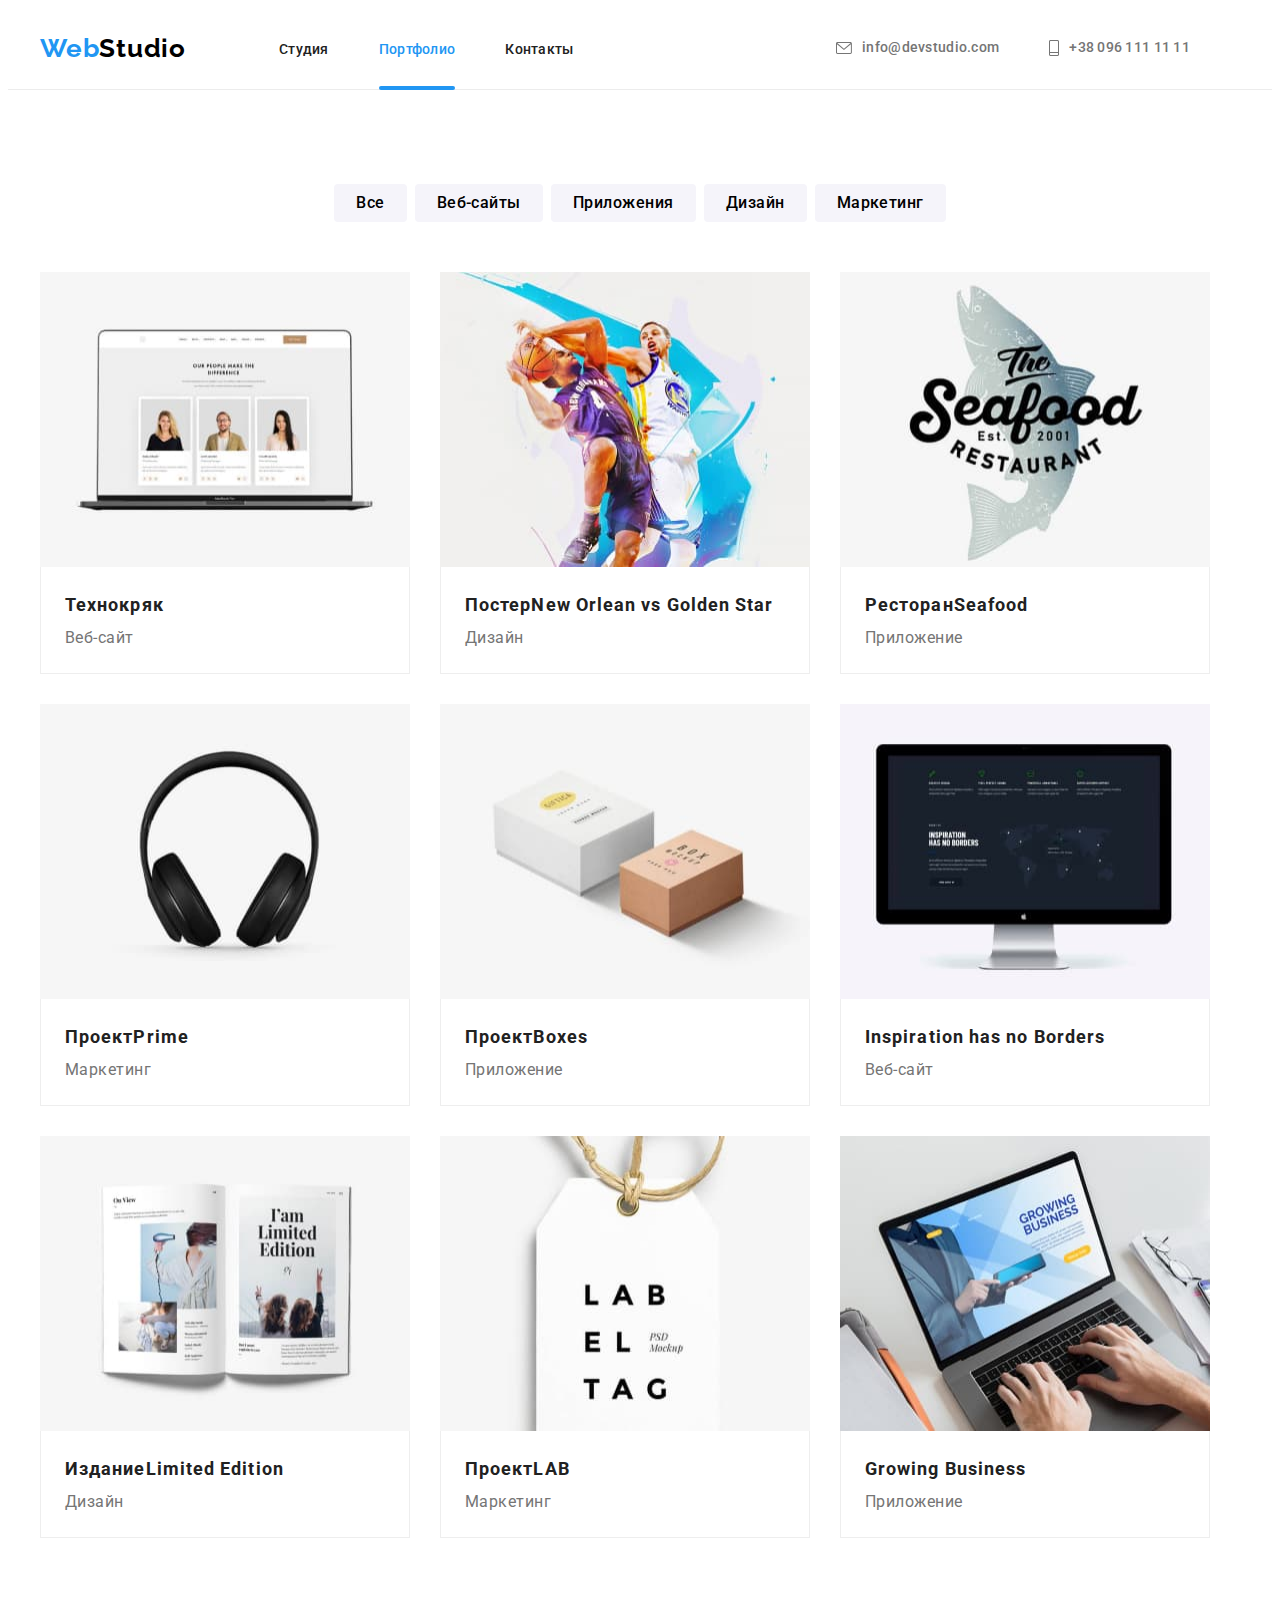
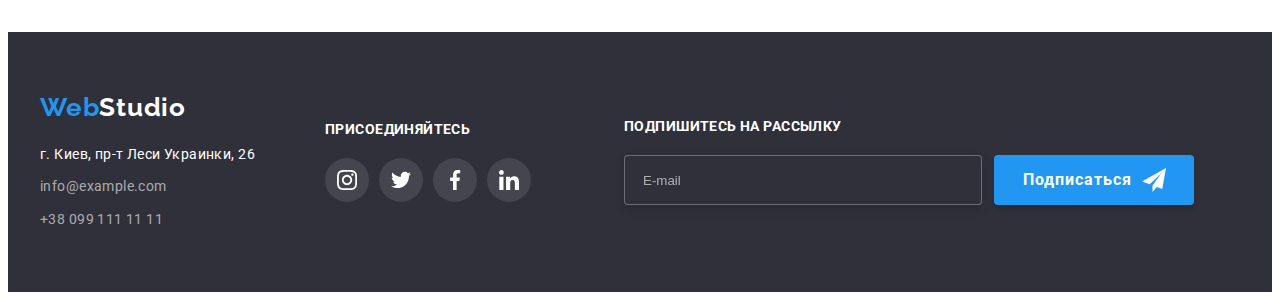
==== portfolio.html @ b95617d8 "Start" ====
<!DOCTYPE html>
<html lang="en">
  <head>
    <meta charset="UTF-8" />
    <meta http-equiv="X-UA-Compatible" content="IE=edge" />
    <meta name="viewport" content="width=device-width, initial-scale=1.0" />
    <title>Document</title>
    <link rel="preconnect" href="https://fonts.gstatic.com" />
    <link
      href="https://fonts.googleapis.com/css2?family=Raleway:wght@700&family=Roboto:wght@400;500;700;900&display=swap"
      rel="stylesheet"
    />
    <link
      rel="stylesheet"
      href="https://cdnjs.cloudflare.com/ajax/libs/modern-normalize/1.1.0/modern-normalize.min.css"
      integrity="sha512-wpPYUAdjBVSE4KJnH1VR1HeZfpl1ub8YT/NKx4PuQ5NmX2tKuGu6U/JRp5y+Y8XG2tV+wKQpNHVUX03MfMFn9Q=="
      crossorigin="anonymous"
      referrerpolicy="no-referrer"
    />
    <link rel="stylesheet" href="./css/main.min.css" />
  </head>
  <body>
    <!--Верхняя линия-->
    <header class="header">
      <div class="container header-container">
        <a class="header__logo logo link" href="/"
          ><span class="logo__web">Web</span>Studio</a
        >
        <!--Навигация на другие страницы-->
        <nav class="navigation">
          <ul class="menu__list list">
            <li class="menu__item">
              <a class="menu__link link" href="./index.html">Студия</a>
            </li>
            <li class="menu__item">
              <a class="menu__link link current" href="/Портфолио">Портфолио</a>
            </li>
            <li class="menu__item">
              <a class="menu__link link" href="/Контакты">Контакты</a>
            </li>
          </ul>
        </nav>
        <ul class="header__contacts list">
          <li class="header__contacts-item">
            <a class="contacts__link link" href="/info@devstudio.com">
              <svg class="contacts__icon" width="16px" height="12px">
                <use href="./images/symbol-defs.svg#icon-mail"></use>
              </svg>
              info@devstudio.com</a
            >
          </li>
          <li class="header__contacts-item">
            <a class="contacts__link link" href="/+380961111111">
              <svg class="contacts__icon" width="10px" height="16px">
                <use href="./images/symbol-defs.svg#icon-mobile"></use>
              </svg>
              +38 096 111 11 11</a
            >
          </li>
        </ul>
      </div>
    </header>
    <main>
      <!--Портфолио-->
      <section class="section">
        <div class="container portfolio-container">
          <h1 hidden>Фильтры</h1>
          <ul class="filter__list list">
            <li class="filter__item">
              <button class="filter-button" type="button">Все</button>
            </li>
            <li class="filter__item">
              <button class="filter-button" type="button">Веб-сайты</button>
            </li>
            <li class="filter__item">
              <button class="filter-button" type="button">Приложения</button>
            </li>
            <li class="filter__item">
              <button class="filter-button" type="button">Дизайн</button>
            </li>
            <li class="filter__item">
              <button class="filter-button" type="button">Маркетинг</button>
            </li>
          </ul>
          <h2 hidden>Портфолио</h2>
          <ul class="portfolio__list list">
            <li class="portfolio__card">
              <a class="portfolio__link link" href="">
                <div class="portfolio__overlay">
                  <img
                    src="./images/technokryak.jpg"
                    alt="Технокряк"
                    width="370"
                    height="295"
                  />
                  <p class="overlay">
                    Технокряк это современная площадка распространения
                    коронавируса. Компании используют эту платформу для
                    цифрового шпионажа и атак на защищённые сервера конкурентов.
                  </p>
                </div>
                <div class="portfolio__text">
                  <h3 class="portfolio__title">Технокряк</h3>
                  <p class="portfolio__txt">Веб-сайт</p>
                </div>
              </a>
            </li>
            <li class="portfolio__card">
              <a class="portfolio__link link" href="">
                <div class="portfolio__overlay">
                  <img
                    src="./images/poster.jpg"
                    alt="Постер New Orlean vs Golden Star"
                    width="370"
                    height="295"
                  />
                  <p class="overlay">
                    Технокряк это современная площадка распространения
                    коронавируса. Компании используют эту платформу для
                    цифрового шпионажа и атак на защищённые сервера конкурентов.
                  </p>
                </div>
                <div class="portfolio__text">
                  <h3 class="portfolio__title">
                    Постер<span lang="en">New Orlean vs Golden Star</span>
                  </h3>
                  <p class="portfolio__txt">Дизайн</p>
                </div>
              </a>
            </li>
            <li class="portfolio__card">
              <a class="portfolio__link link" href="">
                <div class="portfolio__overlay">
                  <img
                    src="./images/restoran.jpg"
                    alt="Ресторан Seafood"
                    width="370"
                    height="295"
                  />
                  <p class="overlay">
                    Технокряк это современная площадка распространения
                    коронавируса. Компании используют эту платформу для
                    цифрового шпионажа и атак на защищённые сервера конкурентов.
                  </p>
                </div>
                <div class="portfolio__text">
                  <h3 class="portfolio__title">
                    Ресторан<span lang="en">Seafood</span>
                  </h3>
                  <p class="portfolio__txt">Приложение</p>
                </div>
              </a>
            </li>
            <li class="portfolio__card">
              <a class="portfolio__link link" href="">
                <div class="portfolio__overlay">
                  <img
                    src="./images/proekt-prime.jpg"
                    alt="Проект Prime"
                    width="370"
                    height="295"
                  />
                  <p class="overlay">
                    Технокряк это современная площадка распространения
                    коронавируса. Компании используют эту платформу для
                    цифрового шпионажа и атак на защищённые сервера конкурентов.
                  </p>
                </div>
                <div class="portfolio__text">
                  <h3 class="portfolio__title">
                    Проект<span lang="en">Prime</span>
                  </h3>
                  <p class="portfolio__txt">Маркетинг</p>
                </div>
              </a>
            </li>
            <li class="portfolio__card">
              <a class="portfolio__link link" href="">
                <div class="portfolio__overlay">
                  <img
                    src="./images/proekt-boxes.jpg"
                    alt="Проект Boxes"
                    width="370"
                    height="295"
                  />
                  <p class="overlay">
                    Технокряк это современная площадка распространения
                    коронавируса. Компании используют эту платформу для
                    цифрового шпионажа и атак на защищённые сервера конкурентов.
                  </p>
                </div>
                <div class="portfolio__text">
                  <h3 class="portfolio__title">
                    Проект<span lang="en">Boxes</span>
                  </h3>
                  <p class="portfolio__txt">Приложение</p>
                </div>
              </a>
            </li>
            <li class="portfolio__card">
              <a class="portfolio__link link" href="">
                <div class="portfolio__overlay">
                  <img
                    src="./images/no-bordes.jpg"
                    alt="Inspiration has no Borders"
                    width="370"
                    height="295"
                  />
                  <p class="overlay">
                    Технокряк это современная площадка распространения
                    коронавируса. Компании используют эту платформу для
                    цифрового шпионажа и атак на защищённые сервера конкурентов.
                  </p>
                </div>
                <div class="portfolio__text">
                  <h3 class="portfolio__title" lang="en">
                    Inspiration has no Borders
                  </h3>
                  <p class="portfolio__txt">Веб-сайт</p>
                </div>
              </a>
            </li>
            <li class="portfolio__card">
              <a class="portfolio__link link" href="">
                <div class="portfolio__overlay">
                  <img
                    src="./images/limited-edition.jpg"
                    alt="Издание Limited Edition"
                    width="370"
                    height="295"
                  />
                  <p class="overlay">
                    Технокряк это современная площадка распространения
                    коронавируса. Компании используют эту платформу для
                    цифрового шпионажа и атак на защищённые сервера конкурентов.
                  </p>
                </div>
                <div class="portfolio__text">
                  <h3 class="portfolio__title">
                    Издание<span lang="en">Limited Edition</span>
                  </h3>
                  <p class="portfolio__txt">Дизайн</p>
                </div>
              </a>
            </li>
            <li class="portfolio__card">
              <a class="portfolio__link link" href="">
                <div class="portfolio__overlay">
                  <img
                    src="./images/proekt-lab.jpg"
                    alt="Проект LAB"
                    width="370"
                    height="295"
                  />
                  <p class="overlay">
                    Технокряк это современная площадка распространения
                    коронавируса. Компании используют эту платформу для
                    цифрового шпионажа и атак на защищённые сервера конкурентов.
                  </p>
                </div>
                <div class="portfolio__text">
                  <h3 class="portfolio__title">
                    Проект<span lang="en">LAB</span>
                  </h3>
                  <p class="portfolio__txt">Маркетинг</p>
                </div>
              </a>
            </li>
            <li class="portfolio__card">
              <a class="portfolio__link link" href="">
                <div class="portfolio__overlay">
                  <img
                    src="./images/growing-business.jpg"
                    alt="Growing Business"
                    width="370"
                    height="295"
                  />
                  <p class="overlay">
                    Технокряк это современная площадка распространения
                    коронавируса. Компании используют эту платформу для
                    цифрового шпионажа и атак на защищённые сервера конкурентов.
                  </p>
                </div>
                <div class="portfolio__text">
                  <h3 class="portfolio__title" lang="en">Growing Business</h3>
                  <p class="portfolio__txt">Приложение</p>
                </div>
              </a>
            </li>
          </ul>
        </div>
      </section>
    </main>
   <footer class="footer-container">
      <div class="container footer-box">
        <div class="address-container">
          <a class="footer__logo logo link" href="WebStudio"
            ><span class="logo__web">Web</span>Studio</a
          >
          <address class="address">
            <ul class="address__list list">
              <li class="address__item">
                г. Киев, пр-т Леси Украинки, 26
              </li>
              <li class="address__item">
                <a class="address__link link" href="mailto:info@example.com"
                  >info@example.com</a
                >
              </li>
              <li class="address__item">
                <a class="address__link link" href="tel:+380991111111"
                  >+38 099 111 11 11</a
                >
              </li>
            </ul>
          </address>
        </div>
        <div class="social">
          <h3 class="social__title">присоединяйтесь</h3>
          <ul class="social__list list">
            <li class="social__item">
              <a class="social__link-icon footer-icon" href="">
                <svg class="social__icon">
                  <use href="./images/symbol-defs.svg#icon-instagram"></use>
                </svg>
              </a>
            </li>
            <li class="social__item">
              <a class="social__link-icon footer-icon" href="">
                <svg class="social__icon">
                  <use href="./images/symbol-defs.svg#icon-twitter"></use>
                </svg>
              </a>
            </li>
            <li class="social__item">
              <a class="social__link-icon footer-icon" href="">
                <svg class="social__icon">
                  <use href="./images/symbol-defs.svg#icon-facebook"></use>
                </svg>
              </a>
            </li>
            <li class="social__item">
              <a class="social__link-icon footer-icon" href="">
                <svg class="social__icon">
                  <use href="./images/symbol-defs.svg#icon-linkedin"></use>
                </svg>
              </a>
            </li>
          </ul>
        </div>
        <div class="footer__form">
          <h3 class="social__title">Подпишитесь на рассылку</h3>
          <form class="footer__form-mail">
            <label class="footer__label">
              <input
                type="email"
                name="user-email"
                placeholder="E-mail"
                class="footer__input"
              />
            </label>
          <button class="footer-button" type="submit">Подписаться
            <svg class="form__icon">
              <use href="./images/icons.svg#icon-send"></use>
            </svg>
          </button>
        </div>
      </div>
    </footer>
  </body>
</html>
---- css/main.min.css ----
:root{--text-color: #757575;--link-color: #2196f3;--title-color: #212121;--main-color: #ffffff;--logo-color: #000000}.visually-hidden{position:absolute !important;clip:rect(1px 1px 1px 1px);clip:rect(1px, 1px, 1px, 1px);padding:0 !important;border:0 !important;height:1px !important;width:1px !important;overflow:hidden}h1,h2,h3,h4,h5,h6,p{margin-top:0;margin-bottom:0}ul,ol{margin-top:0;margin-bottom:0;padding-left:0}img{display:block}body{font-family:"Roboto", sans-serif;color:var(--title-color)}.list{list-style:none}.link{text-decoration:none}.section{padding-top:94px;padding-bottom:94px}.container{width:1200px;margin:0 auto;padding-left:15px;padding-right:15px}.logo{font-family:"Raleway", sans-serif;font-weight:700;font-size:26px;line-height:1.19;letter-spacing:0.03em}.logo__web{color:var(--link-color)}.header__logo{color:var(--logo-color);margin-right:93px}.footer__logo{color:#ffffff;margin-top:60px}.team__social{display:flex;justify-content:space-between;margin:16px 32px 30px 32px}.team-icon{background-color:white;fill:#afb1b8}.team-icon:hover,.team-icon:focus{background-color:var(--link-color);fill:var(--main-color)}.social__link-icon{display:flex;align-items:center;justify-content:center;width:44px;height:44px;border-radius:50%;transition:background-color 250ms linear,transform 250ms cubic-bezier(0.4, 0, 0.2, 1)}.social__link-icon:hover,.social__link-icon:focus{background-color:var(--link-color)}.social__list{display:flex}.social__item{margin-right:10px}.social__item:last-child{margin-right:0}.social__icon{width:20px;height:20px}.title{font-weight:700;font-size:36px;line-height:1.16;text-align:center;letter-spacing:0.03em;margin-bottom:50px}.backdrop{position:fixed;top:0;left:0;width:100vw;height:100vh;background-color:rgba(0,0,0,0.2);transition:opacity 250ms linear,scale 1.25}.modal{position:absolute;width:528px;height:581px;left:50%;top:50%;background:#ffffff;box-shadow:0px 1px 3px rgba(0,0,0,0.12),0px 1px 1px rgba(0,0,0,0.14),0px 2px 1px rgba(0,0,0,0.2);border-radius:4px;padding:40px;transform:translate(-50%, -50%)}.close-btn{position:absolute;top:8px;right:8px;width:30px;height:30px;background:#ffffff;border-radius:50%;border:1px solid rgba(0,0,0,0.1);cursor:pointer;padding:0}.backdrop-icon{width:11px;height:11px;fill:#000000;transition:transform 250ms cubic-bezier(0.4, 0, 0.2, 1)}.backdrop-icon:hover{fill:var(--link-color)}.is-hidden{opacity:0;visibility:hidden;pointer-events:none}.modal-form{display:flex;flex-direction:column}.modal-form-icon{position:absolute;top:50%;left:14px;width:13px;height:13px;display:block;transform:translateY(-50%)}.modal-form-input{width:100%;height:40px;border:1px solid rgba(33,33,33,0.2);border-radius:4px;padding-left:42px;transition:transform 250ms cubic-bezier(0.4, 0, 0.2, 1)}.modal-form-input:focus{outline:none;border-color:var(--link-color)}.modal-form-input:focus+.modal-form-icon{fill:var(--link-color)}.modal-form-title{font-weight:700;font-size:20px;line-height:1.15;text-align:center;letter-spacing:0.03em;color:var(--title-color);margin-bottom:12px}.modal-form-label{display:block;font-size:12px;line-height:1.16;letter-spacing:0.01em;color:var(--text-color);margin-bottom:10px}.modal-form-box{display:block;position:relative;margin-top:4px}.modal-form-btn{width:200px;height:50px;background:#188ce8;box-shadow:0px 4px 4px rgba(0,0,0,0.15);border-radius:4px;padding:10px 55px;margin-left:auto;margin-right:auto;font-weight:700;font-size:16px;line-height:1.87;display:flex;align-items:center;text-align:center;letter-spacing:0.06em;color:var(--main-color);border:none;cursor:pointer;font-family:inherit}.modal-form-link{text-decoration-skip-ink:none;color:var(--link-color)}.modal-form-checkbox-label{display:flex;align-items:center;justify-content:center;font-size:14px;line-height:1.71;letter-spacing:0.03em;color:var(--text-color);margin-top:20px;margin-bottom:30px;margin-right:9px}.modal-form-checkbox-label::before{display:block;content:"";width:16px;height:15px;border:2px solid #212121;border-radius:4px;cursor:pointer;margin-right:9px}.modal-form-checkbox:checked+.modal-form-checkbox-label::before{background:var(--link-color);border-radius:2px;border:none;background-image:url(../images/check.svg);background-repeat:no-repeat;background-position:center center}.modal-feedback{width:100%;height:120px;margin-top:4px;padding-top:12px;padding-left:16px;resize:none;border:1px solid rgba(33,33,33,0.2);border-radius:4px;font-style:inherit;transition:transform 250ms cubic-bezier(0.4, 0, 0.2, 1)}.modal-feedback:focus{outline:none;border-color:var(--link-color)}.modal-feedback::placeholder{color:rgba(117,117,117,0.5)}.header{padding:25px 0;border-bottom:1px solid #ececec}.header-container{display:flex;align-items:center}.header__contacts{margin-left:auto;display:flex;align-items:center}.contacts__icon{margin-right:10px}.menu__list{display:flex;align-items:center}.menu__item:not(:last-child){margin-right:50px}.menu__link{position:relative;font-weight:500;font-size:14px;line-height:1.14;letter-spacing:0.02em;color:var(--title-color);transition:color 250ms linear,transform 250ms cubic-bezier(0.4, 0, 0.2, 1)}.menu__link.current{color:var(--link-color)}.menu__link.current::after{content:" ";position:absolute;bottom:-33px;display:block;height:4px;width:100%;background:#2196f3;border-radius:2px}.menu__link:hover,.menu__link:focus{color:var(--link-color);fill:var(--link-color)}.contacts__link{display:flex;align-items:center;font-weight:500;font-size:14px;line-height:1.14;letter-spacing:0.02em;fill:var(--text-color);color:var(--text-color);margin-right:50px;transition:color 250ms linear,transform 250ms cubic-bezier(0.4, 0, 0.2, 1)}.contacts__link:hover,.contacts__link:focus{color:var(--link-color);fill:var(--link-color)}.hero{max-width:1600px;margin:0 auto;padding:200px 0;background-position:center;background-size:cover;background-color:#c4c4c4;background-image:linear-gradient(rgba(47,48,58,0.4), rgba(47,48,58,0.4)),url(../images/title.jpg)}.hero__title{width:696px;margin:0 auto 30px;font-weight:900;font-size:44px;line-height:1.36;text-align:center;letter-spacing:0.06em;text-transform:uppercase;color:var(--main-color)}.hero__button{padding:10px 32px;margin-left:auto;margin-right:auto;font-weight:700;font-size:16px;line-height:1.87;display:flex;align-items:center;text-align:center;letter-spacing:0.06em;color:var(--main-color);background:var(--link-color);box-shadow:0px 4px 4px rgba(0,0,0,0.15);border-radius:4px;border:none;cursor:pointer;font-family:inherit}.features__list{display:flex;flex-wrap:wrap;margin-top:-30px;margin-left:-30px}.features__box{display:flex;align-items:center;justify-content:center;height:120px;background:#f5f4fa;border-radius:4px;margin-bottom:30px}.features__icon{width:70px;height:70px}.features__item{width:270px;flex-wrap:calc((100% - 120px) / 4);margin-top:30px;margin-left:30px}.features__title{font-weight:700;font-size:14px;line-height:1.14;letter-spacing:0.03em;margin-bottom:10px;text-transform:uppercase}.features__desc{font-size:14px;line-height:1.71;letter-spacing:0.03em;color:var(--text-color)}.about{padding-top:0}.about__list{display:flex;flex-wrap:wrap;margin-top:-30px;margin-left:-30px}.about__item{width:370px;flex-wrap:calc((100% - 90px) / 3);margin-top:30px;margin-left:30px}.about__thumb{position:relative}.about__label{position:absolute;top:224px;margin:0;padding:27px 80px;width:100%;background:rgba(47,48,58,0.8);font-weight:bold;font-size:14px;line-height:1.42;text-align:center;letter-spacing:0.03em;text-transform:uppercase;color:var(--main-color)}.team{background:#f5f4fa}.team__list{display:flex;flex-wrap:wrap;margin-top:-30px;margin-left:-30px}.team__item{width:270px;flex-wrap:calc((100% - 120px) / 4);margin-top:30px;margin-left:30px;background:#ffffff;box-shadow:0px 1px 3px rgba(0,0,0,0.12),0px 1px 1px rgba(0,0,0,0.14),0px 2px 1px rgba(0,0,0,0.2);border-radius:0px 0px 4px 4px}.team__name{font-weight:500;font-size:16px;line-height:1.18;text-align:center;letter-spacing:0.03em;margin-bottom:10px}.team__position{font-size:16px;line-height:1.18;text-align:center;letter-spacing:0.03em;color:var(--text-color)}.team__text{padding-top:30px}.customer__list{display:flex;justify-content:space-between}.customer__item{margin-right:30px}.customer__item:last-child{margin-right:0}.customer__link{display:flex;align-items:center;justify-content:center;width:170px;height:92px;border:1px solid #afb1b8;box-sizing:border-box;border-radius:4px;fill:#afb1b8;transition:border-color 250ms linear,transform 250ms cubic-bezier(0.4, 0, 0.2, 1)}.customer__link:hover,.customer__link:focus{fill:var(--link-color);border-color:var(--link-color)}.footer-container{padding:60px 0;background:#2f303a}.footer-box{display:flex;align-items:center}.footer-icon{background:rgba(255,255,255,0.1);fill:var(--main-color)}.address__link{color:rgba(255,255,255,0.6);transition:color 250ms linear,transform 250ms cubic-bezier(0.4, 0, 0.2, 1)}.address__link:hover,.address__link:focus{color:var(--link-color);fill:var(--link-color)}.address{font-size:14px;font-style:normal;margin-top:20px;line-height:1.71;letter-spacing:0.03em;color:var(--main-color)}.address__item{margin-bottom:9px;color:var(--main-color)}.address__item:last-child{margin-bottom:0}.social{margin-left:70px}.social__title{font-family:Roboto;font-weight:700;font-size:14px;line-height:1.14;letter-spacing:0.03em;text-transform:uppercase;margin-bottom:20px;color:var(--main-color)}.footer__form{margin-left:93px}.footer__form-mail{display:flex;align-items:baseline}.footer-button{width:200px;height:50px;background:var(--link-color);box-shadow:0px 4px 4px rgba(0,0,0,0.15);border-radius:4px;padding-left:29px;margin-left:auto;margin-right:auto;font-weight:700;font-size:16px;line-height:1.87;display:flex;align-items:center;text-align:center;letter-spacing:0.06em;color:var(--main-color);border:none;cursor:pointer;font-family:inherit}.footer__input{width:358px;height:50px;margin-right:12px;color:var(--main-color);border:1px solid rgba(255,255,255,0.3);box-sizing:border-box;filter:drop-shadow(0px 4px 4px rgba(0,0,0,0.15));border-radius:4px;background:#2f303a}.footer__input::placeholder{padding:15px 16px;color:rgba(255,255,255,0.6)}.form__icon{width:24px;height:24px;margin-left:10px}.filter-button{font-weight:500;font-size:16px;line-height:1.62;text-align:center;letter-spacing:0.03em;cursor:pointer;font-family:inherit;text-align:center;border-radius:4px;border:none;background:#f5f4fa;padding:6px 22px;transition:background-color 250ms linear,transform 250ms cubic-bezier(0.4, 0, 0.2, 1);transition:box-shadow 250ms linear,transform 250ms cubic-bezier(0.4, 0, 0.2, 1)}.filter-button:hover,.filter-button:focus{color:var(--main-color);background:var(--link-color);box-shadow:0px 3px 1px rgba(0,0,0,0.1),0px 1px 2px rgba(0,0,0,0.08),0px 2px 2px rgba(0,0,0,0.12)}.filter__list{margin:0 auto 50px;display:flex;align-items:center;justify-content:center}.filter__item:not(:last-child){margin-right:8px}.portfolio__title{font-weight:700;font-size:18px;line-height:2;letter-spacing:0.06em;color:var(--title-color)}.portfolio__txt{font-size:16px;line-height:1.87;letter-spacing:0.03em;color:var(--text-color)}.portfolio__text{display:block;border-bottom:1px solid #eeeeee;border-left:1px solid #eeeeee;border-right:1px solid #eeeeee;padding:20px 24px}.portfolio__card{width:370px;flex-wrap:calc((100% - 90px) / 3);margin-top:30px;margin-left:30px;transition:box-shadow 250ms cubic-bezier(0.4, 0, 0.2, 1)}.portfolio__card:hover,.portfolio__card:focus{box-shadow:0px 1px 1px rgba(0,0,0,0.12),0px 4px 4px rgba(0,0,0,0.06),1px 4px 6px rgba(0,0,0,0.16)}.portfolio__list{display:flex;flex-wrap:wrap;margin-top:-30px;margin-left:-30px}.portfolio__link{display:block}.portfolio__link:hover .overlay,.portfolio__link:focus .overlay{transform:translateY(0)}.portfolio__overlay{position:relative;overflow:hidden}.overlay{position:absolute;top:0;left:0;width:100%;height:100%;overflow:auto;font-weight:400;font-size:18px;line-height:1.55;padding:63px 24px;letter-spacing:0.03em;color:var(--main-color);background:var(--link-color);transform:translateY(100%);transition:transform 250ms cubic-bezier(0.4, 0, 0.2, 1)}
/*# sourceMappingURL=main.min.css.map */
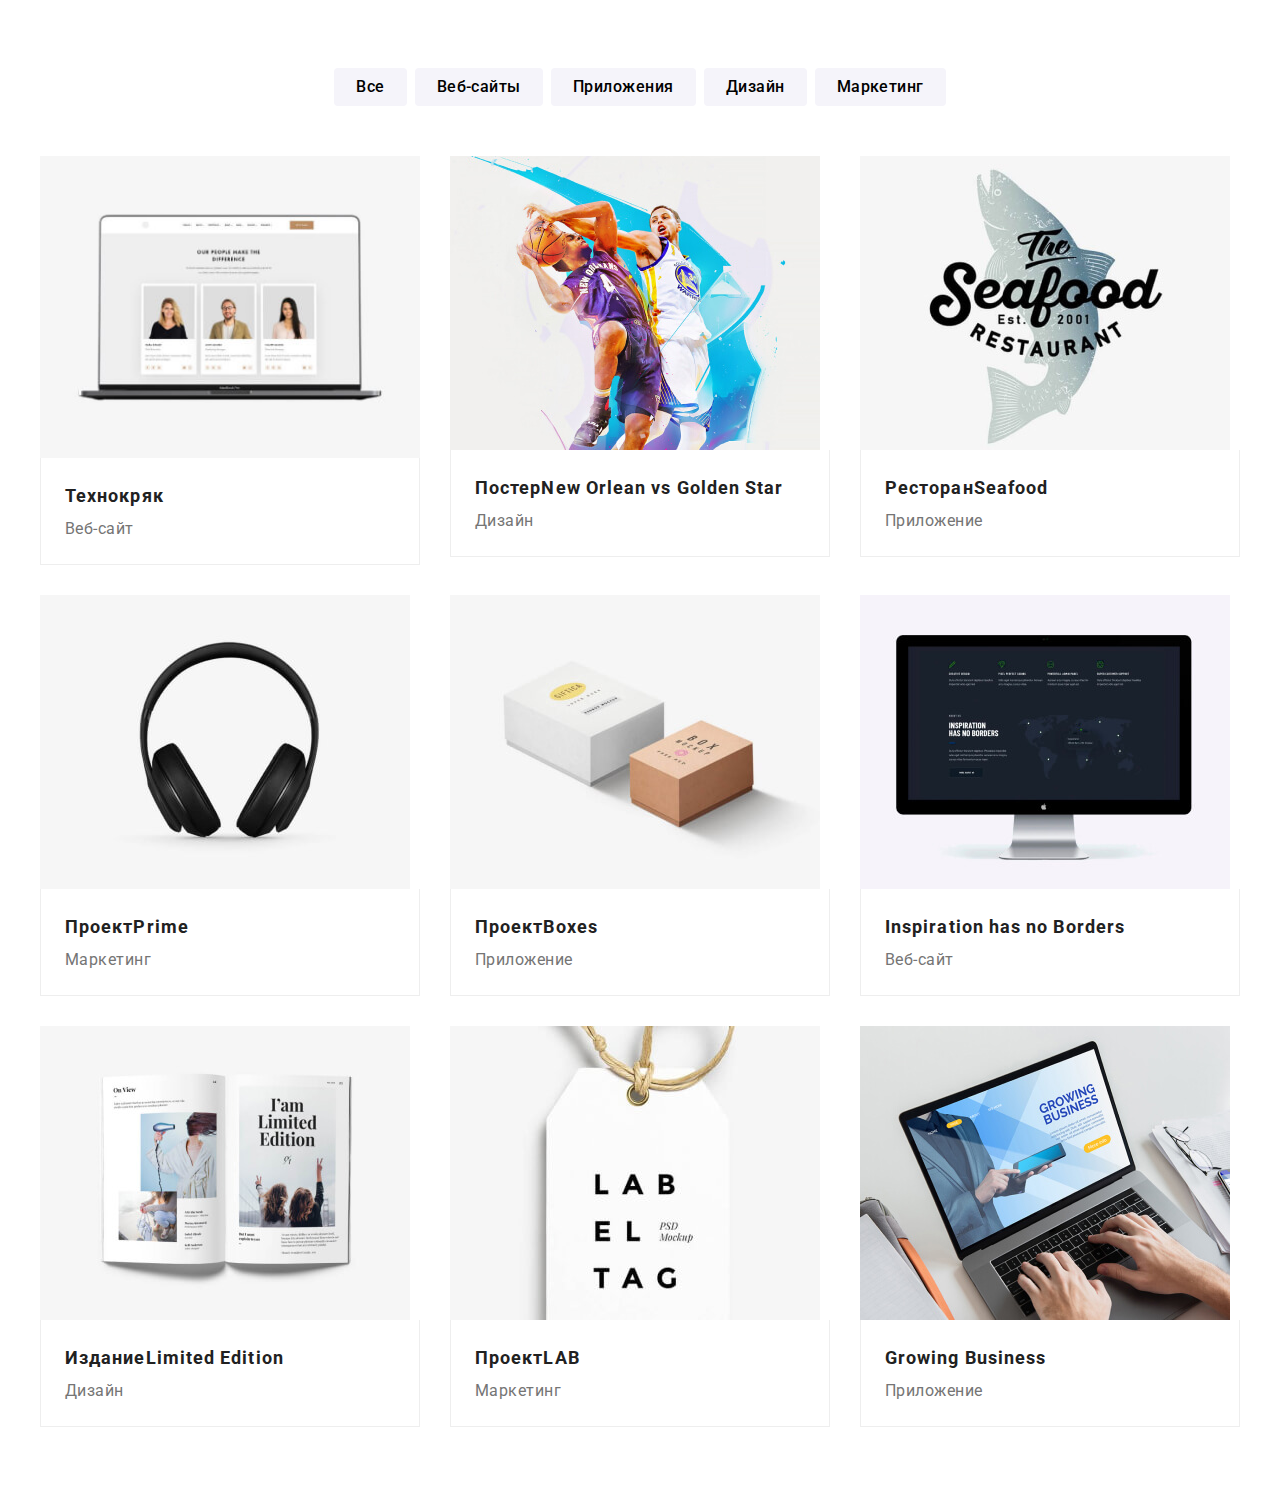
==== commit 958415d6: "portfolio" ====
--- a/portfolio.html
+++ b/portfolio.html
@@ -21,12 +21,11 @@
   </head>
   <body>
     <!--Верхняя линия-->
-    <header class="header">
+    <!-- <header class="header">
       <div class="container header-container">
         <a class="header__logo logo link" href="/"
           ><span class="logo__web">Web</span>Studio</a
         >
-        <!--Навигация на другие страницы-->
         <nav class="navigation">
           <ul class="menu__list list">
             <li class="menu__item">
@@ -59,7 +58,7 @@
           </li>
         </ul>
       </div>
-    </header>
+    </header> -->
     <main>
       <!--Портфолио-->
       <section class="section">
@@ -87,12 +86,54 @@
             <li class="portfolio__card">
               <a class="portfolio__link link" href="">
                 <div class="portfolio__overlay">
-                  <img
-                    src="./images/technokryak.jpg"
-                    alt="Технокряк"
-                    width="370"
-                    height="295"
-                  />
+                  <picture>
+                    <source
+                      media="(min-width: 1200px)"
+                      srcset="
+                        ./images/portfolio-img/portfolio1-desktop-1x.jpg 1x,
+                        ./images/portfolio-img/portfolio1-desktop-2x.jpg 2x
+                      "
+                    />
+                    <source
+                      media="(min-width: 1200px)"
+                      srcset="
+                        ./images/portfolio-img/portfolio1-desktop-1x.jpg 1x,
+                        ./images/portfolio-img/portfolio1-desktop-2x.jpg 2x
+                      "
+                      type="image/webp"
+                    />
+                    <source
+                      media="(min-width: 768px)"
+                      srcset="
+                        ./images/portfolio-img/portfolio1-desktop-1x.jpg 1x,
+                        ./images/portfolio-img/portfolio1-desktop-2x.jpg 2x
+                      "
+                    />
+                    <source
+                      media="(min-width: 768px)"
+                      srcset="
+                        ./images/portfolio-img/portfolio1-desktop-1x.jpg 1x,
+                        ./images/portfolio-img/portfolio1-desktop-2x.jpg 2x
+                      "
+                      type="image/webp"
+                    />
+                    <source
+                      media="(min-width: 480px)"
+                      srcset="
+                        ./images/portfolio-img/portfolio1-desktop-1x.jpg 1x,
+                        ./images/portfolio-img/portfolio1-desktop-2x.jpg 2x
+                      "
+                    />
+                    <source
+                      media="(min-width: 480px)"
+                      srcset="
+                        ./images/portfolio-img/portfolio1-desktop-1x.jpg 1x,
+                        ./images/portfolio-img/portfolio1-desktop-2x.jpg 2x
+                      "
+                      type="image/webp"
+                    />
+                    <img src="#" alt="Технокряк" width="450px" height="294px" />
+                  </picture>
                   <p class="overlay">
                     Технокряк это современная площадка распространения
                     коронавируса. Компании используют эту платформу для
@@ -108,12 +149,54 @@
             <li class="portfolio__card">
               <a class="portfolio__link link" href="">
                 <div class="portfolio__overlay">
-                  <img
-                    src="./images/poster.jpg"
-                    alt="Постер New Orlean vs Golden Star"
-                    width="370"
-                    height="295"
-                  />
+                  <picture>
+                    <source
+                      media="(min-width: 1200px)"
+                      srcset="
+                        ./images/portfolio-img/portfolio2-desktop-1x.jpg 1x,
+                        ./images/portfolio-img/portfolio2-desktop-2x.jpg 2x
+                      "
+                    />
+                    <source
+                      media="(min-width: 1200px)"
+                      srcset="
+                        ./images/portfolio-img/portfolio2-desktop-1x.jpg 1x,
+                        ./images/portfolio-img/portfolio2-desktop-2x.jpg 2x
+                      "
+                      type="image/webp"
+                    />
+                    <source
+                      media="(min-width: 768px)"
+                      srcset="
+                        ./images/portfolio-img/portfolio2-desktop-1x.jpg 1x,
+                        ./images/portfolio-img/portfolio2-desktop-2x.jpg 2x
+                      "
+                    />
+                    <source
+                      media="(min-width: 768px)"
+                      srcset="
+                        ./images/portfolio-img/portfolio2-desktop-1x.jpg 1x,
+                        ./images/portfolio-img/portfolio2-desktop-2x.jpg 2x
+                      "
+                      type="image/webp"
+                    />
+                    <source
+                      media="(min-width: 480px)"
+                      srcset="
+                        ./images/portfolio-img/portfolio2-desktop-1x.jpg 1x,
+                        ./images/portfolio-img/portfolio2-desktop-2x.jpg 2x
+                      "
+                    />
+                    <source
+                      media="(min-width: 480px)"
+                      srcset="
+                        ./images/portfolio-img/portfolio2-desktop-1x.jpg 1x,
+                        ./images/portfolio-img/portfolio2-desktop-2x.jpg 2x
+                      "
+                      type="image/webp"
+                    />
+                    <img src="#" alt="Постер New Orlean vs Golden Star" />
+                  </picture>
                   <p class="overlay">
                     Технокряк это современная площадка распространения
                     коронавируса. Компании используют эту платформу для
@@ -131,12 +214,54 @@
             <li class="portfolio__card">
               <a class="portfolio__link link" href="">
                 <div class="portfolio__overlay">
-                  <img
-                    src="./images/restoran.jpg"
-                    alt="Ресторан Seafood"
-                    width="370"
-                    height="295"
-                  />
+                  <picture>
+                    <source
+                      media="(min-width: 1200px)"
+                      srcset="
+                        ./images/portfolio-img/portfolio3-desktop-1x.jpg 1x,
+                        ./images/portfolio-img/portfolio3-desktop-2x.jpg 2x
+                      "
+                    />
+                    <source
+                      media="(min-width: 1200px)"
+                      srcset="
+                        ./images/portfolio-img/portfolio3-desktop-1x.jpg 1x,
+                        ./images/portfolio-img/portfolio3-desktop-2x.jpg 2x
+                      "
+                      type="image/webp"
+                    />
+                    <source
+                      media="(min-width: 768px)"
+                      srcset="
+                        ./images/portfolio-img/portfolio3-desktop-1x.jpg 1x,
+                        ./images/portfolio-img/portfolio3-desktop-2x.jpg 2x
+                      "
+                    />
+                    <source
+                      media="(min-width: 768px)"
+                      srcset="
+                        ./images/portfolio-img/portfolio3-desktop-1x.jpg 1x,
+                        ./images/portfolio-img/portfolio3-desktop-2x.jpg 2x
+                      "
+                      type="image/webp"
+                    />
+                    <source
+                      media="(min-width: 480px)"
+                      srcset="
+                        ./images/portfolio-img/portfolio3-desktop-1x.jpg 1x,
+                        ./images/portfolio-img/portfolio3-desktop-2x.jpg 2x
+                      "
+                    />
+                    <source
+                      media="(min-width: 480px)"
+                      srcset="
+                        ./images/portfolio-img/portfolio3-desktop-1x.jpg 1x,
+                        ./images/portfolio-img/portfolio3-desktop-2x.jpg 2x
+                      "
+                      type="image/webp"
+                    />
+                    <img src="#" alt="Ресторан Seafood" />
+                  </picture>
                   <p class="overlay">
                     Технокряк это современная площадка распространения
                     коронавируса. Компании используют эту платформу для
@@ -154,12 +279,54 @@
             <li class="portfolio__card">
               <a class="portfolio__link link" href="">
                 <div class="portfolio__overlay">
-                  <img
-                    src="./images/proekt-prime.jpg"
-                    alt="Проект Prime"
-                    width="370"
-                    height="295"
-                  />
+                  <picture>
+                    <source
+                      media="(min-width: 1200px)"
+                      srcset="
+                        ./images/portfolio-img/portfolio4-desktop-1x.jpg 1x,
+                        ./images/portfolio-img/portfolio4-desktop-2x.jpg 2x
+                      "
+                    />
+                    <source
+                      media="(min-width: 1200px)"
+                      srcset="
+                        ./images/portfolio-img/portfolio4-desktop-1x.jpg 1x,
+                        ./images/portfolio-img/portfolio4-desktop-2x.jpg 2x
+                      "
+                      type="image/webp"
+                    />
+                    <source
+                      media="(min-width: 768px)"
+                      srcset="
+                        ./images/portfolio-img/portfolio4-desktop-1x.jpg 1x,
+                        ./images/portfolio-img/portfolio4-desktop-2x.jpg 2x
+                      "
+                    />
+                    <source
+                      media="(min-width: 768px)"
+                      srcset="
+                        ./images/portfolio-img/portfolio4-desktop-1x.jpg 1x,
+                        ./images/portfolio-img/portfolio4-desktop-2x.jpg 2x
+                      "
+                      type="image/webp"
+                    />
+                    <source
+                      media="(min-width: 480px)"
+                      srcset="
+                        ./images/portfolio-img/portfolio4-desktop-1x.jpg 1x,
+                        ./images/portfolio-img/portfolio4-desktop-2x.jpg 2x
+                      "
+                    />
+                    <source
+                      media="(min-width: 480px)"
+                      srcset="
+                        ./images/portfolio-img/portfolio4-desktop-1x.jpg 1x,
+                        ./images/portfolio-img/portfolio4-desktop-2x.jpg 2x
+                      "
+                      type="image/webp"
+                    />
+                    <img src="#" alt="Проект Prime" />
+                  </picture>
                   <p class="overlay">
                     Технокряк это современная площадка распространения
                     коронавируса. Компании используют эту платформу для
@@ -177,12 +344,54 @@
             <li class="portfolio__card">
               <a class="portfolio__link link" href="">
                 <div class="portfolio__overlay">
-                  <img
-                    src="./images/proekt-boxes.jpg"
-                    alt="Проект Boxes"
-                    width="370"
-                    height="295"
-                  />
+                  <picture>
+                    <source
+                      media="(min-width: 1200px)"
+                      srcset="
+                        ./images/portfolio-img/portfolio5-desktop-1x.jpg 1x,
+                        ./images/portfolio-img/portfolio5-desktop-2x.jpg 2x
+                      "
+                    />
+                    <source
+                      media="(min-width: 1200px)"
+                      srcset="
+                        ./images/portfolio-img/portfolio5-desktop-1x.jpg 1x,
+                        ./images/portfolio-img/portfolio5-desktop-2x.jpg 2x
+                      "
+                      type="image/webp"
+                    />
+                    <source
+                      media="(min-width: 768px)"
+                      srcset="
+                        ./images/portfolio-img/portfolio5-desktop-1x.jpg 1x,
+                        ./images/portfolio-img/portfolio5-desktop-2x.jpg 2x
+                      "
+                    />
+                    <source
+                      media="(min-width: 768px)"
+                      srcset="
+                        ./images/portfolio-img/portfolio5-desktop-1x.jpg 1x,
+                        ./images/portfolio-img/portfolio5-desktop-2x.jpg 2x
+                      "
+                      type="image/webp"
+                    />
+                    <source
+                      media="(min-width: 480px)"
+                      srcset="
+                        ./images/portfolio-img/portfolio5-desktop-1x.jpg 1x,
+                        ./images/portfolio-img/portfolio5-desktop-2x.jpg 2x
+                      "
+                    />
+                    <source
+                      media="(min-width: 480px)"
+                      srcset="
+                        ./images/portfolio-img/portfolio5-desktop-1x.jpg 1x,
+                        ./images/portfolio-img/portfolio5-desktop-2x.jpg 2x
+                      "
+                      type="image/webp"
+                    />
+                    <img src="#" alt="Проект Boxes" />
+                  </picture>
                   <p class="overlay">
                     Технокряк это современная площадка распространения
                     коронавируса. Компании используют эту платформу для
@@ -200,12 +409,54 @@
             <li class="portfolio__card">
               <a class="portfolio__link link" href="">
                 <div class="portfolio__overlay">
-                  <img
-                    src="./images/no-bordes.jpg"
-                    alt="Inspiration has no Borders"
-                    width="370"
-                    height="295"
-                  />
+                  <picture>
+                    <source
+                      media="(min-width: 1200px)"
+                      srcset="
+                        ./images/portfolio-img/portfolio6-desktop-1x.jpg 1x,
+                        ./images/portfolio-img/portfolio6-desktop-2x.jpg 2x
+                      "
+                    />
+                    <source
+                      media="(min-width: 1200px)"
+                      srcset="
+                        ./images/portfolio-img/portfolio6-desktop-1x.jpg 1x,
+                        ./images/portfolio-img/portfolio6-desktop-2x.jpg 2x
+                      "
+                      type="image/webp"
+                    />
+                    <source
+                      media="(min-width: 768px)"
+                      srcset="
+                        ./images/portfolio-img/portfolio6-desktop-1x.jpg 1x,
+                        ./images/portfolio-img/portfolio6-desktop-2x.jpg 2x
+                      "
+                    />
+                    <source
+                      media="(min-width: 768px)"
+                      srcset="
+                        ./images/portfolio-img/portfolio6-desktop-1x.jpg 1x,
+                        ./images/portfolio-img/portfolio6-desktop-2x.jpg 2x
+                      "
+                      type="image/webp"
+                    />
+                    <source
+                      media="(min-width: 480px)"
+                      srcset="
+                        ./images/portfolio-img/portfolio6-desktop-1x.jpg 1x,
+                        ./images/portfolio-img/portfolio6-desktop-2x.jpg 2x
+                      "
+                    />
+                    <source
+                      media="(min-width: 480px)"
+                      srcset="
+                        ./images/portfolio-img/portfolio6-desktop-1x.jpg 1x,
+                        ./images/portfolio-img/portfolio6-desktop-2x.jpg 2x
+                      "
+                      type="image/webp"
+                    />
+                    <img src="#" alt="Inspiration has no Borders" />
+                  </picture>
                   <p class="overlay">
                     Технокряк это современная площадка распространения
                     коронавируса. Компании используют эту платформу для
@@ -223,12 +474,54 @@
             <li class="portfolio__card">
               <a class="portfolio__link link" href="">
                 <div class="portfolio__overlay">
-                  <img
-                    src="./images/limited-edition.jpg"
-                    alt="Издание Limited Edition"
-                    width="370"
-                    height="295"
-                  />
+                  <picture>
+                    <source
+                      media="(min-width: 1200px)"
+                      srcset="
+                        ./images/portfolio-img/portfolio7-desktop-1x.jpg 1x,
+                        ./images/portfolio-img/portfolio7-desktop-2x.jpg 2x
+                      "
+                    />
+                    <source
+                      media="(min-width: 1200px)"
+                      srcset="
+                        ./images/portfolio-img/portfolio7-desktop-1x.jpg 1x,
+                        ./images/portfolio-img/portfolio7-desktop-2x.jpg 2x
+                      "
+                      type="image/webp"
+                    />
+                    <source
+                      media="(min-width: 768px)"
+                      srcset="
+                        ./images/portfolio-img/portfolio7-desktop-1x.jpg 1x,
+                        ./images/portfolio-img/portfolio7-desktop-2x.jpg 2x
+                      "
+                    />
+                    <source
+                      media="(min-width: 768px)"
+                      srcset="
+                        ./images/portfolio-img/portfolio7-desktop-1x.jpg 1x,
+                        ./images/portfolio-img/portfolio7-desktop-2x.jpg 2x
+                      "
+                      type="image/webp"
+                    />
+                    <source
+                      media="(min-width: 480px)"
+                      srcset="
+                        ./images/portfolio-img/portfolio7-desktop-1x.jpg 1x,
+                        ./images/portfolio-img/portfolio7-desktop-2x.jpg 2x
+                      "
+                    />
+                    <source
+                      media="(min-width: 480px)"
+                      srcset="
+                        ./images/portfolio-img/portfolio7-desktop-1x.jpg 1x,
+                        ./images/portfolio-img/portfolio7-desktop-2x.jpg 2x
+                      "
+                      type="image/webp"
+                    />
+                    <img src="#" alt="Издание Limited Edition" />
+                  </picture>
                   <p class="overlay">
                     Технокряк это современная площадка распространения
                     коронавируса. Компании используют эту платформу для
@@ -246,12 +539,54 @@
             <li class="portfolio__card">
               <a class="portfolio__link link" href="">
                 <div class="portfolio__overlay">
-                  <img
-                    src="./images/proekt-lab.jpg"
-                    alt="Проект LAB"
-                    width="370"
-                    height="295"
-                  />
+                  <picture>
+                    <source
+                      media="(min-width: 1200px)"
+                      srcset="
+                        ./images/portfolio-img/portfolio8-desktop-1x.jpg 1x,
+                        ./images/portfolio-img/portfolio8-desktop-2x.jpg 2x
+                      "
+                    />
+                    <source
+                      media="(min-width: 1200px)"
+                      srcset="
+                        ./images/portfolio-img/portfolio8-desktop-1x.jpg 1x,
+                        ./images/portfolio-img/portfolio8-desktop-2x.jpg 2x
+                      "
+                      type="image/webp"
+                    />
+                    <source
+                      media="(min-width: 768px)"
+                      srcset="
+                        ./images/portfolio-img/portfolio8-desktop-1x.jpg 1x,
+                        ./images/portfolio-img/portfolio8-desktop-2x.jpg 2x
+                      "
+                    />
+                    <source
+                      media="(min-width: 768px)"
+                      srcset="
+                        ./images/portfolio-img/portfolio8-desktop-1x.jpg 1x,
+                        ./images/portfolio-img/portfolio8-desktop-2x.jpg 2x
+                      "
+                      type="image/webp"
+                    />
+                    <source
+                      media="(min-width: 480px)"
+                      srcset="
+                        ./images/portfolio-img/portfolio8-desktop-1x.jpg 1x,
+                        ./images/portfolio-img/portfolio8-desktop-2x.jpg 2x
+                      "
+                    />
+                    <source
+                      media="(min-width: 480px)"
+                      srcset="
+                        ./images/portfolio-img/portfolio8-desktop-1x.jpg 1x,
+                        ./images/portfolio-img/portfolio8-desktop-2x.jpg 2x
+                      "
+                      type="image/webp"
+                    />
+                    <img src="#" alt="Проект LAB" />
+                  </picture>
                   <p class="overlay">
                     Технокряк это современная площадка распространения
                     коронавируса. Компании используют эту платформу для
@@ -269,12 +604,54 @@
             <li class="portfolio__card">
               <a class="portfolio__link link" href="">
                 <div class="portfolio__overlay">
-                  <img
-                    src="./images/growing-business.jpg"
-                    alt="Growing Business"
-                    width="370"
-                    height="295"
-                  />
+                  <picture>
+                    <source
+                      media="(min-width: 1200px)"
+                      srcset="
+                        ./images/portfolio-img/portfolio9-desktop-1x.jpg 1x,
+                        ./images/portfolio-img/portfolio9-desktop-2x.jpg 2x
+                      "
+                    />
+                    <source
+                      media="(min-width: 1200px)"
+                      srcset="
+                        ./images/portfolio-img/portfolio9-desktop-1x.jpg 1x,
+                        ./images/portfolio-img/portfolio9-desktop-2x.jpg 2x
+                      "
+                      type="image/webp"
+                    />
+                    <source
+                      media="(min-width: 768px)"
+                      srcset="
+                        ./images/portfolio-img/portfolio9-desktop-1x.jpg 1x,
+                        ./images/portfolio-img/portfolio9-desktop-2x.jpg 2x
+                      "
+                    />
+                    <source
+                      media="(min-width: 768px)"
+                      srcset="
+                        ./images/portfolio-img/portfolio9-desktop-1x.jpg 1x,
+                        ./images/portfolio-img/portfolio9-desktop-2x.jpg 2x
+                      "
+                      type="image/webp"
+                    />
+                    <source
+                      media="(min-width: 480px)"
+                      srcset="
+                        ./images/portfolio-img/portfolio9-desktop-1x.jpg 1x,
+                        ./images/portfolio-img/portfolio9-desktop-2x.jpg 2x
+                      "
+                    />
+                    <source
+                      media="(min-width: 480px)"
+                      srcset="
+                        ./images/portfolio-img/portfolio9-desktop-1x.jpg 1x,
+                        ./images/portfolio-img/portfolio9-desktop-2x.jpg 2x
+                      "
+                      type="image/webp"
+                    />
+                    <img src="#" alt="Growing Business" />
+                  </picture>
                   <p class="overlay">
                     Технокряк это современная площадка распространения
                     коронавируса. Компании используют эту платформу для
@@ -291,7 +668,7 @@
         </div>
       </section>
     </main>
-   <footer class="footer-container">
+    <!-- <footer class="footer-container">
       <div class="container footer-box">
         <div class="address-container">
           <a class="footer__logo logo link" href="WebStudio"
@@ -368,4 +745,6 @@
       </div>
     </footer>
   </body>
+</html> -->
+  </body>
 </html>
--- a/css/main.min.css
+++ b/css/main.min.css
@@ -1,2 +1,2 @@
-:root{--text-color: #757575;--link-color: #2196f3;--title-color: #212121;--main-color: #ffffff;--logo-color: #000000}.visually-hidden{position:absolute !important;clip:rect(1px 1px 1px 1px);clip:rect(1px, 1px, 1px, 1px);padding:0 !important;border:0 !important;height:1px !important;width:1px !important;overflow:hidden}h1,h2,h3,h4,h5,h6,p{margin-top:0;margin-bottom:0}ul,ol{margin-top:0;margin-bottom:0;padding-left:0}img{display:block}body{font-family:"Roboto", sans-serif;color:var(--title-color)}.list{list-style:none}.link{text-decoration:none}.section{padding-top:94px;padding-bottom:94px}.container{width:1200px;margin:0 auto;padding-left:15px;padding-right:15px}.logo{font-family:"Raleway", sans-serif;font-weight:700;font-size:26px;line-height:1.19;letter-spacing:0.03em}.logo__web{color:var(--link-color)}.header__logo{color:var(--logo-color);margin-right:93px}.footer__logo{color:#ffffff;margin-top:60px}.team__social{display:flex;justify-content:space-between;margin:16px 32px 30px 32px}.team-icon{background-color:white;fill:#afb1b8}.team-icon:hover,.team-icon:focus{background-color:var(--link-color);fill:var(--main-color)}.social__link-icon{display:flex;align-items:center;justify-content:center;width:44px;height:44px;border-radius:50%;transition:background-color 250ms linear,transform 250ms cubic-bezier(0.4, 0, 0.2, 1)}.social__link-icon:hover,.social__link-icon:focus{background-color:var(--link-color)}.social__list{display:flex}.social__item{margin-right:10px}.social__item:last-child{margin-right:0}.social__icon{width:20px;height:20px}.title{font-weight:700;font-size:36px;line-height:1.16;text-align:center;letter-spacing:0.03em;margin-bottom:50px}.backdrop{position:fixed;top:0;left:0;width:100vw;height:100vh;background-color:rgba(0,0,0,0.2);transition:opacity 250ms linear,scale 1.25}.modal{position:absolute;width:528px;height:581px;left:50%;top:50%;background:#ffffff;box-shadow:0px 1px 3px rgba(0,0,0,0.12),0px 1px 1px rgba(0,0,0,0.14),0px 2px 1px rgba(0,0,0,0.2);border-radius:4px;padding:40px;transform:translate(-50%, -50%)}.close-btn{position:absolute;top:8px;right:8px;width:30px;height:30px;background:#ffffff;border-radius:50%;border:1px solid rgba(0,0,0,0.1);cursor:pointer;padding:0}.backdrop-icon{width:11px;height:11px;fill:#000000;transition:transform 250ms cubic-bezier(0.4, 0, 0.2, 1)}.backdrop-icon:hover{fill:var(--link-color)}.is-hidden{opacity:0;visibility:hidden;pointer-events:none}.modal-form{display:flex;flex-direction:column}.modal-form-icon{position:absolute;top:50%;left:14px;width:13px;height:13px;display:block;transform:translateY(-50%)}.modal-form-input{width:100%;height:40px;border:1px solid rgba(33,33,33,0.2);border-radius:4px;padding-left:42px;transition:transform 250ms cubic-bezier(0.4, 0, 0.2, 1)}.modal-form-input:focus{outline:none;border-color:var(--link-color)}.modal-form-input:focus+.modal-form-icon{fill:var(--link-color)}.modal-form-title{font-weight:700;font-size:20px;line-height:1.15;text-align:center;letter-spacing:0.03em;color:var(--title-color);margin-bottom:12px}.modal-form-label{display:block;font-size:12px;line-height:1.16;letter-spacing:0.01em;color:var(--text-color);margin-bottom:10px}.modal-form-box{display:block;position:relative;margin-top:4px}.modal-form-btn{width:200px;height:50px;background:#188ce8;box-shadow:0px 4px 4px rgba(0,0,0,0.15);border-radius:4px;padding:10px 55px;margin-left:auto;margin-right:auto;font-weight:700;font-size:16px;line-height:1.87;display:flex;align-items:center;text-align:center;letter-spacing:0.06em;color:var(--main-color);border:none;cursor:pointer;font-family:inherit}.modal-form-link{text-decoration-skip-ink:none;color:var(--link-color)}.modal-form-checkbox-label{display:flex;align-items:center;justify-content:center;font-size:14px;line-height:1.71;letter-spacing:0.03em;color:var(--text-color);margin-top:20px;margin-bottom:30px;margin-right:9px}.modal-form-checkbox-label::before{display:block;content:"";width:16px;height:15px;border:2px solid #212121;border-radius:4px;cursor:pointer;margin-right:9px}.modal-form-checkbox:checked+.modal-form-checkbox-label::before{background:var(--link-color);border-radius:2px;border:none;background-image:url(../images/check.svg);background-repeat:no-repeat;background-position:center center}.modal-feedback{width:100%;height:120px;margin-top:4px;padding-top:12px;padding-left:16px;resize:none;border:1px solid rgba(33,33,33,0.2);border-radius:4px;font-style:inherit;transition:transform 250ms cubic-bezier(0.4, 0, 0.2, 1)}.modal-feedback:focus{outline:none;border-color:var(--link-color)}.modal-feedback::placeholder{color:rgba(117,117,117,0.5)}.header{padding:25px 0;border-bottom:1px solid #ececec}.header-container{display:flex;align-items:center}.header__contacts{margin-left:auto;display:flex;align-items:center}.contacts__icon{margin-right:10px}.menu__list{display:flex;align-items:center}.menu__item:not(:last-child){margin-right:50px}.menu__link{position:relative;font-weight:500;font-size:14px;line-height:1.14;letter-spacing:0.02em;color:var(--title-color);transition:color 250ms linear,transform 250ms cubic-bezier(0.4, 0, 0.2, 1)}.menu__link.current{color:var(--link-color)}.menu__link.current::after{content:" ";position:absolute;bottom:-33px;display:block;height:4px;width:100%;background:#2196f3;border-radius:2px}.menu__link:hover,.menu__link:focus{color:var(--link-color);fill:var(--link-color)}.contacts__link{display:flex;align-items:center;font-weight:500;font-size:14px;line-height:1.14;letter-spacing:0.02em;fill:var(--text-color);color:var(--text-color);margin-right:50px;transition:color 250ms linear,transform 250ms cubic-bezier(0.4, 0, 0.2, 1)}.contacts__link:hover,.contacts__link:focus{color:var(--link-color);fill:var(--link-color)}.hero{max-width:1600px;margin:0 auto;padding:200px 0;background-position:center;background-size:cover;background-color:#c4c4c4;background-image:linear-gradient(rgba(47,48,58,0.4), rgba(47,48,58,0.4)),url(../images/title.jpg)}.hero__title{width:696px;margin:0 auto 30px;font-weight:900;font-size:44px;line-height:1.36;text-align:center;letter-spacing:0.06em;text-transform:uppercase;color:var(--main-color)}.hero__button{padding:10px 32px;margin-left:auto;margin-right:auto;font-weight:700;font-size:16px;line-height:1.87;display:flex;align-items:center;text-align:center;letter-spacing:0.06em;color:var(--main-color);background:var(--link-color);box-shadow:0px 4px 4px rgba(0,0,0,0.15);border-radius:4px;border:none;cursor:pointer;font-family:inherit}.features__list{display:flex;flex-wrap:wrap;margin-top:-30px;margin-left:-30px}.features__box{display:flex;align-items:center;justify-content:center;height:120px;background:#f5f4fa;border-radius:4px;margin-bottom:30px}.features__icon{width:70px;height:70px}.features__item{width:270px;flex-wrap:calc((100% - 120px) / 4);margin-top:30px;margin-left:30px}.features__title{font-weight:700;font-size:14px;line-height:1.14;letter-spacing:0.03em;margin-bottom:10px;text-transform:uppercase}.features__desc{font-size:14px;line-height:1.71;letter-spacing:0.03em;color:var(--text-color)}.about{padding-top:0}.about__list{display:flex;flex-wrap:wrap;margin-top:-30px;margin-left:-30px}.about__item{width:370px;flex-wrap:calc((100% - 90px) / 3);margin-top:30px;margin-left:30px}.about__thumb{position:relative}.about__label{position:absolute;top:224px;margin:0;padding:27px 80px;width:100%;background:rgba(47,48,58,0.8);font-weight:bold;font-size:14px;line-height:1.42;text-align:center;letter-spacing:0.03em;text-transform:uppercase;color:var(--main-color)}.team{background:#f5f4fa}.team__list{display:flex;flex-wrap:wrap;margin-top:-30px;margin-left:-30px}.team__item{width:270px;flex-wrap:calc((100% - 120px) / 4);margin-top:30px;margin-left:30px;background:#ffffff;box-shadow:0px 1px 3px rgba(0,0,0,0.12),0px 1px 1px rgba(0,0,0,0.14),0px 2px 1px rgba(0,0,0,0.2);border-radius:0px 0px 4px 4px}.team__name{font-weight:500;font-size:16px;line-height:1.18;text-align:center;letter-spacing:0.03em;margin-bottom:10px}.team__position{font-size:16px;line-height:1.18;text-align:center;letter-spacing:0.03em;color:var(--text-color)}.team__text{padding-top:30px}.customer__list{display:flex;justify-content:space-between}.customer__item{margin-right:30px}.customer__item:last-child{margin-right:0}.customer__link{display:flex;align-items:center;justify-content:center;width:170px;height:92px;border:1px solid #afb1b8;box-sizing:border-box;border-radius:4px;fill:#afb1b8;transition:border-color 250ms linear,transform 250ms cubic-bezier(0.4, 0, 0.2, 1)}.customer__link:hover,.customer__link:focus{fill:var(--link-color);border-color:var(--link-color)}.footer-container{padding:60px 0;background:#2f303a}.footer-box{display:flex;align-items:center}.footer-icon{background:rgba(255,255,255,0.1);fill:var(--main-color)}.address__link{color:rgba(255,255,255,0.6);transition:color 250ms linear,transform 250ms cubic-bezier(0.4, 0, 0.2, 1)}.address__link:hover,.address__link:focus{color:var(--link-color);fill:var(--link-color)}.address{font-size:14px;font-style:normal;margin-top:20px;line-height:1.71;letter-spacing:0.03em;color:var(--main-color)}.address__item{margin-bottom:9px;color:var(--main-color)}.address__item:last-child{margin-bottom:0}.social{margin-left:70px}.social__title{font-family:Roboto;font-weight:700;font-size:14px;line-height:1.14;letter-spacing:0.03em;text-transform:uppercase;margin-bottom:20px;color:var(--main-color)}.footer__form{margin-left:93px}.footer__form-mail{display:flex;align-items:baseline}.footer-button{width:200px;height:50px;background:var(--link-color);box-shadow:0px 4px 4px rgba(0,0,0,0.15);border-radius:4px;padding-left:29px;margin-left:auto;margin-right:auto;font-weight:700;font-size:16px;line-height:1.87;display:flex;align-items:center;text-align:center;letter-spacing:0.06em;color:var(--main-color);border:none;cursor:pointer;font-family:inherit}.footer__input{width:358px;height:50px;margin-right:12px;color:var(--main-color);border:1px solid rgba(255,255,255,0.3);box-sizing:border-box;filter:drop-shadow(0px 4px 4px rgba(0,0,0,0.15));border-radius:4px;background:#2f303a}.footer__input::placeholder{padding:15px 16px;color:rgba(255,255,255,0.6)}.form__icon{width:24px;height:24px;margin-left:10px}.filter-button{font-weight:500;font-size:16px;line-height:1.62;text-align:center;letter-spacing:0.03em;cursor:pointer;font-family:inherit;text-align:center;border-radius:4px;border:none;background:#f5f4fa;padding:6px 22px;transition:background-color 250ms linear,transform 250ms cubic-bezier(0.4, 0, 0.2, 1);transition:box-shadow 250ms linear,transform 250ms cubic-bezier(0.4, 0, 0.2, 1)}.filter-button:hover,.filter-button:focus{color:var(--main-color);background:var(--link-color);box-shadow:0px 3px 1px rgba(0,0,0,0.1),0px 1px 2px rgba(0,0,0,0.08),0px 2px 2px rgba(0,0,0,0.12)}.filter__list{margin:0 auto 50px;display:flex;align-items:center;justify-content:center}.filter__item:not(:last-child){margin-right:8px}.portfolio__title{font-weight:700;font-size:18px;line-height:2;letter-spacing:0.06em;color:var(--title-color)}.portfolio__txt{font-size:16px;line-height:1.87;letter-spacing:0.03em;color:var(--text-color)}.portfolio__text{display:block;border-bottom:1px solid #eeeeee;border-left:1px solid #eeeeee;border-right:1px solid #eeeeee;padding:20px 24px}.portfolio__card{width:370px;flex-wrap:calc((100% - 90px) / 3);margin-top:30px;margin-left:30px;transition:box-shadow 250ms cubic-bezier(0.4, 0, 0.2, 1)}.portfolio__card:hover,.portfolio__card:focus{box-shadow:0px 1px 1px rgba(0,0,0,0.12),0px 4px 4px rgba(0,0,0,0.06),1px 4px 6px rgba(0,0,0,0.16)}.portfolio__list{display:flex;flex-wrap:wrap;margin-top:-30px;margin-left:-30px}.portfolio__link{display:block}.portfolio__link:hover .overlay,.portfolio__link:focus .overlay{transform:translateY(0)}.portfolio__overlay{position:relative;overflow:hidden}.overlay{position:absolute;top:0;left:0;width:100%;height:100%;overflow:auto;font-weight:400;font-size:18px;line-height:1.55;padding:63px 24px;letter-spacing:0.03em;color:var(--main-color);background:var(--link-color);transform:translateY(100%);transition:transform 250ms cubic-bezier(0.4, 0, 0.2, 1)}
+:root{--text-color: #757575;--link-color: #2196f3;--title-color: #212121;--main-color: #ffffff;--logo-color: #000000}.visually-hidden{position:absolute !important;clip:rect(1px 1px 1px 1px);clip:rect(1px, 1px, 1px, 1px);padding:0 !important;border:0 !important;height:1px !important;width:1px !important;overflow:hidden}h1,h2,h3,h4,h5,h6,p{margin-top:0;margin-bottom:0}ul,ol{margin-top:0;margin-bottom:0;padding-left:0}img{display:block;max-width:100%;height:auto}body{font-family:"Roboto", sans-serif;color:var(--title-color)}.list{list-style:none}.link{text-decoration:none}.section{padding-top:60px;padding-bottom:60px}@media screen and (max-width: 1200px){.section{padding-top:94px;padding-bottom:94px}}.container{padding-left:15px;padding-right:15px}@media screen and (min-width: 480px){.container{width:480px;margin:0 auto}}@media screen and (min-width: 768px){.container{width:768px}}@media screen and (min-width: 1200px){.container{width:1200px}}.logo{font-family:"Raleway", sans-serif;font-weight:700;font-size:26px;line-height:1.19;letter-spacing:0.03em}.logo__web{color:var(--link-color)}.header__logo{color:var(--logo-color);margin-right:93px}.footer__logo{color:#ffffff;margin-top:60px}.team__social{display:flex;justify-content:center;margin-top:16px;margin-bottom:24px}@media screen and (min-width: 1200px){.team__social{margin:16px 32px 30px 32px}}.team__social-item{margin-right:10px}.team__social-item:last-child{margin-right:0}.team-icon{background-color:white;fill:#afb1b8}.team-icon:hover,.team-icon:focus{background-color:var(--link-color);fill:var(--main-color)}.social__link-icon{display:flex;align-items:center;justify-content:center;width:44px;height:44px;border-radius:50%;transition:background-color 250ms linear,transform 250ms cubic-bezier(0.4, 0, 0.2, 1)}.social__link-icon:hover,.social__link-icon:focus{background-color:var(--link-color)}.social__list{display:flex;justify-content:center}.social__item{margin-right:10px}.social__item:last-child{margin-right:0}.social__icon{width:20px;height:20px}.title{font-weight:700;font-size:36px;line-height:1.16;text-align:center;letter-spacing:0.03em;margin-bottom:50px}.backdrop{position:fixed;top:0;left:0;width:100vw;height:100vh;background-color:rgba(0,0,0,0.2);transition:opacity 250ms linear,scale 1.25}.modal{position:absolute;width:450px;height:609px;left:50%;top:50%;background:#ffffff;box-shadow:0px 1px 3px rgba(0,0,0,0.12),0px 1px 1px rgba(0,0,0,0.14),0px 2px 1px rgba(0,0,0,0.2);border-radius:4px;padding:40px;transform:translate(-50%, -50%)}@media screen and (min-width: 1200px){.modal{width:528px;height:581px}}.close-btn{position:absolute;top:8px;right:8px;width:30px;height:30px;background:#ffffff;border-radius:50%;border:1px solid rgba(0,0,0,0.1);cursor:pointer;padding:0}.backdrop-icon{width:11px;height:11px;fill:#000000;transition:transform 250ms cubic-bezier(0.4, 0, 0.2, 1)}.backdrop-icon:hover{fill:var(--link-color)}.is-hidden{opacity:0;visibility:hidden;pointer-events:none}.modal-form{display:flex;flex-direction:column}.modal-form-icon{position:absolute;top:50%;left:14px;width:13px;height:13px;display:block;transform:translateY(-50%)}.modal-form-input{width:100%;height:40px;border:1px solid rgba(33,33,33,0.2);border-radius:4px;padding-left:42px;transition:transform 250ms cubic-bezier(0.4, 0, 0.2, 1)}.modal-form-input:focus{outline:none;border-color:var(--link-color)}.modal-form-input:focus+.modal-form-icon{fill:var(--link-color)}.modal-form-title{font-weight:700;font-size:20px;line-height:1.5;text-align:center;letter-spacing:0.03em;color:var(--title-color);margin-bottom:12px}@media screen and (min-width: 1200px){.modal-form-title{line-height:1.15}}.modal-form-label{display:block;font-size:12px;line-height:1.16;letter-spacing:0.01em;color:var(--text-color);margin-bottom:10px}.modal-form-box{display:block;position:relative;margin-top:4px}.modal-form-btn{width:200px;height:50px;background:#188ce8;box-shadow:0px 4px 4px rgba(0,0,0,0.15);border-radius:4px;padding:10px 55px;margin-left:auto;margin-right:auto;font-weight:700;font-size:16px;line-height:1.87;display:flex;align-items:center;text-align:center;letter-spacing:0.06em;color:var(--main-color);border:none;cursor:pointer;font-family:inherit}.modal-form-link{text-decoration-skip-ink:none;color:var(--link-color)}.modal-form-checkbox-label{display:flex;align-items:center;justify-content:center;font-size:12px;line-height:1.16;letter-spacing:0.03em;color:var(--text-color);margin-top:20px;margin-bottom:30px}@media screen and (min-width: 1200px){.modal-form-checkbox-label{font-size:14px;line-height:1.71;margin-right:9px}}.modal-form-checkbox-label::before{display:block;content:"";width:16px;height:15px;border:2px solid #212121;border-radius:4px;cursor:pointer;margin-right:9px}.modal-form-checkbox:checked+.modal-form-checkbox-label::before{background:var(--link-color);border-radius:2px;border:none;background-image:url(../images/check.svg);background-repeat:no-repeat;background-position:center center}.modal-feedback{width:100%;height:120px;margin-top:4px;padding-top:12px;padding-left:16px;resize:none;border:1px solid rgba(33,33,33,0.2);border-radius:4px;font-style:inherit;transition:transform 250ms cubic-bezier(0.4, 0, 0.2, 1)}.modal-feedback:focus{outline:none;border-color:var(--link-color)}.modal-feedback::placeholder{color:rgba(117,117,117,0.5)}.header{padding:25px 0;border-bottom:1px solid #ececec}.header-container{display:flex;align-items:center}.header__contacts{margin-left:auto;display:flex;align-items:center}.contacts__icon{margin-right:10px}.menu__list{display:flex;align-items:center}.menu__item:not(:last-child){margin-right:50px}.menu__link{position:relative;font-weight:500;font-size:14px;line-height:1.14;letter-spacing:0.02em;color:var(--title-color);transition:color 250ms linear,transform 250ms cubic-bezier(0.4, 0, 0.2, 1)}.menu__link.current{color:var(--link-color)}.menu__link.current::after{content:" ";position:absolute;bottom:-33px;display:block;height:4px;width:100%;background:#2196f3;border-radius:2px}.menu__link:hover,.menu__link:focus{color:var(--link-color);fill:var(--link-color)}.contacts__link{display:flex;align-items:center;font-weight:500;font-size:14px;line-height:1.14;letter-spacing:0.02em;fill:var(--text-color);color:var(--text-color);margin-right:50px;transition:color 250ms linear,transform 250ms cubic-bezier(0.4, 0, 0.2, 1)}.contacts__link:hover,.contacts__link:focus{color:var(--link-color);fill:var(--link-color)}.hero{min-height:400px;margin:0 auto;padding:118px 0;background-image:linear-gradient(rgba(47,48,58,0.4), rgba(47,48,58,0.4)),url("./images/header-img/header-mob-1x.jpg 1x, ./images/header-img/header-mob-2x.jpg 2x,");background-position:center;background-size:cover;background-repeat:no-repeat}.hero__title{width:360px;margin:0 auto 30px;font-weight:900;font-size:26px;line-height:1.61;text-align:center;letter-spacing:0.06em;text-transform:uppercase;color:var(--main-color)}.hero__button{padding:10px 32px;margin-left:auto;margin-right:auto;font-weight:700;font-size:16px;line-height:1.87;display:flex;align-items:center;text-align:center;letter-spacing:0.06em;color:var(--main-color);background:var(--link-color);box-shadow:0px 4px 4px rgba(0,0,0,0.15);border-radius:4px;border:none;cursor:pointer;font-family:inherit}@media (min-device-pixel-ratio: 2) and (max-width: 767px), (min-resolution: 192dpi) and (max-width: 767px), (min-resolution: 2dppx) and (max-width: 767px){.hero{background-image:linear-gradient(rgba(47,48,58,0.4), rgba(47,48,58,0.4)),url("/images/header-img/header-mob-2x.jpg")}}@media screen and (min-width: 768px){.hero{background-image:linear-gradient(rgba(47,48,58,0.4), rgba(47,48,58,0.4)),url("/images/header-img/header-tablet-1x.jpg")}}@media (min-device-pixel-ratio: 2) and (min-width: 768px), (min-resolution: 192dpi) and (min-width: 768px), (min-resolution: 2dppx) and (min-width: 768px){.hero{background-image:linear-gradient(rgba(47,48,58,0.4), rgba(47,48,58,0.4)),url("/images/header-img/header-tablet-2x.jpg")}}@media screen and (min-width: 1200px){.hero{padding:200px 0;background-image:linear-gradient(rgba(47,48,58,0.4), rgba(47,48,58,0.4)),url("/images/header-img/header-desktop-1x.jpg")}.hero__title{width:696px;font-size:44px;line-height:1.36}}@media (min-device-pixel-ratio: 2) and (min-width: 1200px), (min-resolution: 192dpi) and (min-width: 1200px), (min-resolution: 2dppx) and (min-width: 1200px){.hero{background-color:#c4c4c4;background-image:linear-gradient(rgba(47,48,58,0.4), rgba(47,48,58,0.4)),url("/images/header-img/header-desktop-2x.jpg")}}.features__box{display:flex;align-items:center;justify-content:center;margin-right:auto;margin-left:auto;margin-bottom:30px;height:120px;background:#f5f4fa;border-radius:4px}.features__icon{width:70px;height:70px}.features__title{font-weight:700;font-size:14px;line-height:1.14;letter-spacing:0.03em;text-align:center;margin-bottom:10px;margin-top:30px;text-transform:uppercase}@media screen and (min-width: 768px){.features__title{text-align:left}}.features__desc{font-size:14px;line-height:1.71;letter-spacing:0.03em;color:var(--text-color)}.features__item{width:100%;margin-top:30px}@media screen and (min-width: 768px){.features__item{flex-basis:calc((100% - 60px) / 2);margin-left:30px}}@media screen and (min-width: 1200px){.features__item{flex-basis:calc((100% - 120px) / 4)}}.features__list{margin-top:-30px}@media screen and (min-width: 768px){.features__list{display:flex;flex-wrap:wrap;margin-left:-30px}}.about{display:none}@media screen and (min-width: 1200px){.about{padding-top:0}.about__list{display:flex;flex-wrap:wrap;margin-top:-30px;margin-left:-30px}.about__item{width:370px;flex-wrap:calc((100% - 90px) / 3);margin-top:30px;margin-left:30px}.about__thumb{position:relative}.about__label{position:absolute;top:224px;margin:0;padding:27px 80px;width:100%;background:rgba(47,48,58,0.8);font-weight:bold;font-size:14px;line-height:1.42;text-align:center;letter-spacing:0.03em;text-transform:uppercase;color:var(--main-color)}}.team{background:#f5f4fa}.team__list{display:flex;flex-wrap:wrap;margin-top:-30px}@media screen and (min-width: 768px){.team__list{display:flex;flex-wrap:wrap;margin-left:-30px}}.team__item{width:100%;margin-top:30px;background:#ffffff;box-shadow:0px 1px 3px rgba(0,0,0,0.12),0px 1px 1px rgba(0,0,0,0.14),0px 2px 1px rgba(0,0,0,0.2);border-radius:0px 0px 4px 4px}@media screen and (min-width: 768px){.team__item{flex-basis:calc((100% - 60px) / 2);margin-left:30px}}@media screen and (min-width: 1200px){.team__item{flex-basis:calc((100% - 120px) / 4)}}.team__name{font-weight:500;font-size:16px;line-height:1.18;text-align:center;letter-spacing:0.03em;margin-bottom:10px}.team__position{font-size:16px;line-height:1.18;text-align:center;letter-spacing:0.03em;color:var(--text-color)}.team__text{padding-top:30px}@media screen and (max-width: 1200px){.mob-tabl-title{font-weight:700;font-size:28px;line-height:1.17;text-align:center;letter-spacing:0.03em}}.customer__list{display:flex;flex-wrap:wrap;margin-top:-15px;margin-right:-30px}@media screen and (min-width: 1200px){.customer__list{display:flex;flex-wrap:nowrap;justify-content:center}}.customer__item{width:100%;margin-right:30px;margin-top:15px;flex-basis:calc((100% - 60px) / 2)}@media screen and (min-width: 768px){.customer__item{flex-basis:calc((100% - 90px) / 3)}}@media screen and (min-width: 1200px){.customer__item{margin-right:30px}.customer__item:last-child{margin-right:0}}.customer__link{display:flex;align-items:center;justify-content:center;width:210px;height:92px;border:1px solid #afb1b8;box-sizing:border-box;border-radius:4px;fill:#afb1b8;transition:border-color 250ms linear,transform 250ms cubic-bezier(0.4, 0, 0.2, 1)}.customer__link:hover,.customer__link:focus{fill:var(--link-color);border-color:var(--link-color)}.footer-container{padding:60px 0;background:#2f303a}.footer-box{text-align:center}@media screen and (min-width: 1200px){.footer-box{display:flex;align-items:baseline;text-align:inherit}}.footer-icon{background:rgba(255,255,255,0.1);fill:var(--main-color)}.address__link{color:rgba(255,255,255,0.6);transition:color 250ms linear,transform 250ms cubic-bezier(0.4, 0, 0.2, 1)}.address__link:hover,.address__link:focus{color:var(--link-color);fill:var(--link-color)}.address{font-size:14px;font-style:normal;margin-top:20px;line-height:1.71;letter-spacing:0.03em;color:var(--main-color)}.address__item{margin-bottom:9px;color:var(--main-color)}.address__item:last-child{margin-bottom:0}.social{margin-top:60px;margin-bottom:60px}.social__title{font-family:Roboto;font-weight:700;font-size:14px;line-height:1.14;letter-spacing:0.03em;text-transform:uppercase;margin-bottom:20px;color:var(--main-color)}@media screen and (min-width: 768px){.social{margin-top:0px;margin-bottom:45px}}@media screen and (min-width: 1200px){.social{margin-left:70px}}.footer__form{margin-top:60px}@media screen and (min-width: 1200px){.footer__form{margin-left:93px;margin-top:0}.footer__form-mail{display:flex;align-items:baseline}}.footer-button{width:200px;height:50px;background:var(--link-color);box-shadow:0px 4px 4px rgba(0,0,0,0.15);border-radius:4px;padding-left:29px;margin-left:auto;margin-right:auto;margin-top:20px;font-weight:700;font-size:16px;line-height:1.87;display:flex;align-items:center;text-align:center;letter-spacing:0.06em;color:var(--main-color);border:none;cursor:pointer;font-family:inherit}@media screen and (min-width: 1200px){.footer-button{margin-top:0}}.footer__input{width:358px;height:50px;margin-right:12px;color:var(--main-color);border:1px solid rgba(255,255,255,0.3);box-sizing:border-box;filter:drop-shadow(0px 4px 4px rgba(0,0,0,0.15));border-radius:4px;background:#2f303a}.footer__input::placeholder{padding:15px 16px;color:rgba(255,255,255,0.6)}.form__icon{width:24px;height:24px;margin-left:10px}@media screen and (min-width: 768px){.footer-box-tablet{display:flex;align-items:baseline;justify-content:space-around}}.filter-button{font-weight:500;font-size:16px;line-height:1.62;text-align:center;letter-spacing:0.03em;cursor:pointer;font-family:inherit;text-align:center;border-radius:4px;border:none;background:#f5f4fa;padding:6px 22px;transition:background-color 250ms linear,transform 250ms cubic-bezier(0.4, 0, 0.2, 1);transition:box-shadow 250ms linear,transform 250ms cubic-bezier(0.4, 0, 0.2, 1)}.filter-button:hover,.filter-button:focus{color:var(--main-color);background:var(--link-color);box-shadow:0px 3px 1px rgba(0,0,0,0.1),0px 1px 2px rgba(0,0,0,0.08),0px 2px 2px rgba(0,0,0,0.12)}.filter__list{margin:0 auto 50px;display:flex;align-items:center;justify-content:center}.filter__item:not(:last-child){margin-right:8px}.portfolio__title{font-weight:700;font-size:18px;line-height:2;letter-spacing:0.06em;color:var(--title-color)}.portfolio__txt{font-size:16px;line-height:1.87;letter-spacing:0.03em;color:var(--text-color)}.portfolio__text{display:block;border-bottom:1px solid #eeeeee;border-left:1px solid #eeeeee;border-right:1px solid #eeeeee;padding:20px 24px}.portfolio__card{width:100%;margin-top:30px;transition:box-shadow 250ms cubic-bezier(0.4, 0, 0.2, 1)}.portfolio__card:hover,.portfolio__card:focus{box-shadow:0px 1px 1px rgba(0,0,0,0.12),0px 4px 4px rgba(0,0,0,0.06),1px 4px 6px rgba(0,0,0,0.16)}@media screen and (min-width: 768px){.portfolio__card{flex-basis:calc((100% - 60px) / 2);margin-left:30px}}@media screen and (min-width: 1200px){.portfolio__card{flex-basis:calc((100% - 90px) / 3)}}.portfolio__list{display:flex;flex-wrap:wrap;margin-top:-30px}@media screen and (min-width: 768px){.portfolio__list{margin-left:-30px}}.portfolio__link{display:block}.portfolio__link:hover .overlay,.portfolio__link:focus .overlay{transform:translateY(0)}.portfolio__overlay{position:relative;overflow:hidden}.overlay{position:absolute;top:0;left:0;width:100%;height:100%;overflow:auto;font-weight:400;font-size:18px;line-height:1.55;padding:63px 24px;letter-spacing:0.03em;color:var(--main-color);background:var(--link-color);transform:translateY(100%);transition:transform 250ms cubic-bezier(0.4, 0, 0.2, 1)}
 /*# sourceMappingURL=main.min.css.map */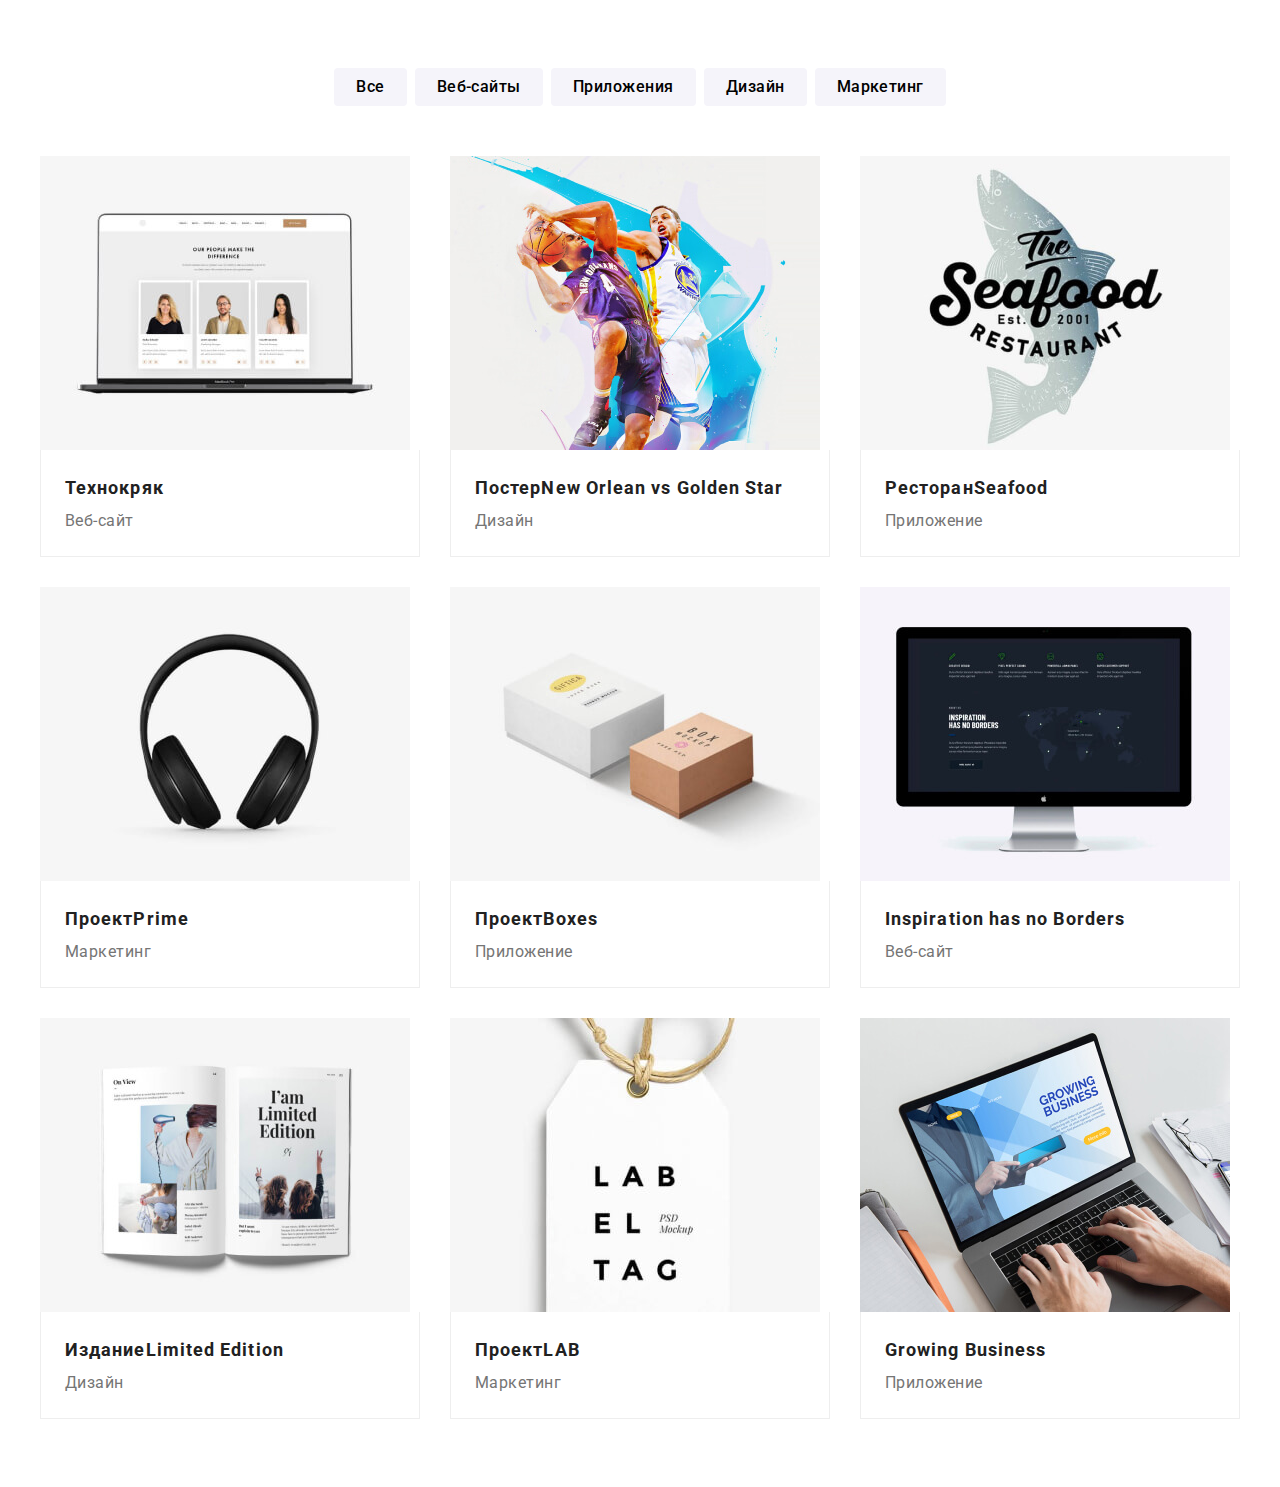
==== commit e55841fd: "filter" ====
--- a/portfolio.html
+++ b/portfolio.html
@@ -105,34 +105,34 @@
                     <source
                       media="(min-width: 768px)"
                       srcset="
-                        ./images/portfolio-img/portfolio1-desktop-1x.jpg 1x,
-                        ./images/portfolio-img/portfolio1-desktop-2x.jpg 2x
-                      "
-                    />
-                    <source
-                      media="(min-width: 768px)"
-                      srcset="
-                        ./images/portfolio-img/portfolio1-desktop-1x.jpg 1x,
-                        ./images/portfolio-img/portfolio1-desktop-2x.jpg 2x
-                      "
-                      type="image/webp"
-                    />
-                    <source
-                      media="(min-width: 480px)"
-                      srcset="
-                        ./images/portfolio-img/portfolio1-desktop-1x.jpg 1x,
-                        ./images/portfolio-img/portfolio1-desktop-2x.jpg 2x
-                      "
-                    />
-                    <source
-                      media="(min-width: 480px)"
-                      srcset="
-                        ./images/portfolio-img/portfolio1-desktop-1x.jpg 1x,
-                        ./images/portfolio-img/portfolio1-desktop-2x.jpg 2x
-                      "
-                      type="image/webp"
-                    />
-                    <img src="#" alt="Технокряк" width="450px" height="294px" />
+                        ./images/portfolio-img/portfolio1-tablet-1x.jpg 1x,
+                        ./images/portfolio-img/portfolio1-tablet-2x.jpg 2x
+                      "
+                    />
+                    <source
+                      media="(min-width: 768px)"
+                      srcset="
+                        ./images/portfolio-img/portfolio1-tablet-1x.jpg 1x,
+                        ./images/portfolio-img/portfolio1-tablet-2x.jpg 2x
+                      "
+                      type="image/webp"
+                    />
+                    <source
+                      media="(min-width: 480px)"
+                      srcset="
+                        ./images/portfolio-img/portfolio1-mob-1x.jpg 1x,
+                        ./images/portfolio-img/portfolio1-mob-2x.jpg 2x
+                      "
+                    />
+                    <source
+                      media="(min-width: 480px)"
+                      srcset="
+                        ./images/portfolio-img/portfolio1-mob-1x.jpg 1x,
+                        ./images/portfolio-img/portfolio1-mob-2x.jpg 2x
+                      "
+                      type="image/webp"
+                    />
+                    <img src="#" alt="Технокряк" />
                   </picture>
                   <p class="overlay">
                     Технокряк это современная площадка распространения
@@ -168,30 +168,30 @@
                     <source
                       media="(min-width: 768px)"
                       srcset="
-                        ./images/portfolio-img/portfolio2-desktop-1x.jpg 1x,
-                        ./images/portfolio-img/portfolio2-desktop-2x.jpg 2x
-                      "
-                    />
-                    <source
-                      media="(min-width: 768px)"
-                      srcset="
-                        ./images/portfolio-img/portfolio2-desktop-1x.jpg 1x,
-                        ./images/portfolio-img/portfolio2-desktop-2x.jpg 2x
-                      "
-                      type="image/webp"
-                    />
-                    <source
-                      media="(min-width: 480px)"
-                      srcset="
-                        ./images/portfolio-img/portfolio2-desktop-1x.jpg 1x,
-                        ./images/portfolio-img/portfolio2-desktop-2x.jpg 2x
-                      "
-                    />
-                    <source
-                      media="(min-width: 480px)"
-                      srcset="
-                        ./images/portfolio-img/portfolio2-desktop-1x.jpg 1x,
-                        ./images/portfolio-img/portfolio2-desktop-2x.jpg 2x
+                        ./images/portfolio-img/portfolio2-tablet-1x.jpg 1x,
+                        ./images/portfolio-img/portfolio2-tablet-2x.jpg 2x
+                      "
+                    />
+                    <source
+                      media="(min-width: 768px)"
+                      srcset="
+                        ./images/portfolio-img/portfolio2-tablet-1x.jpg 1x,
+                        ./images/portfolio-img/portfolio2-tablet-2x.jpg 2x
+                      "
+                      type="image/webp"
+                    />
+                    <source
+                      media="(min-width: 480px)"
+                      srcset="
+                        ./images/portfolio-img/portfolio2-mob-1x.jpg 1x,
+                        ./images/portfolio-img/portfolio2-mob-2x.jpg 2x
+                      "
+                    />
+                    <source
+                      media="(min-width: 480px)"
+                      srcset="
+                        ./images/portfolio-img/portfolio2-mob-1x.jpg 1x,
+                        ./images/portfolio-img/portfolio2-mob-2x.jpg 2x
                       "
                       type="image/webp"
                     />
@@ -233,30 +233,30 @@
                     <source
                       media="(min-width: 768px)"
                       srcset="
-                        ./images/portfolio-img/portfolio3-desktop-1x.jpg 1x,
-                        ./images/portfolio-img/portfolio3-desktop-2x.jpg 2x
-                      "
-                    />
-                    <source
-                      media="(min-width: 768px)"
-                      srcset="
-                        ./images/portfolio-img/portfolio3-desktop-1x.jpg 1x,
-                        ./images/portfolio-img/portfolio3-desktop-2x.jpg 2x
-                      "
-                      type="image/webp"
-                    />
-                    <source
-                      media="(min-width: 480px)"
-                      srcset="
-                        ./images/portfolio-img/portfolio3-desktop-1x.jpg 1x,
-                        ./images/portfolio-img/portfolio3-desktop-2x.jpg 2x
-                      "
-                    />
-                    <source
-                      media="(min-width: 480px)"
-                      srcset="
-                        ./images/portfolio-img/portfolio3-desktop-1x.jpg 1x,
-                        ./images/portfolio-img/portfolio3-desktop-2x.jpg 2x
+                        ./images/portfolio-img/portfolio3-tablet-1x.jpg 1x,
+                        ./images/portfolio-img/portfolio3-tablet-2x.jpg 2x
+                      "
+                    />
+                    <source
+                      media="(min-width: 768px)"
+                      srcset="
+                        ./images/portfolio-img/portfolio3-tablet-1x.jpg 1x,
+                        ./images/portfolio-img/portfolio3-tablet-2x.jpg 2x
+                      "
+                      type="image/webp"
+                    />
+                    <source
+                      media="(min-width: 480px)"
+                      srcset="
+                        ./images/portfolio-img/portfolio3-mob-1x.jpg 1x,
+                        ./images/portfolio-img/portfolio3-mob-2x.jpg 2x
+                      "
+                    />
+                    <source
+                      media="(min-width: 480px)"
+                      srcset="
+                        ./images/portfolio-img/portfolio3-mob-1x.jpg 1x,
+                        ./images/portfolio-img/portfolio3-mob-2x.jpg 2x
                       "
                       type="image/webp"
                     />
@@ -298,30 +298,30 @@
                     <source
                       media="(min-width: 768px)"
                       srcset="
-                        ./images/portfolio-img/portfolio4-desktop-1x.jpg 1x,
-                        ./images/portfolio-img/portfolio4-desktop-2x.jpg 2x
-                      "
-                    />
-                    <source
-                      media="(min-width: 768px)"
-                      srcset="
-                        ./images/portfolio-img/portfolio4-desktop-1x.jpg 1x,
-                        ./images/portfolio-img/portfolio4-desktop-2x.jpg 2x
-                      "
-                      type="image/webp"
-                    />
-                    <source
-                      media="(min-width: 480px)"
-                      srcset="
-                        ./images/portfolio-img/portfolio4-desktop-1x.jpg 1x,
-                        ./images/portfolio-img/portfolio4-desktop-2x.jpg 2x
-                      "
-                    />
-                    <source
-                      media="(min-width: 480px)"
-                      srcset="
-                        ./images/portfolio-img/portfolio4-desktop-1x.jpg 1x,
-                        ./images/portfolio-img/portfolio4-desktop-2x.jpg 2x
+                        ./images/portfolio-img/portfolio4-tablet-1x.jpg 1x,
+                        ./images/portfolio-img/portfolio4-tablet-2x.jpg 2x
+                      "
+                    />
+                    <source
+                      media="(min-width: 768px)"
+                      srcset="
+                        ./images/portfolio-img/portfolio4-tablet-1x.jpg 1x,
+                        ./images/portfolio-img/portfolio4-tablet-2x.jpg 2x
+                      "
+                      type="image/webp"
+                    />
+                    <source
+                      media="(min-width: 480px)"
+                      srcset="
+                        ./images/portfolio-img/portfolio4-mob-1x.jpg 1x,
+                        ./images/portfolio-img/portfolio4-mob-2x.jpg 2x
+                      "
+                    />
+                    <source
+                      media="(min-width: 480px)"
+                      srcset="
+                        ./images/portfolio-img/portfolio4-mob-1x.jpg 1x,
+                        ./images/portfolio-img/portfolio4-mob-2x.jpg 2x
                       "
                       type="image/webp"
                     />
@@ -363,30 +363,30 @@
                     <source
                       media="(min-width: 768px)"
                       srcset="
-                        ./images/portfolio-img/portfolio5-desktop-1x.jpg 1x,
-                        ./images/portfolio-img/portfolio5-desktop-2x.jpg 2x
-                      "
-                    />
-                    <source
-                      media="(min-width: 768px)"
-                      srcset="
-                        ./images/portfolio-img/portfolio5-desktop-1x.jpg 1x,
-                        ./images/portfolio-img/portfolio5-desktop-2x.jpg 2x
-                      "
-                      type="image/webp"
-                    />
-                    <source
-                      media="(min-width: 480px)"
-                      srcset="
-                        ./images/portfolio-img/portfolio5-desktop-1x.jpg 1x,
-                        ./images/portfolio-img/portfolio5-desktop-2x.jpg 2x
-                      "
-                    />
-                    <source
-                      media="(min-width: 480px)"
-                      srcset="
-                        ./images/portfolio-img/portfolio5-desktop-1x.jpg 1x,
-                        ./images/portfolio-img/portfolio5-desktop-2x.jpg 2x
+                        ./images/portfolio-img/portfolio5-tablet-1x.jpg 1x,
+                        ./images/portfolio-img/portfolio5-tablet-2x.jpg 2x
+                      "
+                    />
+                    <source
+                      media="(min-width: 768px)"
+                      srcset="
+                        ./images/portfolio-img/portfolio5-tablet-1x.jpg 1x,
+                        ./images/portfolio-img/portfolio5-tablet-2x.jpg 2x
+                      "
+                      type="image/webp"
+                    />
+                    <source
+                      media="(min-width: 480px)"
+                      srcset="
+                        ./images/portfolio-img/portfolio5-mob-1x.jpg 1x,
+                        ./images/portfolio-img/portfolio5-mob-2x.jpg 2x
+                      "
+                    />
+                    <source
+                      media="(min-width: 480px)"
+                      srcset="
+                        ./images/portfolio-img/portfolio5-mob-1x.jpg 1x,
+                        ./images/portfolio-img/portfolio5-mob-2x.jpg 2x
                       "
                       type="image/webp"
                     />
@@ -428,30 +428,30 @@
                     <source
                       media="(min-width: 768px)"
                       srcset="
-                        ./images/portfolio-img/portfolio6-desktop-1x.jpg 1x,
-                        ./images/portfolio-img/portfolio6-desktop-2x.jpg 2x
-                      "
-                    />
-                    <source
-                      media="(min-width: 768px)"
-                      srcset="
-                        ./images/portfolio-img/portfolio6-desktop-1x.jpg 1x,
-                        ./images/portfolio-img/portfolio6-desktop-2x.jpg 2x
-                      "
-                      type="image/webp"
-                    />
-                    <source
-                      media="(min-width: 480px)"
-                      srcset="
-                        ./images/portfolio-img/portfolio6-desktop-1x.jpg 1x,
-                        ./images/portfolio-img/portfolio6-desktop-2x.jpg 2x
-                      "
-                    />
-                    <source
-                      media="(min-width: 480px)"
-                      srcset="
-                        ./images/portfolio-img/portfolio6-desktop-1x.jpg 1x,
-                        ./images/portfolio-img/portfolio6-desktop-2x.jpg 2x
+                        ./images/portfolio-img/portfolio6-tablet-1x.jpg 1x,
+                        ./images/portfolio-img/portfolio6-tablet-2x.jpg 2x
+                      "
+                    />
+                    <source
+                      media="(min-width: 768px)"
+                      srcset="
+                        ./images/portfolio-img/portfolio6-tablet-1x.jpg 1x,
+                        ./images/portfolio-img/portfolio6-tablet-2x.jpg 2x
+                      "
+                      type="image/webp"
+                    />
+                    <source
+                      media="(min-width: 480px)"
+                      srcset="
+                        ./images/portfolio-img/portfolio6-mob-1x.jpg 1x,
+                        ./images/portfolio-img/portfolio6-mob-2x.jpg 2x
+                      "
+                    />
+                    <source
+                      media="(min-width: 480px)"
+                      srcset="
+                        ./images/portfolio-img/portfolio6-mob-1x.jpg 1x,
+                        ./images/portfolio-img/portfolio6-mob-2x.jpg 2x
                       "
                       type="image/webp"
                     />
@@ -493,30 +493,30 @@
                     <source
                       media="(min-width: 768px)"
                       srcset="
-                        ./images/portfolio-img/portfolio7-desktop-1x.jpg 1x,
-                        ./images/portfolio-img/portfolio7-desktop-2x.jpg 2x
-                      "
-                    />
-                    <source
-                      media="(min-width: 768px)"
-                      srcset="
-                        ./images/portfolio-img/portfolio7-desktop-1x.jpg 1x,
-                        ./images/portfolio-img/portfolio7-desktop-2x.jpg 2x
-                      "
-                      type="image/webp"
-                    />
-                    <source
-                      media="(min-width: 480px)"
-                      srcset="
-                        ./images/portfolio-img/portfolio7-desktop-1x.jpg 1x,
-                        ./images/portfolio-img/portfolio7-desktop-2x.jpg 2x
-                      "
-                    />
-                    <source
-                      media="(min-width: 480px)"
-                      srcset="
-                        ./images/portfolio-img/portfolio7-desktop-1x.jpg 1x,
-                        ./images/portfolio-img/portfolio7-desktop-2x.jpg 2x
+                        ./images/portfolio-img/portfolio7-tablet-1x.jpg 1x,
+                        ./images/portfolio-img/portfolio7-tablet-2x.jpg 2x
+                      "
+                    />
+                    <source
+                      media="(min-width: 768px)"
+                      srcset="
+                        ./images/portfolio-img/portfolio7-tablet-1x.jpg 1x,
+                        ./images/portfolio-img/portfolio7-tablet-2x.jpg 2x
+                      "
+                      type="image/webp"
+                    />
+                    <source
+                      media="(min-width: 480px)"
+                      srcset="
+                        ./images/portfolio-img/portfolio7-mob-1x.jpg 1x,
+                        ./images/portfolio-img/portfolio7-mob-2x.jpg 2x
+                      "
+                    />
+                    <source
+                      media="(min-width: 480px)"
+                      srcset="
+                        ./images/portfolio-img/portfolio7-mob-1x.jpg 1x,
+                        ./images/portfolio-img/portfolio7-mob-2x.jpg 2x
                       "
                       type="image/webp"
                     />
@@ -558,30 +558,30 @@
                     <source
                       media="(min-width: 768px)"
                       srcset="
-                        ./images/portfolio-img/portfolio8-desktop-1x.jpg 1x,
-                        ./images/portfolio-img/portfolio8-desktop-2x.jpg 2x
-                      "
-                    />
-                    <source
-                      media="(min-width: 768px)"
-                      srcset="
-                        ./images/portfolio-img/portfolio8-desktop-1x.jpg 1x,
-                        ./images/portfolio-img/portfolio8-desktop-2x.jpg 2x
-                      "
-                      type="image/webp"
-                    />
-                    <source
-                      media="(min-width: 480px)"
-                      srcset="
-                        ./images/portfolio-img/portfolio8-desktop-1x.jpg 1x,
-                        ./images/portfolio-img/portfolio8-desktop-2x.jpg 2x
-                      "
-                    />
-                    <source
-                      media="(min-width: 480px)"
-                      srcset="
-                        ./images/portfolio-img/portfolio8-desktop-1x.jpg 1x,
-                        ./images/portfolio-img/portfolio8-desktop-2x.jpg 2x
+                        ./images/portfolio-img/portfolio8-tablet-1x.jpg 1x,
+                        ./images/portfolio-img/portfolio8-tablet-2x.jpg 2x
+                      "
+                    />
+                    <source
+                      media="(min-width: 768px)"
+                      srcset="
+                        ./images/portfolio-img/portfolio8-tablet-1x.jpg 1x,
+                        ./images/portfolio-img/portfolio8-tablet-2x.jpg 2x
+                      "
+                      type="image/webp"
+                    />
+                    <source
+                      media="(min-width: 480px)"
+                      srcset="
+                        ./images/portfolio-img/portfolio8-mob-1x.jpg 1x,
+                        ./images/portfolio-img/portfolio8-mob-2x.jpg 2x
+                      "
+                    />
+                    <source
+                      media="(min-width: 480px)"
+                      srcset="
+                        ./images/portfolio-img/portfolio8-mob-1x.jpg 1x,
+                        ./images/portfolio-img/portfolio8-mob-2x.jpg 2x
                       "
                       type="image/webp"
                     />
@@ -623,30 +623,30 @@
                     <source
                       media="(min-width: 768px)"
                       srcset="
-                        ./images/portfolio-img/portfolio9-desktop-1x.jpg 1x,
-                        ./images/portfolio-img/portfolio9-desktop-2x.jpg 2x
-                      "
-                    />
-                    <source
-                      media="(min-width: 768px)"
-                      srcset="
-                        ./images/portfolio-img/portfolio9-desktop-1x.jpg 1x,
-                        ./images/portfolio-img/portfolio9-desktop-2x.jpg 2x
-                      "
-                      type="image/webp"
-                    />
-                    <source
-                      media="(min-width: 480px)"
-                      srcset="
-                        ./images/portfolio-img/portfolio9-desktop-1x.jpg 1x,
-                        ./images/portfolio-img/portfolio9-desktop-2x.jpg 2x
-                      "
-                    />
-                    <source
-                      media="(min-width: 480px)"
-                      srcset="
-                        ./images/portfolio-img/portfolio9-desktop-1x.jpg 1x,
-                        ./images/portfolio-img/portfolio9-desktop-2x.jpg 2x
+                        ./images/portfolio-img/portfolio9-tablet-1x.jpg 1x,
+                        ./images/portfolio-img/portfolio9-tablet-2x.jpg 2x
+                      "
+                    />
+                    <source
+                      media="(min-width: 768px)"
+                      srcset="
+                        ./images/portfolio-img/portfolio9-tablet-1x.jpg 1x,
+                        ./images/portfolio-img/portfolio9-tablet-2x.jpg 2x
+                      "
+                      type="image/webp"
+                    />
+                    <source
+                      media="(min-width: 480px)"
+                      srcset="
+                        ./images/portfolio-img/portfolio9-mob-1x.jpg 1x,
+                        ./images/portfolio-img/portfolio9-mob-2x.jpg 2x
+                      "
+                    />
+                    <source
+                      media="(min-width: 480px)"
+                      srcset="
+                        ./images/portfolio-img/portfolio9-mob-1x.jpg 1x,
+                        ./images/portfolio-img/portfolio9-mob-2x.jpg 2x
                       "
                       type="image/webp"
                     />
--- a/css/main.min.css
+++ b/css/main.min.css
@@ -1,2 +1,2 @@
-:root{--text-color: #757575;--link-color: #2196f3;--title-color: #212121;--main-color: #ffffff;--logo-color: #000000}.visually-hidden{position:absolute !important;clip:rect(1px 1px 1px 1px);clip:rect(1px, 1px, 1px, 1px);padding:0 !important;border:0 !important;height:1px !important;width:1px !important;overflow:hidden}h1,h2,h3,h4,h5,h6,p{margin-top:0;margin-bottom:0}ul,ol{margin-top:0;margin-bottom:0;padding-left:0}img{display:block;max-width:100%;height:auto}body{font-family:"Roboto", sans-serif;color:var(--title-color)}.list{list-style:none}.link{text-decoration:none}.section{padding-top:60px;padding-bottom:60px}@media screen and (max-width: 1200px){.section{padding-top:94px;padding-bottom:94px}}.container{padding-left:15px;padding-right:15px}@media screen and (min-width: 480px){.container{width:480px;margin:0 auto}}@media screen and (min-width: 768px){.container{width:768px}}@media screen and (min-width: 1200px){.container{width:1200px}}.logo{font-family:"Raleway", sans-serif;font-weight:700;font-size:26px;line-height:1.19;letter-spacing:0.03em}.logo__web{color:var(--link-color)}.header__logo{color:var(--logo-color);margin-right:93px}.footer__logo{color:#ffffff;margin-top:60px}.team__social{display:flex;justify-content:center;margin-top:16px;margin-bottom:24px}@media screen and (min-width: 1200px){.team__social{margin:16px 32px 30px 32px}}.team__social-item{margin-right:10px}.team__social-item:last-child{margin-right:0}.team-icon{background-color:white;fill:#afb1b8}.team-icon:hover,.team-icon:focus{background-color:var(--link-color);fill:var(--main-color)}.social__link-icon{display:flex;align-items:center;justify-content:center;width:44px;height:44px;border-radius:50%;transition:background-color 250ms linear,transform 250ms cubic-bezier(0.4, 0, 0.2, 1)}.social__link-icon:hover,.social__link-icon:focus{background-color:var(--link-color)}.social__list{display:flex;justify-content:center}.social__item{margin-right:10px}.social__item:last-child{margin-right:0}.social__icon{width:20px;height:20px}.title{font-weight:700;font-size:36px;line-height:1.16;text-align:center;letter-spacing:0.03em;margin-bottom:50px}.backdrop{position:fixed;top:0;left:0;width:100vw;height:100vh;background-color:rgba(0,0,0,0.2);transition:opacity 250ms linear,scale 1.25}.modal{position:absolute;width:450px;height:609px;left:50%;top:50%;background:#ffffff;box-shadow:0px 1px 3px rgba(0,0,0,0.12),0px 1px 1px rgba(0,0,0,0.14),0px 2px 1px rgba(0,0,0,0.2);border-radius:4px;padding:40px;transform:translate(-50%, -50%)}@media screen and (min-width: 1200px){.modal{width:528px;height:581px}}.close-btn{position:absolute;top:8px;right:8px;width:30px;height:30px;background:#ffffff;border-radius:50%;border:1px solid rgba(0,0,0,0.1);cursor:pointer;padding:0}.backdrop-icon{width:11px;height:11px;fill:#000000;transition:transform 250ms cubic-bezier(0.4, 0, 0.2, 1)}.backdrop-icon:hover{fill:var(--link-color)}.is-hidden{opacity:0;visibility:hidden;pointer-events:none}.modal-form{display:flex;flex-direction:column}.modal-form-icon{position:absolute;top:50%;left:14px;width:13px;height:13px;display:block;transform:translateY(-50%)}.modal-form-input{width:100%;height:40px;border:1px solid rgba(33,33,33,0.2);border-radius:4px;padding-left:42px;transition:transform 250ms cubic-bezier(0.4, 0, 0.2, 1)}.modal-form-input:focus{outline:none;border-color:var(--link-color)}.modal-form-input:focus+.modal-form-icon{fill:var(--link-color)}.modal-form-title{font-weight:700;font-size:20px;line-height:1.5;text-align:center;letter-spacing:0.03em;color:var(--title-color);margin-bottom:12px}@media screen and (min-width: 1200px){.modal-form-title{line-height:1.15}}.modal-form-label{display:block;font-size:12px;line-height:1.16;letter-spacing:0.01em;color:var(--text-color);margin-bottom:10px}.modal-form-box{display:block;position:relative;margin-top:4px}.modal-form-btn{width:200px;height:50px;background:#188ce8;box-shadow:0px 4px 4px rgba(0,0,0,0.15);border-radius:4px;padding:10px 55px;margin-left:auto;margin-right:auto;font-weight:700;font-size:16px;line-height:1.87;display:flex;align-items:center;text-align:center;letter-spacing:0.06em;color:var(--main-color);border:none;cursor:pointer;font-family:inherit}.modal-form-link{text-decoration-skip-ink:none;color:var(--link-color)}.modal-form-checkbox-label{display:flex;align-items:center;justify-content:center;font-size:12px;line-height:1.16;letter-spacing:0.03em;color:var(--text-color);margin-top:20px;margin-bottom:30px}@media screen and (min-width: 1200px){.modal-form-checkbox-label{font-size:14px;line-height:1.71;margin-right:9px}}.modal-form-checkbox-label::before{display:block;content:"";width:16px;height:15px;border:2px solid #212121;border-radius:4px;cursor:pointer;margin-right:9px}.modal-form-checkbox:checked+.modal-form-checkbox-label::before{background:var(--link-color);border-radius:2px;border:none;background-image:url(../images/check.svg);background-repeat:no-repeat;background-position:center center}.modal-feedback{width:100%;height:120px;margin-top:4px;padding-top:12px;padding-left:16px;resize:none;border:1px solid rgba(33,33,33,0.2);border-radius:4px;font-style:inherit;transition:transform 250ms cubic-bezier(0.4, 0, 0.2, 1)}.modal-feedback:focus{outline:none;border-color:var(--link-color)}.modal-feedback::placeholder{color:rgba(117,117,117,0.5)}.header{padding:25px 0;border-bottom:1px solid #ececec}.header-container{display:flex;align-items:center}.header__contacts{margin-left:auto;display:flex;align-items:center}.contacts__icon{margin-right:10px}.menu__list{display:flex;align-items:center}.menu__item:not(:last-child){margin-right:50px}.menu__link{position:relative;font-weight:500;font-size:14px;line-height:1.14;letter-spacing:0.02em;color:var(--title-color);transition:color 250ms linear,transform 250ms cubic-bezier(0.4, 0, 0.2, 1)}.menu__link.current{color:var(--link-color)}.menu__link.current::after{content:" ";position:absolute;bottom:-33px;display:block;height:4px;width:100%;background:#2196f3;border-radius:2px}.menu__link:hover,.menu__link:focus{color:var(--link-color);fill:var(--link-color)}.contacts__link{display:flex;align-items:center;font-weight:500;font-size:14px;line-height:1.14;letter-spacing:0.02em;fill:var(--text-color);color:var(--text-color);margin-right:50px;transition:color 250ms linear,transform 250ms cubic-bezier(0.4, 0, 0.2, 1)}.contacts__link:hover,.contacts__link:focus{color:var(--link-color);fill:var(--link-color)}.hero{min-height:400px;margin:0 auto;padding:118px 0;background-image:linear-gradient(rgba(47,48,58,0.4), rgba(47,48,58,0.4)),url("./images/header-img/header-mob-1x.jpg 1x, ./images/header-img/header-mob-2x.jpg 2x,");background-position:center;background-size:cover;background-repeat:no-repeat}.hero__title{width:360px;margin:0 auto 30px;font-weight:900;font-size:26px;line-height:1.61;text-align:center;letter-spacing:0.06em;text-transform:uppercase;color:var(--main-color)}.hero__button{padding:10px 32px;margin-left:auto;margin-right:auto;font-weight:700;font-size:16px;line-height:1.87;display:flex;align-items:center;text-align:center;letter-spacing:0.06em;color:var(--main-color);background:var(--link-color);box-shadow:0px 4px 4px rgba(0,0,0,0.15);border-radius:4px;border:none;cursor:pointer;font-family:inherit}@media (min-device-pixel-ratio: 2) and (max-width: 767px), (min-resolution: 192dpi) and (max-width: 767px), (min-resolution: 2dppx) and (max-width: 767px){.hero{background-image:linear-gradient(rgba(47,48,58,0.4), rgba(47,48,58,0.4)),url("/images/header-img/header-mob-2x.jpg")}}@media screen and (min-width: 768px){.hero{background-image:linear-gradient(rgba(47,48,58,0.4), rgba(47,48,58,0.4)),url("/images/header-img/header-tablet-1x.jpg")}}@media (min-device-pixel-ratio: 2) and (min-width: 768px), (min-resolution: 192dpi) and (min-width: 768px), (min-resolution: 2dppx) and (min-width: 768px){.hero{background-image:linear-gradient(rgba(47,48,58,0.4), rgba(47,48,58,0.4)),url("/images/header-img/header-tablet-2x.jpg")}}@media screen and (min-width: 1200px){.hero{padding:200px 0;background-image:linear-gradient(rgba(47,48,58,0.4), rgba(47,48,58,0.4)),url("/images/header-img/header-desktop-1x.jpg")}.hero__title{width:696px;font-size:44px;line-height:1.36}}@media (min-device-pixel-ratio: 2) and (min-width: 1200px), (min-resolution: 192dpi) and (min-width: 1200px), (min-resolution: 2dppx) and (min-width: 1200px){.hero{background-color:#c4c4c4;background-image:linear-gradient(rgba(47,48,58,0.4), rgba(47,48,58,0.4)),url("/images/header-img/header-desktop-2x.jpg")}}.features__box{display:flex;align-items:center;justify-content:center;margin-right:auto;margin-left:auto;margin-bottom:30px;height:120px;background:#f5f4fa;border-radius:4px}.features__icon{width:70px;height:70px}.features__title{font-weight:700;font-size:14px;line-height:1.14;letter-spacing:0.03em;text-align:center;margin-bottom:10px;margin-top:30px;text-transform:uppercase}@media screen and (min-width: 768px){.features__title{text-align:left}}.features__desc{font-size:14px;line-height:1.71;letter-spacing:0.03em;color:var(--text-color)}.features__item{width:100%;margin-top:30px}@media screen and (min-width: 768px){.features__item{flex-basis:calc((100% - 60px) / 2);margin-left:30px}}@media screen and (min-width: 1200px){.features__item{flex-basis:calc((100% - 120px) / 4)}}.features__list{margin-top:-30px}@media screen and (min-width: 768px){.features__list{display:flex;flex-wrap:wrap;margin-left:-30px}}.about{display:none}@media screen and (min-width: 1200px){.about{padding-top:0}.about__list{display:flex;flex-wrap:wrap;margin-top:-30px;margin-left:-30px}.about__item{width:370px;flex-wrap:calc((100% - 90px) / 3);margin-top:30px;margin-left:30px}.about__thumb{position:relative}.about__label{position:absolute;top:224px;margin:0;padding:27px 80px;width:100%;background:rgba(47,48,58,0.8);font-weight:bold;font-size:14px;line-height:1.42;text-align:center;letter-spacing:0.03em;text-transform:uppercase;color:var(--main-color)}}.team{background:#f5f4fa}.team__list{display:flex;flex-wrap:wrap;margin-top:-30px}@media screen and (min-width: 768px){.team__list{display:flex;flex-wrap:wrap;margin-left:-30px}}.team__item{width:100%;margin-top:30px;background:#ffffff;box-shadow:0px 1px 3px rgba(0,0,0,0.12),0px 1px 1px rgba(0,0,0,0.14),0px 2px 1px rgba(0,0,0,0.2);border-radius:0px 0px 4px 4px}@media screen and (min-width: 768px){.team__item{flex-basis:calc((100% - 60px) / 2);margin-left:30px}}@media screen and (min-width: 1200px){.team__item{flex-basis:calc((100% - 120px) / 4)}}.team__name{font-weight:500;font-size:16px;line-height:1.18;text-align:center;letter-spacing:0.03em;margin-bottom:10px}.team__position{font-size:16px;line-height:1.18;text-align:center;letter-spacing:0.03em;color:var(--text-color)}.team__text{padding-top:30px}@media screen and (max-width: 1200px){.mob-tabl-title{font-weight:700;font-size:28px;line-height:1.17;text-align:center;letter-spacing:0.03em}}.customer__list{display:flex;flex-wrap:wrap;margin-top:-15px;margin-right:-30px}@media screen and (min-width: 1200px){.customer__list{display:flex;flex-wrap:nowrap;justify-content:center}}.customer__item{width:100%;margin-right:30px;margin-top:15px;flex-basis:calc((100% - 60px) / 2)}@media screen and (min-width: 768px){.customer__item{flex-basis:calc((100% - 90px) / 3)}}@media screen and (min-width: 1200px){.customer__item{margin-right:30px}.customer__item:last-child{margin-right:0}}.customer__link{display:flex;align-items:center;justify-content:center;width:210px;height:92px;border:1px solid #afb1b8;box-sizing:border-box;border-radius:4px;fill:#afb1b8;transition:border-color 250ms linear,transform 250ms cubic-bezier(0.4, 0, 0.2, 1)}.customer__link:hover,.customer__link:focus{fill:var(--link-color);border-color:var(--link-color)}.footer-container{padding:60px 0;background:#2f303a}.footer-box{text-align:center}@media screen and (min-width: 1200px){.footer-box{display:flex;align-items:baseline;text-align:inherit}}.footer-icon{background:rgba(255,255,255,0.1);fill:var(--main-color)}.address__link{color:rgba(255,255,255,0.6);transition:color 250ms linear,transform 250ms cubic-bezier(0.4, 0, 0.2, 1)}.address__link:hover,.address__link:focus{color:var(--link-color);fill:var(--link-color)}.address{font-size:14px;font-style:normal;margin-top:20px;line-height:1.71;letter-spacing:0.03em;color:var(--main-color)}.address__item{margin-bottom:9px;color:var(--main-color)}.address__item:last-child{margin-bottom:0}.social{margin-top:60px;margin-bottom:60px}.social__title{font-family:Roboto;font-weight:700;font-size:14px;line-height:1.14;letter-spacing:0.03em;text-transform:uppercase;margin-bottom:20px;color:var(--main-color)}@media screen and (min-width: 768px){.social{margin-top:0px;margin-bottom:45px}}@media screen and (min-width: 1200px){.social{margin-left:70px}}.footer__form{margin-top:60px}@media screen and (min-width: 1200px){.footer__form{margin-left:93px;margin-top:0}.footer__form-mail{display:flex;align-items:baseline}}.footer-button{width:200px;height:50px;background:var(--link-color);box-shadow:0px 4px 4px rgba(0,0,0,0.15);border-radius:4px;padding-left:29px;margin-left:auto;margin-right:auto;margin-top:20px;font-weight:700;font-size:16px;line-height:1.87;display:flex;align-items:center;text-align:center;letter-spacing:0.06em;color:var(--main-color);border:none;cursor:pointer;font-family:inherit}@media screen and (min-width: 1200px){.footer-button{margin-top:0}}.footer__input{width:358px;height:50px;margin-right:12px;color:var(--main-color);border:1px solid rgba(255,255,255,0.3);box-sizing:border-box;filter:drop-shadow(0px 4px 4px rgba(0,0,0,0.15));border-radius:4px;background:#2f303a}.footer__input::placeholder{padding:15px 16px;color:rgba(255,255,255,0.6)}.form__icon{width:24px;height:24px;margin-left:10px}@media screen and (min-width: 768px){.footer-box-tablet{display:flex;align-items:baseline;justify-content:space-around}}.filter-button{font-weight:500;font-size:16px;line-height:1.62;text-align:center;letter-spacing:0.03em;cursor:pointer;font-family:inherit;text-align:center;border-radius:4px;border:none;background:#f5f4fa;padding:6px 22px;transition:background-color 250ms linear,transform 250ms cubic-bezier(0.4, 0, 0.2, 1);transition:box-shadow 250ms linear,transform 250ms cubic-bezier(0.4, 0, 0.2, 1)}.filter-button:hover,.filter-button:focus{color:var(--main-color);background:var(--link-color);box-shadow:0px 3px 1px rgba(0,0,0,0.1),0px 1px 2px rgba(0,0,0,0.08),0px 2px 2px rgba(0,0,0,0.12)}.filter__list{margin:0 auto 50px;display:flex;align-items:center;justify-content:center}.filter__item:not(:last-child){margin-right:8px}.portfolio__title{font-weight:700;font-size:18px;line-height:2;letter-spacing:0.06em;color:var(--title-color)}.portfolio__txt{font-size:16px;line-height:1.87;letter-spacing:0.03em;color:var(--text-color)}.portfolio__text{display:block;border-bottom:1px solid #eeeeee;border-left:1px solid #eeeeee;border-right:1px solid #eeeeee;padding:20px 24px}.portfolio__card{width:100%;margin-top:30px;transition:box-shadow 250ms cubic-bezier(0.4, 0, 0.2, 1)}.portfolio__card:hover,.portfolio__card:focus{box-shadow:0px 1px 1px rgba(0,0,0,0.12),0px 4px 4px rgba(0,0,0,0.06),1px 4px 6px rgba(0,0,0,0.16)}@media screen and (min-width: 768px){.portfolio__card{flex-basis:calc((100% - 60px) / 2);margin-left:30px}}@media screen and (min-width: 1200px){.portfolio__card{flex-basis:calc((100% - 90px) / 3)}}.portfolio__list{display:flex;flex-wrap:wrap;margin-top:-30px}@media screen and (min-width: 768px){.portfolio__list{margin-left:-30px}}.portfolio__link{display:block}.portfolio__link:hover .overlay,.portfolio__link:focus .overlay{transform:translateY(0)}.portfolio__overlay{position:relative;overflow:hidden}.overlay{position:absolute;top:0;left:0;width:100%;height:100%;overflow:auto;font-weight:400;font-size:18px;line-height:1.55;padding:63px 24px;letter-spacing:0.03em;color:var(--main-color);background:var(--link-color);transform:translateY(100%);transition:transform 250ms cubic-bezier(0.4, 0, 0.2, 1)}
+:root{--text-color: #757575;--link-color: #2196f3;--title-color: #212121;--main-color: #ffffff;--logo-color: #000000}.visually-hidden{position:absolute !important;clip:rect(1px 1px 1px 1px);clip:rect(1px, 1px, 1px, 1px);padding:0 !important;border:0 !important;height:1px !important;width:1px !important;overflow:hidden}h1,h2,h3,h4,h5,h6,p{margin-top:0;margin-bottom:0}ul,ol{margin-top:0;margin-bottom:0;padding-left:0}img{display:block;max-width:100%;height:auto}body{font-family:"Roboto", sans-serif;color:var(--title-color)}.list{list-style:none}.link{text-decoration:none}.section{padding-top:60px;padding-bottom:60px}@media screen and (max-width: 1200px){.section{padding-top:94px;padding-bottom:94px}}.container{padding-left:15px;padding-right:15px}@media screen and (min-width: 480px){.container{width:480px;margin:0 auto}}@media screen and (min-width: 768px){.container{width:768px}}@media screen and (min-width: 1200px){.container{width:1200px}}.logo{font-family:"Raleway", sans-serif;font-weight:700;font-size:26px;line-height:1.19;letter-spacing:0.03em}.logo__web{color:var(--link-color)}.header__logo{color:var(--logo-color);margin-right:93px}.footer__logo{color:#ffffff;margin-top:60px}.team__social{display:flex;justify-content:center;margin-top:16px;margin-bottom:24px}@media screen and (min-width: 1200px){.team__social{margin:16px 32px 30px 32px}}.team__social-item{margin-right:10px}.team__social-item:last-child{margin-right:0}.team-icon{background-color:white;fill:#afb1b8}.team-icon:hover,.team-icon:focus{background-color:var(--link-color);fill:var(--main-color)}.social__link-icon{display:flex;align-items:center;justify-content:center;width:44px;height:44px;border-radius:50%;transition:background-color 250ms linear,transform 250ms cubic-bezier(0.4, 0, 0.2, 1)}.social__link-icon:hover,.social__link-icon:focus{background-color:var(--link-color)}.social__list{display:flex;justify-content:center}.social__item{margin-right:10px}.social__item:last-child{margin-right:0}.social__icon{width:20px;height:20px}.title{font-weight:700;font-size:36px;line-height:1.16;text-align:center;letter-spacing:0.03em;margin-bottom:50px}.backdrop{position:fixed;top:0;left:0;width:100vw;height:100vh;background-color:rgba(0,0,0,0.2);transition:opacity 250ms linear,scale 1.25}.modal{position:absolute;width:450px;height:609px;left:50%;top:50%;background:#ffffff;box-shadow:0px 1px 3px rgba(0,0,0,0.12),0px 1px 1px rgba(0,0,0,0.14),0px 2px 1px rgba(0,0,0,0.2);border-radius:4px;padding:40px;transform:translate(-50%, -50%)}@media screen and (min-width: 1200px){.modal{width:528px;height:581px}}.close-btn{position:absolute;top:8px;right:8px;width:30px;height:30px;background:#ffffff;border-radius:50%;border:1px solid rgba(0,0,0,0.1);cursor:pointer;padding:0}.backdrop-icon{width:11px;height:11px;fill:#000000;transition:transform 250ms cubic-bezier(0.4, 0, 0.2, 1)}.backdrop-icon:hover{fill:var(--link-color)}.is-hidden{opacity:0;visibility:hidden;pointer-events:none}.modal-form{display:flex;flex-direction:column}.modal-form-icon{position:absolute;top:50%;left:14px;width:13px;height:13px;display:block;transform:translateY(-50%)}.modal-form-input{width:100%;height:40px;border:1px solid rgba(33,33,33,0.2);border-radius:4px;padding-left:42px;transition:transform 250ms cubic-bezier(0.4, 0, 0.2, 1)}.modal-form-input:focus{outline:none;border-color:var(--link-color)}.modal-form-input:focus+.modal-form-icon{fill:var(--link-color)}.modal-form-title{font-weight:700;font-size:20px;line-height:1.5;text-align:center;letter-spacing:0.03em;color:var(--title-color);margin-bottom:12px}@media screen and (min-width: 1200px){.modal-form-title{line-height:1.15}}.modal-form-label{display:block;font-size:12px;line-height:1.16;letter-spacing:0.01em;color:var(--text-color);margin-bottom:10px}.modal-form-box{display:block;position:relative;margin-top:4px}.modal-form-btn{width:200px;height:50px;background:#188ce8;box-shadow:0px 4px 4px rgba(0,0,0,0.15);border-radius:4px;padding:10px 55px;margin-left:auto;margin-right:auto;font-weight:700;font-size:16px;line-height:1.87;display:flex;align-items:center;text-align:center;letter-spacing:0.06em;color:var(--main-color);border:none;cursor:pointer;font-family:inherit}.modal-form-link{text-decoration-skip-ink:none;color:var(--link-color)}.modal-form-checkbox-label{display:flex;align-items:center;justify-content:center;font-size:12px;line-height:1.16;letter-spacing:0.03em;color:var(--text-color);margin-top:20px;margin-bottom:30px}@media screen and (min-width: 1200px){.modal-form-checkbox-label{font-size:14px;line-height:1.71;margin-right:9px}}.modal-form-checkbox-label::before{display:block;content:"";width:16px;height:15px;border:2px solid #212121;border-radius:4px;cursor:pointer;margin-right:9px}.modal-form-checkbox:checked+.modal-form-checkbox-label::before{background:var(--link-color);border-radius:2px;border:none;background-image:url(../images/check.svg);background-repeat:no-repeat;background-position:center center}.modal-feedback{width:100%;height:120px;margin-top:4px;padding-top:12px;padding-left:16px;resize:none;border:1px solid rgba(33,33,33,0.2);border-radius:4px;font-style:inherit;transition:transform 250ms cubic-bezier(0.4, 0, 0.2, 1)}.modal-feedback:focus{outline:none;border-color:var(--link-color)}.modal-feedback::placeholder{color:rgba(117,117,117,0.5)}.header{padding:25px 0;border-bottom:1px solid #ececec}.header-container{display:flex;align-items:center}.header__contacts{margin-left:auto;display:flex;align-items:center}.contacts__icon{margin-right:10px}.menu__list{display:flex;align-items:center}.menu__item:not(:last-child){margin-right:50px}.menu__link{position:relative;font-weight:500;font-size:14px;line-height:1.14;letter-spacing:0.02em;color:var(--title-color);transition:color 250ms linear,transform 250ms cubic-bezier(0.4, 0, 0.2, 1)}.menu__link.current{color:var(--link-color)}.menu__link.current::after{content:" ";position:absolute;bottom:-33px;display:block;height:4px;width:100%;background:#2196f3;border-radius:2px}.menu__link:hover,.menu__link:focus{color:var(--link-color);fill:var(--link-color)}.contacts__link{display:flex;align-items:center;font-weight:500;font-size:14px;line-height:1.14;letter-spacing:0.02em;fill:var(--text-color);color:var(--text-color);margin-right:50px;transition:color 250ms linear,transform 250ms cubic-bezier(0.4, 0, 0.2, 1)}.contacts__link:hover,.contacts__link:focus{color:var(--link-color);fill:var(--link-color)}.hero{min-height:400px;margin:0 auto;padding:118px 0;background-image:linear-gradient(rgba(47,48,58,0.4), rgba(47,48,58,0.4)),url("./images/header-img/header-mob-1x.jpg 1x, ./images/header-img/header-mob-2x.jpg 2x,");background-position:center;background-size:cover;background-repeat:no-repeat}.hero__title{width:360px;margin:0 auto 30px;font-weight:900;font-size:26px;line-height:1.61;text-align:center;letter-spacing:0.06em;text-transform:uppercase;color:var(--main-color)}.hero__button{padding:10px 32px;margin-left:auto;margin-right:auto;font-weight:700;font-size:16px;line-height:1.87;display:flex;align-items:center;text-align:center;letter-spacing:0.06em;color:var(--main-color);background:var(--link-color);box-shadow:0px 4px 4px rgba(0,0,0,0.15);border-radius:4px;border:none;cursor:pointer;font-family:inherit}@media (min-device-pixel-ratio: 2) and (max-width: 767px), (min-resolution: 192dpi) and (max-width: 767px), (min-resolution: 2dppx) and (max-width: 767px){.hero{background-image:linear-gradient(rgba(47,48,58,0.4), rgba(47,48,58,0.4)),url("/images/header-img/header-mob-2x.jpg")}}@media screen and (min-width: 768px){.hero{background-image:linear-gradient(rgba(47,48,58,0.4), rgba(47,48,58,0.4)),url("/images/header-img/header-tablet-1x.jpg")}}@media (min-device-pixel-ratio: 2) and (min-width: 768px), (min-resolution: 192dpi) and (min-width: 768px), (min-resolution: 2dppx) and (min-width: 768px){.hero{background-image:linear-gradient(rgba(47,48,58,0.4), rgba(47,48,58,0.4)),url("/images/header-img/header-tablet-2x.jpg")}}@media screen and (min-width: 1200px){.hero{padding:200px 0;background-image:linear-gradient(rgba(47,48,58,0.4), rgba(47,48,58,0.4)),url("/images/header-img/header-desktop-1x.jpg")}.hero__title{width:696px;font-size:44px;line-height:1.36}}@media (min-device-pixel-ratio: 2) and (min-width: 1200px), (min-resolution: 192dpi) and (min-width: 1200px), (min-resolution: 2dppx) and (min-width: 1200px){.hero{background-color:#c4c4c4;background-image:linear-gradient(rgba(47,48,58,0.4), rgba(47,48,58,0.4)),url("/images/header-img/header-desktop-2x.jpg")}}.features__box{display:flex;align-items:center;justify-content:center;margin-right:auto;margin-left:auto;margin-bottom:30px;height:120px;background:#f5f4fa;border-radius:4px}.features__icon{width:70px;height:70px}.features__title{font-weight:700;font-size:14px;line-height:1.14;letter-spacing:0.03em;text-align:center;margin-bottom:10px;margin-top:30px;text-transform:uppercase}@media screen and (min-width: 768px){.features__title{text-align:left}}.features__desc{font-size:14px;line-height:1.71;letter-spacing:0.03em;color:var(--text-color)}.features__item{width:100%;margin-top:30px}@media screen and (min-width: 768px){.features__item{flex-basis:calc((100% - 60px) / 2);margin-left:30px}}@media screen and (min-width: 1200px){.features__item{flex-basis:calc((100% - 120px) / 4)}}.features__list{margin-top:-30px}@media screen and (min-width: 768px){.features__list{display:flex;flex-wrap:wrap;margin-left:-30px}}.about{display:none}@media screen and (min-width: 1200px){.about{padding-top:0}.about__list{display:flex;flex-wrap:wrap;margin-top:-30px;margin-left:-30px}.about__item{width:370px;flex-wrap:calc((100% - 90px) / 3);margin-top:30px;margin-left:30px}.about__thumb{position:relative}.about__label{position:absolute;top:224px;margin:0;padding:27px 80px;width:100%;background:rgba(47,48,58,0.8);font-weight:bold;font-size:14px;line-height:1.42;text-align:center;letter-spacing:0.03em;text-transform:uppercase;color:var(--main-color)}}.team{background:#f5f4fa}.team__list{display:flex;flex-wrap:wrap;margin-top:-30px}@media screen and (min-width: 768px){.team__list{display:flex;flex-wrap:wrap;margin-left:-30px}}.team__item{width:100%;margin-top:30px;background:#ffffff;box-shadow:0px 1px 3px rgba(0,0,0,0.12),0px 1px 1px rgba(0,0,0,0.14),0px 2px 1px rgba(0,0,0,0.2);border-radius:0px 0px 4px 4px}@media screen and (min-width: 768px){.team__item{flex-basis:calc((100% - 60px) / 2);margin-left:30px}}@media screen and (min-width: 1200px){.team__item{flex-basis:calc((100% - 120px) / 4)}}.team__name{font-weight:500;font-size:16px;line-height:1.18;text-align:center;letter-spacing:0.03em;margin-bottom:10px}.team__position{font-size:16px;line-height:1.18;text-align:center;letter-spacing:0.03em;color:var(--text-color)}.team__text{padding-top:30px}@media screen and (max-width: 1200px){.mob-tabl-title{font-weight:700;font-size:28px;line-height:1.17;text-align:center;letter-spacing:0.03em}}.customer__list{display:flex;flex-wrap:wrap;margin-top:-15px;margin-right:-30px}@media screen and (min-width: 1200px){.customer__list{display:flex;flex-wrap:nowrap;justify-content:center}}.customer__item{width:100%;margin-right:30px;margin-top:15px;flex-basis:calc((100% - 60px) / 2)}@media screen and (min-width: 768px){.customer__item{flex-basis:calc((100% - 90px) / 3)}}@media screen and (min-width: 1200px){.customer__item{margin-right:30px}.customer__item:last-child{margin-right:0}}.customer__link{display:flex;align-items:center;justify-content:center;width:210px;height:92px;border:1px solid #afb1b8;box-sizing:border-box;border-radius:4px;fill:#afb1b8;transition:border-color 250ms linear,transform 250ms cubic-bezier(0.4, 0, 0.2, 1)}.customer__link:hover,.customer__link:focus{fill:var(--link-color);border-color:var(--link-color)}.footer-container{padding:60px 0;background:#2f303a}.footer-box{text-align:center}@media screen and (min-width: 1200px){.footer-box{display:flex;align-items:baseline;text-align:inherit}}.footer-icon{background:rgba(255,255,255,0.1);fill:var(--main-color)}.address__link{color:rgba(255,255,255,0.6);transition:color 250ms linear,transform 250ms cubic-bezier(0.4, 0, 0.2, 1)}.address__link:hover,.address__link:focus{color:var(--link-color);fill:var(--link-color)}.address{font-size:14px;font-style:normal;margin-top:20px;line-height:1.71;letter-spacing:0.03em;color:var(--main-color)}.address__item{margin-bottom:9px;color:var(--main-color)}.address__item:last-child{margin-bottom:0}.social{margin-top:60px;margin-bottom:60px}.social__title{font-family:Roboto;font-weight:700;font-size:14px;line-height:1.14;letter-spacing:0.03em;text-transform:uppercase;margin-bottom:20px;color:var(--main-color)}@media screen and (min-width: 768px){.social{margin-top:0px;margin-bottom:45px}}@media screen and (min-width: 1200px){.social{margin-left:70px}}.footer__form{margin-top:60px}@media screen and (min-width: 1200px){.footer__form{margin-left:93px;margin-top:0}.footer__form-mail{display:flex;align-items:baseline}}.footer-button{width:200px;height:50px;background:var(--link-color);box-shadow:0px 4px 4px rgba(0,0,0,0.15);border-radius:4px;padding-left:29px;margin-left:auto;margin-right:auto;margin-top:20px;font-weight:700;font-size:16px;line-height:1.87;display:flex;align-items:center;text-align:center;letter-spacing:0.06em;color:var(--main-color);border:none;cursor:pointer;font-family:inherit}@media screen and (min-width: 1200px){.footer-button{margin-top:0}}.footer__input{width:358px;height:50px;margin-right:12px;color:var(--main-color);border:1px solid rgba(255,255,255,0.3);box-sizing:border-box;filter:drop-shadow(0px 4px 4px rgba(0,0,0,0.15));border-radius:4px;background:#2f303a}.footer__input::placeholder{padding:15px 16px;color:rgba(255,255,255,0.6)}.form__icon{width:24px;height:24px;margin-left:10px}@media screen and (min-width: 768px){.footer-box-tablet{display:flex;align-items:baseline;justify-content:space-around}}.filter__list{margin:0 auto 40px;display:flex;flex-wrap:wrap}@media screen and (min-width: 768px){.filter__list{margin:0 auto 30px;display:flex;align-items:center;justify-content:center}}@media screen and (min-width: 1200px){.filter__list{margin:0 auto 50px}}.filter-button{font-weight:500;font-size:16px;line-height:1.62;text-align:center;letter-spacing:0.03em;cursor:pointer;font-family:inherit;text-align:center;border-radius:4px;border:none;background:#f5f4fa;padding:6px 22px;transition:background-color 250ms linear,transform 250ms cubic-bezier(0.4, 0, 0.2, 1);transition:box-shadow 250ms linear,transform 250ms cubic-bezier(0.4, 0, 0.2, 1)}.filter-button:hover,.filter-button:focus{color:var(--main-color);background:var(--link-color);box-shadow:0px 3px 1px rgba(0,0,0,0.1),0px 1px 2px rgba(0,0,0,0.08),0px 2px 2px rgba(0,0,0,0.12)}.filter__item:not(:last-child){margin-bottom:15px;margin-right:8px}@media screen and (min-width: 768px){.filter__item:not(:last-child){margin-bottom:0}}.portfolio__title{font-weight:700;font-size:18px;line-height:2;letter-spacing:0.06em;color:var(--title-color)}.portfolio__txt{font-size:16px;line-height:1.87;letter-spacing:0.03em;color:var(--text-color)}.portfolio__text{display:block;border-bottom:1px solid #eeeeee;border-left:1px solid #eeeeee;border-right:1px solid #eeeeee;padding:20px 24px}.portfolio__card{width:100%;margin-top:30px;transition:box-shadow 250ms cubic-bezier(0.4, 0, 0.2, 1)}.portfolio__card:hover,.portfolio__card:focus{box-shadow:0px 1px 1px rgba(0,0,0,0.12),0px 4px 4px rgba(0,0,0,0.06),1px 4px 6px rgba(0,0,0,0.16)}@media screen and (min-width: 768px){.portfolio__card{flex-basis:calc((100% - 60px) / 2);margin-left:30px}}@media screen and (min-width: 1200px){.portfolio__card{flex-basis:calc((100% - 90px) / 3)}}.portfolio__list{display:flex;flex-wrap:wrap;margin-top:-30px}@media screen and (min-width: 768px){.portfolio__list{margin-left:-30px}}.portfolio__link{display:block}.portfolio__link:hover .overlay,.portfolio__link:focus .overlay{transform:translateY(0)}.portfolio__overlay{position:relative;overflow:hidden}.overlay{position:absolute;top:0;left:0;width:100%;height:100%;overflow:auto;font-weight:400;font-size:18px;line-height:1.55;padding:63px 24px;letter-spacing:0.03em;color:var(--main-color);background:var(--link-color);transform:translateY(100%);transition:transform 250ms cubic-bezier(0.4, 0, 0.2, 1)}
 /*# sourceMappingURL=main.min.css.map */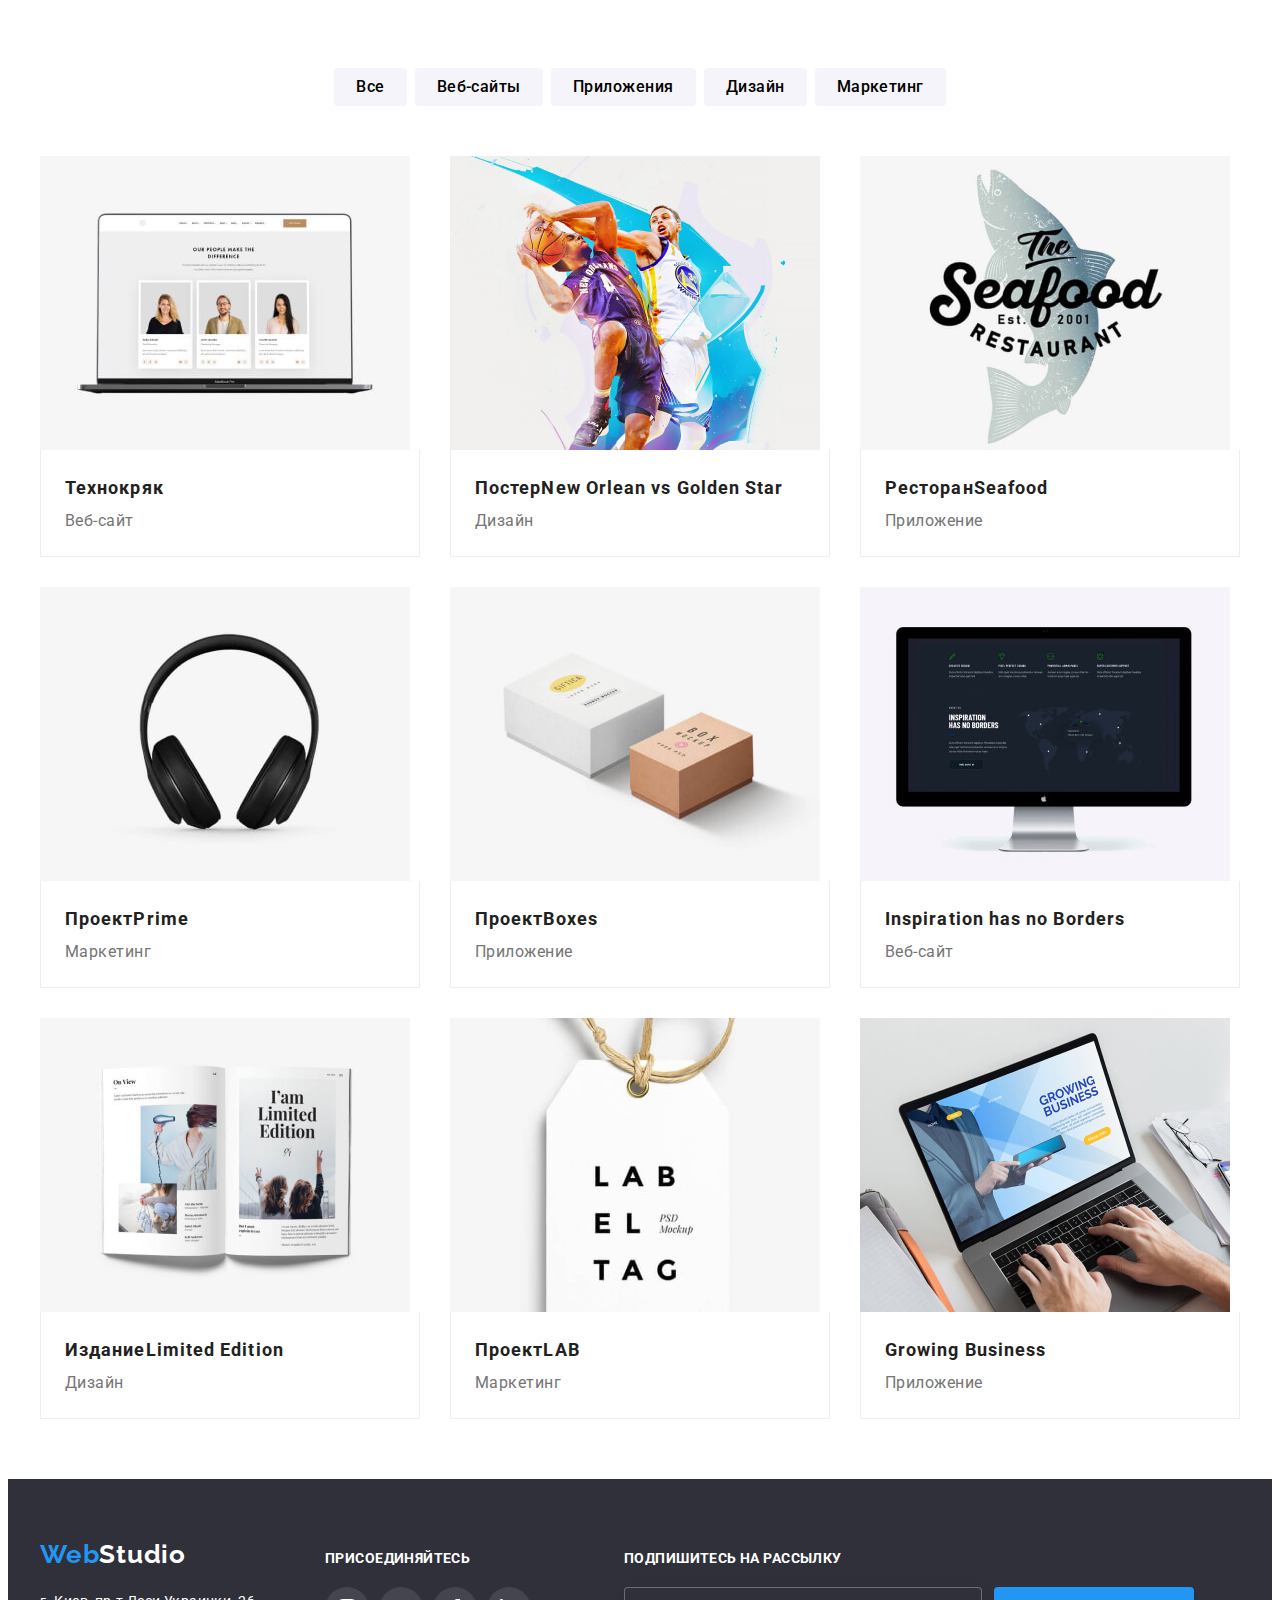
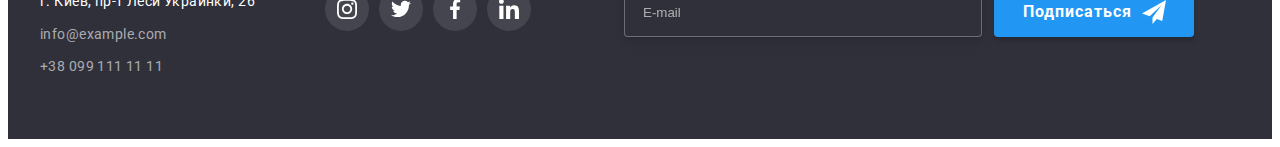
==== commit 610a6ad2: "header" ====
--- a/portfolio.html
+++ b/portfolio.html
@@ -668,8 +668,9 @@
         </div>
       </section>
     </main>
-    <!-- <footer class="footer-container">
+    <footer class="footer-container">
       <div class="container footer-box">
+        <div class="footer-box-tablet">
         <div class="address-container">
           <a class="footer__logo logo link" href="WebStudio"
             ><span class="logo__web">Web</span>Studio</a
@@ -725,6 +726,7 @@
             </li>
           </ul>
         </div>
+        </div>
         <div class="footer__form">
           <h3 class="social__title">Подпишитесь на рассылку</h3>
           <form class="footer__form-mail">
@@ -745,6 +747,6 @@
       </div>
     </footer>
   </body>
-</html> -->
+</html>
   </body>
 </html>
--- a/css/main.min.css
+++ b/css/main.min.css
@@ -1,2 +1,2 @@
-:root{--text-color: #757575;--link-color: #2196f3;--title-color: #212121;--main-color: #ffffff;--logo-color: #000000}.visually-hidden{position:absolute !important;clip:rect(1px 1px 1px 1px);clip:rect(1px, 1px, 1px, 1px);padding:0 !important;border:0 !important;height:1px !important;width:1px !important;overflow:hidden}h1,h2,h3,h4,h5,h6,p{margin-top:0;margin-bottom:0}ul,ol{margin-top:0;margin-bottom:0;padding-left:0}img{display:block;max-width:100%;height:auto}body{font-family:"Roboto", sans-serif;color:var(--title-color)}.list{list-style:none}.link{text-decoration:none}.section{padding-top:60px;padding-bottom:60px}@media screen and (max-width: 1200px){.section{padding-top:94px;padding-bottom:94px}}.container{padding-left:15px;padding-right:15px}@media screen and (min-width: 480px){.container{width:480px;margin:0 auto}}@media screen and (min-width: 768px){.container{width:768px}}@media screen and (min-width: 1200px){.container{width:1200px}}.logo{font-family:"Raleway", sans-serif;font-weight:700;font-size:26px;line-height:1.19;letter-spacing:0.03em}.logo__web{color:var(--link-color)}.header__logo{color:var(--logo-color);margin-right:93px}.footer__logo{color:#ffffff;margin-top:60px}.team__social{display:flex;justify-content:center;margin-top:16px;margin-bottom:24px}@media screen and (min-width: 1200px){.team__social{margin:16px 32px 30px 32px}}.team__social-item{margin-right:10px}.team__social-item:last-child{margin-right:0}.team-icon{background-color:white;fill:#afb1b8}.team-icon:hover,.team-icon:focus{background-color:var(--link-color);fill:var(--main-color)}.social__link-icon{display:flex;align-items:center;justify-content:center;width:44px;height:44px;border-radius:50%;transition:background-color 250ms linear,transform 250ms cubic-bezier(0.4, 0, 0.2, 1)}.social__link-icon:hover,.social__link-icon:focus{background-color:var(--link-color)}.social__list{display:flex;justify-content:center}.social__item{margin-right:10px}.social__item:last-child{margin-right:0}.social__icon{width:20px;height:20px}.title{font-weight:700;font-size:36px;line-height:1.16;text-align:center;letter-spacing:0.03em;margin-bottom:50px}.backdrop{position:fixed;top:0;left:0;width:100vw;height:100vh;background-color:rgba(0,0,0,0.2);transition:opacity 250ms linear,scale 1.25}.modal{position:absolute;width:450px;height:609px;left:50%;top:50%;background:#ffffff;box-shadow:0px 1px 3px rgba(0,0,0,0.12),0px 1px 1px rgba(0,0,0,0.14),0px 2px 1px rgba(0,0,0,0.2);border-radius:4px;padding:40px;transform:translate(-50%, -50%)}@media screen and (min-width: 1200px){.modal{width:528px;height:581px}}.close-btn{position:absolute;top:8px;right:8px;width:30px;height:30px;background:#ffffff;border-radius:50%;border:1px solid rgba(0,0,0,0.1);cursor:pointer;padding:0}.backdrop-icon{width:11px;height:11px;fill:#000000;transition:transform 250ms cubic-bezier(0.4, 0, 0.2, 1)}.backdrop-icon:hover{fill:var(--link-color)}.is-hidden{opacity:0;visibility:hidden;pointer-events:none}.modal-form{display:flex;flex-direction:column}.modal-form-icon{position:absolute;top:50%;left:14px;width:13px;height:13px;display:block;transform:translateY(-50%)}.modal-form-input{width:100%;height:40px;border:1px solid rgba(33,33,33,0.2);border-radius:4px;padding-left:42px;transition:transform 250ms cubic-bezier(0.4, 0, 0.2, 1)}.modal-form-input:focus{outline:none;border-color:var(--link-color)}.modal-form-input:focus+.modal-form-icon{fill:var(--link-color)}.modal-form-title{font-weight:700;font-size:20px;line-height:1.5;text-align:center;letter-spacing:0.03em;color:var(--title-color);margin-bottom:12px}@media screen and (min-width: 1200px){.modal-form-title{line-height:1.15}}.modal-form-label{display:block;font-size:12px;line-height:1.16;letter-spacing:0.01em;color:var(--text-color);margin-bottom:10px}.modal-form-box{display:block;position:relative;margin-top:4px}.modal-form-btn{width:200px;height:50px;background:#188ce8;box-shadow:0px 4px 4px rgba(0,0,0,0.15);border-radius:4px;padding:10px 55px;margin-left:auto;margin-right:auto;font-weight:700;font-size:16px;line-height:1.87;display:flex;align-items:center;text-align:center;letter-spacing:0.06em;color:var(--main-color);border:none;cursor:pointer;font-family:inherit}.modal-form-link{text-decoration-skip-ink:none;color:var(--link-color)}.modal-form-checkbox-label{display:flex;align-items:center;justify-content:center;font-size:12px;line-height:1.16;letter-spacing:0.03em;color:var(--text-color);margin-top:20px;margin-bottom:30px}@media screen and (min-width: 1200px){.modal-form-checkbox-label{font-size:14px;line-height:1.71;margin-right:9px}}.modal-form-checkbox-label::before{display:block;content:"";width:16px;height:15px;border:2px solid #212121;border-radius:4px;cursor:pointer;margin-right:9px}.modal-form-checkbox:checked+.modal-form-checkbox-label::before{background:var(--link-color);border-radius:2px;border:none;background-image:url(../images/check.svg);background-repeat:no-repeat;background-position:center center}.modal-feedback{width:100%;height:120px;margin-top:4px;padding-top:12px;padding-left:16px;resize:none;border:1px solid rgba(33,33,33,0.2);border-radius:4px;font-style:inherit;transition:transform 250ms cubic-bezier(0.4, 0, 0.2, 1)}.modal-feedback:focus{outline:none;border-color:var(--link-color)}.modal-feedback::placeholder{color:rgba(117,117,117,0.5)}.header{padding:25px 0;border-bottom:1px solid #ececec}.header-container{display:flex;align-items:center}.header__contacts{margin-left:auto;display:flex;align-items:center}.contacts__icon{margin-right:10px}.menu__list{display:flex;align-items:center}.menu__item:not(:last-child){margin-right:50px}.menu__link{position:relative;font-weight:500;font-size:14px;line-height:1.14;letter-spacing:0.02em;color:var(--title-color);transition:color 250ms linear,transform 250ms cubic-bezier(0.4, 0, 0.2, 1)}.menu__link.current{color:var(--link-color)}.menu__link.current::after{content:" ";position:absolute;bottom:-33px;display:block;height:4px;width:100%;background:#2196f3;border-radius:2px}.menu__link:hover,.menu__link:focus{color:var(--link-color);fill:var(--link-color)}.contacts__link{display:flex;align-items:center;font-weight:500;font-size:14px;line-height:1.14;letter-spacing:0.02em;fill:var(--text-color);color:var(--text-color);margin-right:50px;transition:color 250ms linear,transform 250ms cubic-bezier(0.4, 0, 0.2, 1)}.contacts__link:hover,.contacts__link:focus{color:var(--link-color);fill:var(--link-color)}.hero{min-height:400px;margin:0 auto;padding:118px 0;background-image:linear-gradient(rgba(47,48,58,0.4), rgba(47,48,58,0.4)),url("./images/header-img/header-mob-1x.jpg 1x, ./images/header-img/header-mob-2x.jpg 2x,");background-position:center;background-size:cover;background-repeat:no-repeat}.hero__title{width:360px;margin:0 auto 30px;font-weight:900;font-size:26px;line-height:1.61;text-align:center;letter-spacing:0.06em;text-transform:uppercase;color:var(--main-color)}.hero__button{padding:10px 32px;margin-left:auto;margin-right:auto;font-weight:700;font-size:16px;line-height:1.87;display:flex;align-items:center;text-align:center;letter-spacing:0.06em;color:var(--main-color);background:var(--link-color);box-shadow:0px 4px 4px rgba(0,0,0,0.15);border-radius:4px;border:none;cursor:pointer;font-family:inherit}@media (min-device-pixel-ratio: 2) and (max-width: 767px), (min-resolution: 192dpi) and (max-width: 767px), (min-resolution: 2dppx) and (max-width: 767px){.hero{background-image:linear-gradient(rgba(47,48,58,0.4), rgba(47,48,58,0.4)),url("/images/header-img/header-mob-2x.jpg")}}@media screen and (min-width: 768px){.hero{background-image:linear-gradient(rgba(47,48,58,0.4), rgba(47,48,58,0.4)),url("/images/header-img/header-tablet-1x.jpg")}}@media (min-device-pixel-ratio: 2) and (min-width: 768px), (min-resolution: 192dpi) and (min-width: 768px), (min-resolution: 2dppx) and (min-width: 768px){.hero{background-image:linear-gradient(rgba(47,48,58,0.4), rgba(47,48,58,0.4)),url("/images/header-img/header-tablet-2x.jpg")}}@media screen and (min-width: 1200px){.hero{padding:200px 0;background-image:linear-gradient(rgba(47,48,58,0.4), rgba(47,48,58,0.4)),url("/images/header-img/header-desktop-1x.jpg")}.hero__title{width:696px;font-size:44px;line-height:1.36}}@media (min-device-pixel-ratio: 2) and (min-width: 1200px), (min-resolution: 192dpi) and (min-width: 1200px), (min-resolution: 2dppx) and (min-width: 1200px){.hero{background-color:#c4c4c4;background-image:linear-gradient(rgba(47,48,58,0.4), rgba(47,48,58,0.4)),url("/images/header-img/header-desktop-2x.jpg")}}.features__box{display:flex;align-items:center;justify-content:center;margin-right:auto;margin-left:auto;margin-bottom:30px;height:120px;background:#f5f4fa;border-radius:4px}.features__icon{width:70px;height:70px}.features__title{font-weight:700;font-size:14px;line-height:1.14;letter-spacing:0.03em;text-align:center;margin-bottom:10px;margin-top:30px;text-transform:uppercase}@media screen and (min-width: 768px){.features__title{text-align:left}}.features__desc{font-size:14px;line-height:1.71;letter-spacing:0.03em;color:var(--text-color)}.features__item{width:100%;margin-top:30px}@media screen and (min-width: 768px){.features__item{flex-basis:calc((100% - 60px) / 2);margin-left:30px}}@media screen and (min-width: 1200px){.features__item{flex-basis:calc((100% - 120px) / 4)}}.features__list{margin-top:-30px}@media screen and (min-width: 768px){.features__list{display:flex;flex-wrap:wrap;margin-left:-30px}}.about{display:none}@media screen and (min-width: 1200px){.about{padding-top:0}.about__list{display:flex;flex-wrap:wrap;margin-top:-30px;margin-left:-30px}.about__item{width:370px;flex-wrap:calc((100% - 90px) / 3);margin-top:30px;margin-left:30px}.about__thumb{position:relative}.about__label{position:absolute;top:224px;margin:0;padding:27px 80px;width:100%;background:rgba(47,48,58,0.8);font-weight:bold;font-size:14px;line-height:1.42;text-align:center;letter-spacing:0.03em;text-transform:uppercase;color:var(--main-color)}}.team{background:#f5f4fa}.team__list{display:flex;flex-wrap:wrap;margin-top:-30px}@media screen and (min-width: 768px){.team__list{display:flex;flex-wrap:wrap;margin-left:-30px}}.team__item{width:100%;margin-top:30px;background:#ffffff;box-shadow:0px 1px 3px rgba(0,0,0,0.12),0px 1px 1px rgba(0,0,0,0.14),0px 2px 1px rgba(0,0,0,0.2);border-radius:0px 0px 4px 4px}@media screen and (min-width: 768px){.team__item{flex-basis:calc((100% - 60px) / 2);margin-left:30px}}@media screen and (min-width: 1200px){.team__item{flex-basis:calc((100% - 120px) / 4)}}.team__name{font-weight:500;font-size:16px;line-height:1.18;text-align:center;letter-spacing:0.03em;margin-bottom:10px}.team__position{font-size:16px;line-height:1.18;text-align:center;letter-spacing:0.03em;color:var(--text-color)}.team__text{padding-top:30px}@media screen and (max-width: 1200px){.mob-tabl-title{font-weight:700;font-size:28px;line-height:1.17;text-align:center;letter-spacing:0.03em}}.customer__list{display:flex;flex-wrap:wrap;margin-top:-15px;margin-right:-30px}@media screen and (min-width: 1200px){.customer__list{display:flex;flex-wrap:nowrap;justify-content:center}}.customer__item{width:100%;margin-right:30px;margin-top:15px;flex-basis:calc((100% - 60px) / 2)}@media screen and (min-width: 768px){.customer__item{flex-basis:calc((100% - 90px) / 3)}}@media screen and (min-width: 1200px){.customer__item{margin-right:30px}.customer__item:last-child{margin-right:0}}.customer__link{display:flex;align-items:center;justify-content:center;width:210px;height:92px;border:1px solid #afb1b8;box-sizing:border-box;border-radius:4px;fill:#afb1b8;transition:border-color 250ms linear,transform 250ms cubic-bezier(0.4, 0, 0.2, 1)}.customer__link:hover,.customer__link:focus{fill:var(--link-color);border-color:var(--link-color)}.footer-container{padding:60px 0;background:#2f303a}.footer-box{text-align:center}@media screen and (min-width: 1200px){.footer-box{display:flex;align-items:baseline;text-align:inherit}}.footer-icon{background:rgba(255,255,255,0.1);fill:var(--main-color)}.address__link{color:rgba(255,255,255,0.6);transition:color 250ms linear,transform 250ms cubic-bezier(0.4, 0, 0.2, 1)}.address__link:hover,.address__link:focus{color:var(--link-color);fill:var(--link-color)}.address{font-size:14px;font-style:normal;margin-top:20px;line-height:1.71;letter-spacing:0.03em;color:var(--main-color)}.address__item{margin-bottom:9px;color:var(--main-color)}.address__item:last-child{margin-bottom:0}.social{margin-top:60px;margin-bottom:60px}.social__title{font-family:Roboto;font-weight:700;font-size:14px;line-height:1.14;letter-spacing:0.03em;text-transform:uppercase;margin-bottom:20px;color:var(--main-color)}@media screen and (min-width: 768px){.social{margin-top:0px;margin-bottom:45px}}@media screen and (min-width: 1200px){.social{margin-left:70px}}.footer__form{margin-top:60px}@media screen and (min-width: 1200px){.footer__form{margin-left:93px;margin-top:0}.footer__form-mail{display:flex;align-items:baseline}}.footer-button{width:200px;height:50px;background:var(--link-color);box-shadow:0px 4px 4px rgba(0,0,0,0.15);border-radius:4px;padding-left:29px;margin-left:auto;margin-right:auto;margin-top:20px;font-weight:700;font-size:16px;line-height:1.87;display:flex;align-items:center;text-align:center;letter-spacing:0.06em;color:var(--main-color);border:none;cursor:pointer;font-family:inherit}@media screen and (min-width: 1200px){.footer-button{margin-top:0}}.footer__input{width:358px;height:50px;margin-right:12px;color:var(--main-color);border:1px solid rgba(255,255,255,0.3);box-sizing:border-box;filter:drop-shadow(0px 4px 4px rgba(0,0,0,0.15));border-radius:4px;background:#2f303a}.footer__input::placeholder{padding:15px 16px;color:rgba(255,255,255,0.6)}.form__icon{width:24px;height:24px;margin-left:10px}@media screen and (min-width: 768px){.footer-box-tablet{display:flex;align-items:baseline;justify-content:space-around}}.filter__list{margin:0 auto 40px;display:flex;flex-wrap:wrap}@media screen and (min-width: 768px){.filter__list{margin:0 auto 30px;display:flex;align-items:center;justify-content:center}}@media screen and (min-width: 1200px){.filter__list{margin:0 auto 50px}}.filter-button{font-weight:500;font-size:16px;line-height:1.62;text-align:center;letter-spacing:0.03em;cursor:pointer;font-family:inherit;text-align:center;border-radius:4px;border:none;background:#f5f4fa;padding:6px 22px;transition:background-color 250ms linear,transform 250ms cubic-bezier(0.4, 0, 0.2, 1);transition:box-shadow 250ms linear,transform 250ms cubic-bezier(0.4, 0, 0.2, 1)}.filter-button:hover,.filter-button:focus{color:var(--main-color);background:var(--link-color);box-shadow:0px 3px 1px rgba(0,0,0,0.1),0px 1px 2px rgba(0,0,0,0.08),0px 2px 2px rgba(0,0,0,0.12)}.filter__item:not(:last-child){margin-bottom:15px;margin-right:8px}@media screen and (min-width: 768px){.filter__item:not(:last-child){margin-bottom:0}}.portfolio__title{font-weight:700;font-size:18px;line-height:2;letter-spacing:0.06em;color:var(--title-color)}.portfolio__txt{font-size:16px;line-height:1.87;letter-spacing:0.03em;color:var(--text-color)}.portfolio__text{display:block;border-bottom:1px solid #eeeeee;border-left:1px solid #eeeeee;border-right:1px solid #eeeeee;padding:20px 24px}.portfolio__card{width:100%;margin-top:30px;transition:box-shadow 250ms cubic-bezier(0.4, 0, 0.2, 1)}.portfolio__card:hover,.portfolio__card:focus{box-shadow:0px 1px 1px rgba(0,0,0,0.12),0px 4px 4px rgba(0,0,0,0.06),1px 4px 6px rgba(0,0,0,0.16)}@media screen and (min-width: 768px){.portfolio__card{flex-basis:calc((100% - 60px) / 2);margin-left:30px}}@media screen and (min-width: 1200px){.portfolio__card{flex-basis:calc((100% - 90px) / 3)}}.portfolio__list{display:flex;flex-wrap:wrap;margin-top:-30px}@media screen and (min-width: 768px){.portfolio__list{margin-left:-30px}}.portfolio__link{display:block}.portfolio__link:hover .overlay,.portfolio__link:focus .overlay{transform:translateY(0)}.portfolio__overlay{position:relative;overflow:hidden}.overlay{position:absolute;top:0;left:0;width:100%;height:100%;overflow:auto;font-weight:400;font-size:18px;line-height:1.55;padding:63px 24px;letter-spacing:0.03em;color:var(--main-color);background:var(--link-color);transform:translateY(100%);transition:transform 250ms cubic-bezier(0.4, 0, 0.2, 1)}
+:root{--text-color: #757575;--link-color: #2196f3;--title-color: #212121;--main-color: #ffffff;--logo-color: #000000}.visually-hidden{position:absolute !important;clip:rect(1px 1px 1px 1px);clip:rect(1px, 1px, 1px, 1px);padding:0 !important;border:0 !important;height:1px !important;width:1px !important;overflow:hidden}h1,h2,h3,h4,h5,h6,p{margin-top:0;margin-bottom:0}ul,ol{margin-top:0;margin-bottom:0;padding-left:0}img{display:block;max-width:100%;height:auto}body{font-family:"Roboto", sans-serif;color:var(--title-color)}.list{list-style:none}.link{text-decoration:none}.section{padding-top:60px;padding-bottom:60px}@media screen and (max-width: 1200px){.section{padding-top:94px;padding-bottom:94px}}.container{padding-left:15px;padding-right:15px}@media screen and (min-width: 480px){.container{width:480px;margin:0 auto}}@media screen and (min-width: 768px){.container{width:768px}}@media screen and (min-width: 1200px){.container{width:1200px}}.logo{font-family:"Raleway", sans-serif;font-weight:700;font-size:24px;line-height:1.16;letter-spacing:0.03em}@media screen and (min-width: 1200px){.logo{font-size:26px;line-height:1.19}}.logo__web{color:var(--link-color)}.header__logo{color:var(--logo-color);margin-right:93px}.footer__logo{color:#ffffff;margin-top:60px}.team__social{display:flex;justify-content:center;margin-top:16px;margin-bottom:24px}@media screen and (min-width: 1200px){.team__social{margin:16px 32px 30px 32px}}.team__social-item{margin-right:10px}.team__social-item:last-child{margin-right:0}.team-icon{background-color:white;fill:#afb1b8}.team-icon:hover,.team-icon:focus{background-color:var(--link-color);fill:var(--main-color)}.social__link-icon{display:flex;align-items:center;justify-content:center;width:44px;height:44px;border-radius:50%;transition:background-color 250ms linear,transform 250ms cubic-bezier(0.4, 0, 0.2, 1)}.social__link-icon:hover,.social__link-icon:focus{background-color:var(--link-color)}.social__list{display:flex;justify-content:center}.social__item{margin-right:10px}.social__item:last-child{margin-right:0}.social__icon{width:20px;height:20px}.title{font-weight:700;font-size:36px;line-height:1.16;text-align:center;letter-spacing:0.03em;margin-bottom:50px}.backdrop{position:fixed;top:0;left:0;width:100vw;height:100vh;background-color:rgba(0,0,0,0.2);transition:opacity 250ms linear,scale 1.25}.modal{position:absolute;width:450px;height:609px;left:50%;top:50%;background:#ffffff;box-shadow:0px 1px 3px rgba(0,0,0,0.12),0px 1px 1px rgba(0,0,0,0.14),0px 2px 1px rgba(0,0,0,0.2);border-radius:4px;padding:40px;transform:translate(-50%, -50%)}@media screen and (min-width: 1200px){.modal{width:528px;height:581px}}.close-btn{position:absolute;top:8px;right:8px;width:30px;height:30px;background:#ffffff;border-radius:50%;border:1px solid rgba(0,0,0,0.1);cursor:pointer;padding:0}.backdrop-icon{width:11px;height:11px;fill:#000000;transition:transform 250ms cubic-bezier(0.4, 0, 0.2, 1)}.backdrop-icon:hover{fill:var(--link-color)}.is-hidden{opacity:0;visibility:hidden;pointer-events:none}.modal-form{display:flex;flex-direction:column}.modal-form-icon{position:absolute;top:50%;left:14px;width:13px;height:13px;display:block;transform:translateY(-50%)}.modal-form-input{width:100%;height:40px;border:1px solid rgba(33,33,33,0.2);border-radius:4px;padding-left:42px;transition:transform 250ms cubic-bezier(0.4, 0, 0.2, 1)}.modal-form-input:focus{outline:none;border-color:var(--link-color)}.modal-form-input:focus+.modal-form-icon{fill:var(--link-color)}.modal-form-title{font-weight:700;font-size:20px;line-height:1.5;text-align:center;letter-spacing:0.03em;color:var(--title-color);margin-bottom:12px}@media screen and (min-width: 1200px){.modal-form-title{line-height:1.15}}.modal-form-label{display:block;font-size:12px;line-height:1.16;letter-spacing:0.01em;color:var(--text-color);margin-bottom:10px}.modal-form-box{display:block;position:relative;margin-top:4px}.modal-form-btn{width:200px;height:50px;background:#188ce8;box-shadow:0px 4px 4px rgba(0,0,0,0.15);border-radius:4px;padding:10px 55px;margin-left:auto;margin-right:auto;font-weight:700;font-size:16px;line-height:1.87;display:flex;align-items:center;text-align:center;letter-spacing:0.06em;color:var(--main-color);border:none;cursor:pointer;font-family:inherit}.modal-form-link{text-decoration-skip-ink:none;color:var(--link-color)}.modal-form-checkbox-label{display:flex;align-items:center;justify-content:center;font-size:12px;line-height:1.16;letter-spacing:0.03em;color:var(--text-color);margin-top:20px;margin-bottom:30px}@media screen and (min-width: 1200px){.modal-form-checkbox-label{font-size:14px;line-height:1.71;margin-right:9px}}.modal-form-checkbox-label::before{display:block;content:"";width:16px;height:15px;border:2px solid #212121;border-radius:4px;cursor:pointer;margin-right:9px}.modal-form-checkbox:checked+.modal-form-checkbox-label::before{background:var(--link-color);border-radius:2px;border:none;background-image:url(../images/check.svg);background-repeat:no-repeat;background-position:center center}.modal-feedback{width:100%;height:120px;margin-top:4px;padding-top:12px;padding-left:16px;resize:none;border:1px solid rgba(33,33,33,0.2);border-radius:4px;font-style:inherit;transition:transform 250ms cubic-bezier(0.4, 0, 0.2, 1)}.modal-feedback:focus{outline:none;border-color:var(--link-color)}.modal-feedback::placeholder{color:rgba(117,117,117,0.5)}.menu__list{display:none}.header__contacts{display:none}.burger-btn{background-color:transparent;border:none;padding:0;line-height:0}.burger-btn__icon{width:24px;height:16px}.header-container{display:flex;justify-content:space-between;align-items:center}.header{padding-top:16px;padding-bottom:16px}.mobile-menu{position:fixed;left:0;top:0;width:100vw;height:100vh;z-index:100;background-color:#ffffff}.mobile-menu__container{position:relative;min-height:450px;padding:48px 40px}.close-btn{width:18px;height:18px;background-color:transparent;border:none;padding:0;line-height:0}.close-btn__icon{width:18px;height:18px}.mobile-menu__close-btn{position:absolute;top:21px;right:25px}.nav-list{margin-bottom:302px}.nav-list__link{font-weight:500;font-size:40px;line-height:1.17;text-align:center;letter-spacing:0.02em;color:#212121}.mobile-contacts__item:not(:last-child){margin-bottom:32px}.mobile-contacts{margin-bottom:64px}.mobile-contacts__link-tel{font-weight:500;font-size:34px;line-height:1.17px;letter-spacing:0.02em;color:#2196f3}.mobile-contacts__link-mail{font-weight:500;font-size:24px;line-height:1.16;letter-spacing:0.02em;color:#757575}.mobile-social{display:flex}.mobile-social__link{font-weight:500;font-size:18px;line-height:1.22;letter-spacing:0.02em;color:#2196f3}.nav-list__item:not(:last-child){margin-bottom:36px}.mobile-social__item:not(:last-child){border-right:1px solid rgba(33,33,33,0.2);padding-right:10px;margin-left:10px}.mobile-social__item:first-child{margin-left:0}.mobile-social__item:last-child{border-right:none;padding-right:0;margin-left:10px}.hero{min-height:400px;margin:0 auto;padding:118px 0;background-image:linear-gradient(rgba(47,48,58,0.4), rgba(47,48,58,0.4)),url("./images/header-img/header-mob-1x.jpg 1x, ./images/header-img/header-mob-2x.jpg 2x,");background-position:center;background-size:cover;background-repeat:no-repeat}.hero__title{width:360px;margin:0 auto 30px;font-weight:900;font-size:26px;line-height:1.61;text-align:center;letter-spacing:0.06em;text-transform:uppercase;color:var(--main-color)}.hero__button{padding:10px 32px;margin-left:auto;margin-right:auto;font-weight:700;font-size:16px;line-height:1.87;display:flex;align-items:center;text-align:center;letter-spacing:0.06em;color:var(--main-color);background:var(--link-color);box-shadow:0px 4px 4px rgba(0,0,0,0.15);border-radius:4px;border:none;cursor:pointer;font-family:inherit}@media (min-device-pixel-ratio: 2) and (max-width: 767px), (min-resolution: 192dpi) and (max-width: 767px), (min-resolution: 2dppx) and (max-width: 767px){.hero{background-image:linear-gradient(rgba(47,48,58,0.4), rgba(47,48,58,0.4)),url("/images/header-img/header-mob-2x.jpg")}}@media screen and (min-width: 768px){.hero{background-image:linear-gradient(rgba(47,48,58,0.4), rgba(47,48,58,0.4)),url("/images/header-img/header-tablet-1x.jpg")}}@media (min-device-pixel-ratio: 2) and (min-width: 768px), (min-resolution: 192dpi) and (min-width: 768px), (min-resolution: 2dppx) and (min-width: 768px){.hero{background-image:linear-gradient(rgba(47,48,58,0.4), rgba(47,48,58,0.4)),url("/images/header-img/header-tablet-2x.jpg")}}@media screen and (min-width: 1200px){.hero{padding:200px 0;background-image:linear-gradient(rgba(47,48,58,0.4), rgba(47,48,58,0.4)),url("/images/header-img/header-desktop-1x.jpg")}.hero__title{width:696px;font-size:44px;line-height:1.36}}@media (min-device-pixel-ratio: 2) and (min-width: 1200px), (min-resolution: 192dpi) and (min-width: 1200px), (min-resolution: 2dppx) and (min-width: 1200px){.hero{background-color:#c4c4c4;background-image:linear-gradient(rgba(47,48,58,0.4), rgba(47,48,58,0.4)),url("/images/header-img/header-desktop-2x.jpg")}}.features__box{display:flex;align-items:center;justify-content:center;margin-right:auto;margin-left:auto;margin-bottom:30px;height:120px;background:#f5f4fa;border-radius:4px}.features__icon{width:70px;height:70px}.features__title{font-weight:700;font-size:14px;line-height:1.14;letter-spacing:0.03em;text-align:center;margin-bottom:10px;margin-top:30px;text-transform:uppercase}@media screen and (min-width: 768px){.features__title{text-align:left}}.features__desc{font-size:14px;line-height:1.71;letter-spacing:0.03em;color:var(--text-color)}.features__item{width:100%;margin-top:30px}@media screen and (min-width: 768px){.features__item{flex-basis:calc((100% - 60px) / 2);margin-left:30px}}@media screen and (min-width: 1200px){.features__item{flex-basis:calc((100% - 120px) / 4)}}.features__list{margin-top:-30px}@media screen and (min-width: 768px){.features__list{display:flex;flex-wrap:wrap;margin-left:-30px}}.about{display:none}@media screen and (min-width: 1200px){.about{padding-top:0}.about__list{display:flex;flex-wrap:wrap;margin-top:-30px;margin-left:-30px}.about__item{width:370px;flex-wrap:calc((100% - 90px) / 3);margin-top:30px;margin-left:30px}.about__thumb{position:relative}.about__label{position:absolute;top:224px;margin:0;padding:27px 80px;width:100%;background:rgba(47,48,58,0.8);font-weight:bold;font-size:14px;line-height:1.42;text-align:center;letter-spacing:0.03em;text-transform:uppercase;color:var(--main-color)}}.team{background:#f5f4fa}.team__list{display:flex;flex-wrap:wrap;margin-top:-30px}@media screen and (min-width: 768px){.team__list{display:flex;flex-wrap:wrap;margin-left:-30px}}.team__item{width:100%;margin-top:30px;background:#ffffff;box-shadow:0px 1px 3px rgba(0,0,0,0.12),0px 1px 1px rgba(0,0,0,0.14),0px 2px 1px rgba(0,0,0,0.2);border-radius:0px 0px 4px 4px}@media screen and (min-width: 768px){.team__item{flex-basis:calc((100% - 60px) / 2);margin-left:30px}}@media screen and (min-width: 1200px){.team__item{flex-basis:calc((100% - 120px) / 4)}}.team__name{font-weight:500;font-size:16px;line-height:1.18;text-align:center;letter-spacing:0.03em;margin-bottom:10px}.team__position{font-size:16px;line-height:1.18;text-align:center;letter-spacing:0.03em;color:var(--text-color)}.team__text{padding-top:30px}@media screen and (max-width: 1200px){.mob-tabl-title{font-weight:700;font-size:28px;line-height:1.17;text-align:center;letter-spacing:0.03em}}.customer__list{display:flex;flex-wrap:wrap;margin-top:-15px;margin-right:-30px}@media screen and (min-width: 1200px){.customer__list{display:flex;flex-wrap:nowrap;justify-content:center}}.customer__item{width:100%;margin-right:30px;margin-top:15px;flex-basis:calc((100% - 60px) / 2)}@media screen and (min-width: 768px){.customer__item{flex-basis:calc((100% - 90px) / 3)}}@media screen and (min-width: 1200px){.customer__item{margin-right:30px}.customer__item:last-child{margin-right:0}}.customer__link{display:flex;align-items:center;justify-content:center;width:210px;height:92px;border:1px solid #afb1b8;box-sizing:border-box;border-radius:4px;fill:#afb1b8;transition:border-color 250ms linear,transform 250ms cubic-bezier(0.4, 0, 0.2, 1)}.customer__link:hover,.customer__link:focus{fill:var(--link-color);border-color:var(--link-color)}.footer-container{padding:60px 0;background:#2f303a}.footer-box{text-align:center}@media screen and (min-width: 1200px){.footer-box{display:flex;align-items:baseline;text-align:inherit}}.footer-icon{background:rgba(255,255,255,0.1);fill:var(--main-color)}.address__link{color:rgba(255,255,255,0.6);transition:color 250ms linear,transform 250ms cubic-bezier(0.4, 0, 0.2, 1)}.address__link:hover,.address__link:focus{color:var(--link-color);fill:var(--link-color)}.address{font-size:14px;font-style:normal;margin-top:20px;line-height:1.71;letter-spacing:0.03em;color:var(--main-color)}.address__item{margin-bottom:9px;color:var(--main-color)}.address__item:last-child{margin-bottom:0}.social{margin-top:60px;margin-bottom:60px}.social__title{font-family:Roboto;font-weight:700;font-size:14px;line-height:1.14;letter-spacing:0.03em;text-transform:uppercase;margin-bottom:20px;color:var(--main-color)}@media screen and (min-width: 768px){.social{margin-top:0px;margin-bottom:45px}}@media screen and (min-width: 1200px){.social{margin-left:70px}}.footer__form{margin-top:60px}@media screen and (min-width: 1200px){.footer__form{margin-left:93px;margin-top:0}.footer__form-mail{display:flex;align-items:baseline}}.footer-button{width:200px;height:50px;background:var(--link-color);box-shadow:0px 4px 4px rgba(0,0,0,0.15);border-radius:4px;padding-left:29px;margin-left:auto;margin-right:auto;margin-top:20px;font-weight:700;font-size:16px;line-height:1.87;display:flex;align-items:center;text-align:center;letter-spacing:0.06em;color:var(--main-color);border:none;cursor:pointer;font-family:inherit}@media screen and (min-width: 1200px){.footer-button{margin-top:0}}.footer__input{width:358px;height:50px;margin-right:12px;color:var(--main-color);border:1px solid rgba(255,255,255,0.3);box-sizing:border-box;filter:drop-shadow(0px 4px 4px rgba(0,0,0,0.15));border-radius:4px;background:#2f303a}.footer__input::placeholder{padding:15px 16px;color:rgba(255,255,255,0.6)}.form__icon{width:24px;height:24px;margin-left:10px}@media screen and (min-width: 768px){.footer-box-tablet{display:flex;align-items:baseline;justify-content:space-around}}.filter__list{margin:0 auto 40px;display:flex;flex-wrap:wrap}@media screen and (min-width: 768px){.filter__list{margin:0 auto 30px;display:flex;align-items:center;justify-content:center}}@media screen and (min-width: 1200px){.filter__list{margin:0 auto 50px}}.filter-button{font-weight:500;font-size:16px;line-height:1.62;text-align:center;letter-spacing:0.03em;cursor:pointer;font-family:inherit;text-align:center;border-radius:4px;border:none;background:#f5f4fa;padding:6px 22px;transition:background-color 250ms linear,transform 250ms cubic-bezier(0.4, 0, 0.2, 1);transition:box-shadow 250ms linear,transform 250ms cubic-bezier(0.4, 0, 0.2, 1)}.filter-button:hover,.filter-button:focus{color:var(--main-color);background:var(--link-color);box-shadow:0px 3px 1px rgba(0,0,0,0.1),0px 1px 2px rgba(0,0,0,0.08),0px 2px 2px rgba(0,0,0,0.12)}.filter__item:not(:last-child){margin-bottom:15px;margin-right:8px}@media screen and (min-width: 768px){.filter__item:not(:last-child){margin-bottom:0}}.portfolio__title{font-weight:700;font-size:18px;line-height:2;letter-spacing:0.06em;color:var(--title-color)}.portfolio__txt{font-size:16px;line-height:1.87;letter-spacing:0.03em;color:var(--text-color)}.portfolio__text{display:block;border-bottom:1px solid #eeeeee;border-left:1px solid #eeeeee;border-right:1px solid #eeeeee;padding:20px 24px}.portfolio__card{width:100%;margin-top:30px;transition:box-shadow 250ms cubic-bezier(0.4, 0, 0.2, 1)}.portfolio__card:hover,.portfolio__card:focus{box-shadow:0px 1px 1px rgba(0,0,0,0.12),0px 4px 4px rgba(0,0,0,0.06),1px 4px 6px rgba(0,0,0,0.16)}@media screen and (min-width: 768px){.portfolio__card{flex-basis:calc((100% - 60px) / 2);margin-left:30px}}@media screen and (min-width: 1200px){.portfolio__card{flex-basis:calc((100% - 90px) / 3)}}.portfolio__list{display:flex;flex-wrap:wrap;margin-top:-30px}@media screen and (min-width: 768px){.portfolio__list{margin-left:-30px}}.portfolio__link{display:block}.portfolio__link:hover .overlay,.portfolio__link:focus .overlay{transform:translateY(0)}.portfolio__overlay{position:relative;overflow:hidden}.overlay{position:absolute;top:0;left:0;width:100%;height:100%;overflow:auto;font-weight:400;font-size:18px;line-height:1.55;padding:63px 24px;letter-spacing:0.03em;color:var(--main-color);background:var(--link-color);transform:translateY(100%);transition:transform 250ms cubic-bezier(0.4, 0, 0.2, 1)}
 /*# sourceMappingURL=main.min.css.map */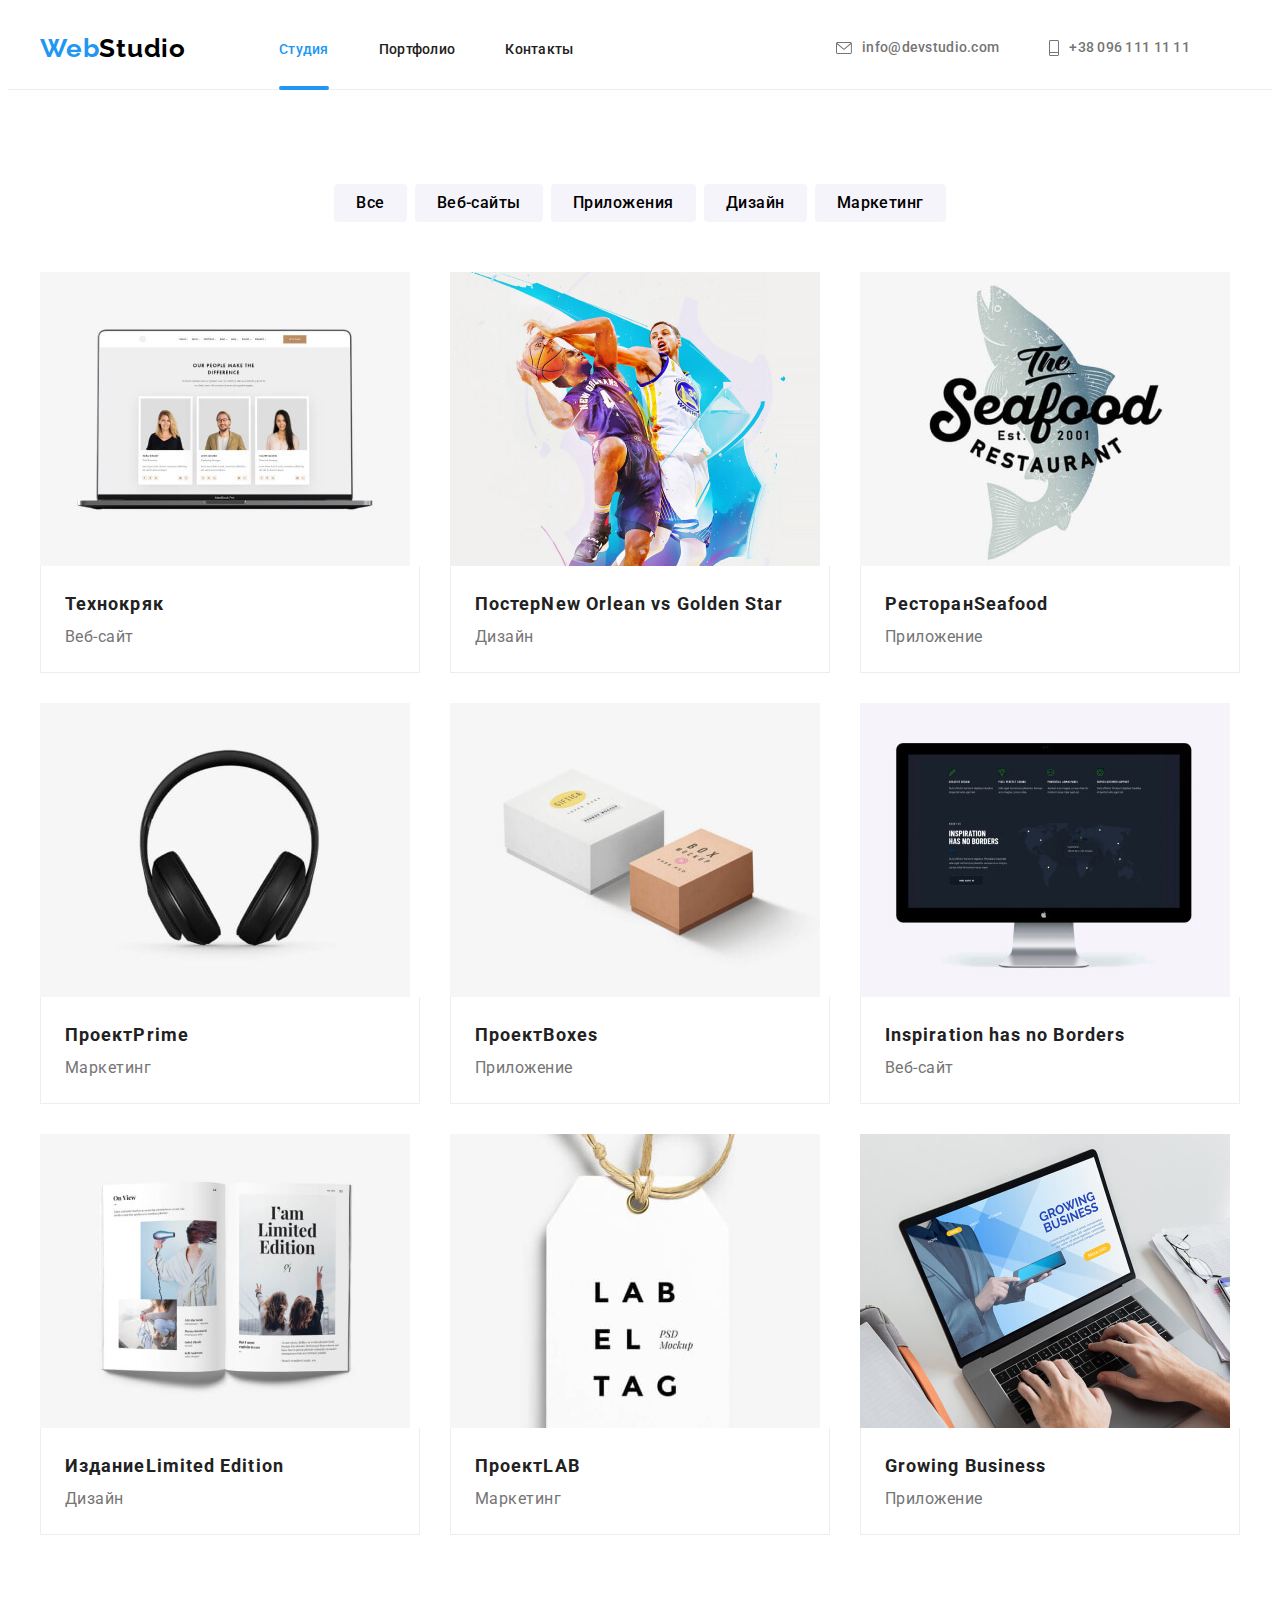
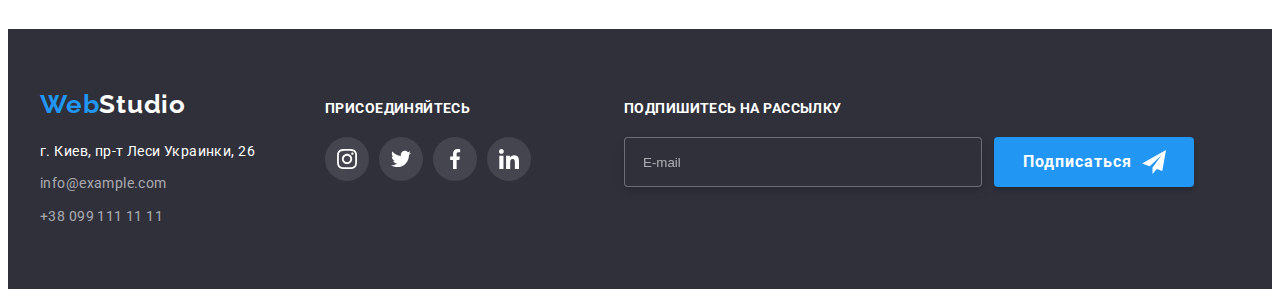
==== commit 2905a97a: "correct" ====
--- a/portfolio.html
+++ b/portfolio.html
@@ -20,8 +20,7 @@
     <link rel="stylesheet" href="./css/main.min.css" />
   </head>
   <body>
-    <!--Верхняя линия-->
-    <!-- <header class="header">
+    <header class="header">
       <div class="container header-container">
         <a class="header__logo logo link" href="/"
           ><span class="logo__web">Web</span>Studio</a
@@ -29,16 +28,21 @@
         <nav class="navigation">
           <ul class="menu__list list">
             <li class="menu__item">
-              <a class="menu__link link" href="./index.html">Студия</a>
+              <a class="menu__link link current" href="./studio.html">Студия</a>
             </li>
             <li class="menu__item">
-              <a class="menu__link link current" href="/Портфолио">Портфолио</a>
+              <a class="menu__link link" href="./portfolio.html">Портфолио</a>
             </li>
             <li class="menu__item">
               <a class="menu__link link" href="/Контакты">Контакты</a>
             </li>
           </ul>
         </nav>
+        <button class="burger-btn" data-menu-open>
+          <svg class="burger-btn__icon">
+            <use href="./images/symbol-defs.svg#icon-burger-btn"></use>
+          </svg>
+        </button>
         <ul class="header__contacts list">
           <li class="header__contacts-item">
             <a class="contacts__link link" href="/info@devstudio.com">
@@ -58,7 +62,55 @@
           </li>
         </ul>
       </div>
-    </header> -->
+      <div class="mobile-menu" data-menu is-open>
+        <div class="container mobile-menu__container">
+        <button class="close-btn mobile-menu__close-btn" data-menu-close>
+          <svg class="close-btn__icon">
+            <use href="./images/symbol-defs.svg#icon-vector"></use>
+          </svg>
+        </button>
+        <ul class="nav-list list">
+          <li class="nav-list__item">
+            <a href="./studio.html" class="nav-list__link link">Студия</a>
+          </li>
+          <li class="nav-list__item">
+            <a href="./portfolio.html" class="nav-list__link link">Портфолио</a>
+          </li>
+          <li class="nav-list__item">
+            <a href="/Контакты" class="nav-list__link link">Контакты</a>
+          </li>
+        </ul>
+        <div class="mobile-box">
+        <ul class="mobile-contacts list">
+          <li class="mobile-contacts__item">
+            <a href="/+380961111111" class="mobile-contacts__link-tel link">+38 096 111 11 11</a>
+          </li>
+          <li class="mobile-contacts__item">
+            <a href="/info@devstudio.com" class="mobile-contacts__link-mail link">info@devstudio.com</a>
+          </li>
+        </ul>
+        <ul class="mobile-social list">
+          <li class="mobile-social__item">
+            <a href="/Instagram" class="mobile-social__link link">Instagram
+            </a>
+          </li>
+          <li class="mobile-social__item">
+            <a href="/Twitter" class="mobile-social__link link">Twitter
+            </a>
+          </li>
+          <li class="mobile-social__item">
+            <a href="/Facebook" class="mobile-social__link link">Facebook
+            </a>
+          </li>
+          <li class="mobile-social__item">
+            <a href="/LinkedIn" class="mobile-social__link link">LinkedIn
+            </a>
+          </li>
+        </ul>
+        </div>
+        </div>
+      </div>
+    </header>
     <main>
       <!--Портфолио-->
       <section class="section">
@@ -118,14 +170,14 @@
                       type="image/webp"
                     />
                     <source
-                      media="(min-width: 480px)"
+                      media="(min-width: 280px)"
                       srcset="
                         ./images/portfolio-img/portfolio1-mob-1x.jpg 1x,
                         ./images/portfolio-img/portfolio1-mob-2x.jpg 2x
                       "
                     />
                     <source
-                      media="(min-width: 480px)"
+                      media="(min-width: 280px)"
                       srcset="
                         ./images/portfolio-img/portfolio1-mob-1x.jpg 1x,
                         ./images/portfolio-img/portfolio1-mob-2x.jpg 2x
@@ -181,14 +233,14 @@
                       type="image/webp"
                     />
                     <source
-                      media="(min-width: 480px)"
+                      media="(min-width: 280px)"
                       srcset="
                         ./images/portfolio-img/portfolio2-mob-1x.jpg 1x,
                         ./images/portfolio-img/portfolio2-mob-2x.jpg 2x
                       "
                     />
                     <source
-                      media="(min-width: 480px)"
+                      media="(min-width: 280px)"
                       srcset="
                         ./images/portfolio-img/portfolio2-mob-1x.jpg 1x,
                         ./images/portfolio-img/portfolio2-mob-2x.jpg 2x
@@ -246,14 +298,14 @@
                       type="image/webp"
                     />
                     <source
-                      media="(min-width: 480px)"
+                      media="(min-width: 280px)"
                       srcset="
                         ./images/portfolio-img/portfolio3-mob-1x.jpg 1x,
                         ./images/portfolio-img/portfolio3-mob-2x.jpg 2x
                       "
                     />
                     <source
-                      media="(min-width: 480px)"
+                      media="(min-width: 280px)"
                       srcset="
                         ./images/portfolio-img/portfolio3-mob-1x.jpg 1x,
                         ./images/portfolio-img/portfolio3-mob-2x.jpg 2x
@@ -311,14 +363,14 @@
                       type="image/webp"
                     />
                     <source
-                      media="(min-width: 480px)"
+                      media="(min-width: 280px)"
                       srcset="
                         ./images/portfolio-img/portfolio4-mob-1x.jpg 1x,
                         ./images/portfolio-img/portfolio4-mob-2x.jpg 2x
                       "
                     />
                     <source
-                      media="(min-width: 480px)"
+                      media="(min-width: 280px)"
                       srcset="
                         ./images/portfolio-img/portfolio4-mob-1x.jpg 1x,
                         ./images/portfolio-img/portfolio4-mob-2x.jpg 2x
@@ -376,14 +428,14 @@
                       type="image/webp"
                     />
                     <source
-                      media="(min-width: 480px)"
+                      media="(min-width: 280px)"
                       srcset="
                         ./images/portfolio-img/portfolio5-mob-1x.jpg 1x,
                         ./images/portfolio-img/portfolio5-mob-2x.jpg 2x
                       "
                     />
                     <source
-                      media="(min-width: 480px)"
+                      media="(min-width: 280px)"
                       srcset="
                         ./images/portfolio-img/portfolio5-mob-1x.jpg 1x,
                         ./images/portfolio-img/portfolio5-mob-2x.jpg 2x
@@ -441,14 +493,14 @@
                       type="image/webp"
                     />
                     <source
-                      media="(min-width: 480px)"
+                      media="(min-width: 280px)"
                       srcset="
                         ./images/portfolio-img/portfolio6-mob-1x.jpg 1x,
                         ./images/portfolio-img/portfolio6-mob-2x.jpg 2x
                       "
                     />
                     <source
-                      media="(min-width: 480px)"
+                      media="(min-width: 280px)"
                       srcset="
                         ./images/portfolio-img/portfolio6-mob-1x.jpg 1x,
                         ./images/portfolio-img/portfolio6-mob-2x.jpg 2x
@@ -506,14 +558,14 @@
                       type="image/webp"
                     />
                     <source
-                      media="(min-width: 480px)"
+                      media="(min-width: 280px)"
                       srcset="
                         ./images/portfolio-img/portfolio7-mob-1x.jpg 1x,
                         ./images/portfolio-img/portfolio7-mob-2x.jpg 2x
                       "
                     />
                     <source
-                      media="(min-width: 480px)"
+                      media="(min-width: 280px)"
                       srcset="
                         ./images/portfolio-img/portfolio7-mob-1x.jpg 1x,
                         ./images/portfolio-img/portfolio7-mob-2x.jpg 2x
@@ -571,14 +623,14 @@
                       type="image/webp"
                     />
                     <source
-                      media="(min-width: 480px)"
+                      media="(min-width: 280px)"
                       srcset="
                         ./images/portfolio-img/portfolio8-mob-1x.jpg 1x,
                         ./images/portfolio-img/portfolio8-mob-2x.jpg 2x
                       "
                     />
                     <source
-                      media="(min-width: 480px)"
+                      media="(min-width: 280px)"
                       srcset="
                         ./images/portfolio-img/portfolio8-mob-1x.jpg 1x,
                         ./images/portfolio-img/portfolio8-mob-2x.jpg 2x
@@ -636,14 +688,14 @@
                       type="image/webp"
                     />
                     <source
-                      media="(min-width: 480px)"
+                      media="(min-width: 280px)"
                       srcset="
                         ./images/portfolio-img/portfolio9-mob-1x.jpg 1x,
                         ./images/portfolio-img/portfolio9-mob-2x.jpg 2x
                       "
                     />
                     <source
-                      media="(min-width: 480px)"
+                      media="(min-width: 280px)"
                       srcset="
                         ./images/portfolio-img/portfolio9-mob-1x.jpg 1x,
                         ./images/portfolio-img/portfolio9-mob-2x.jpg 2x
--- a/css/main.min.css
+++ b/css/main.min.css
@@ -1,2 +1,2 @@
-:root{--text-color: #757575;--link-color: #2196f3;--title-color: #212121;--main-color: #ffffff;--logo-color: #000000}.visually-hidden{position:absolute !important;clip:rect(1px 1px 1px 1px);clip:rect(1px, 1px, 1px, 1px);padding:0 !important;border:0 !important;height:1px !important;width:1px !important;overflow:hidden}h1,h2,h3,h4,h5,h6,p{margin-top:0;margin-bottom:0}ul,ol{margin-top:0;margin-bottom:0;padding-left:0}img{display:block;max-width:100%;height:auto}body{font-family:"Roboto", sans-serif;color:var(--title-color)}.list{list-style:none}.link{text-decoration:none}.section{padding-top:60px;padding-bottom:60px}@media screen and (max-width: 1200px){.section{padding-top:94px;padding-bottom:94px}}.container{padding-left:15px;padding-right:15px}@media screen and (min-width: 480px){.container{width:480px;margin:0 auto}}@media screen and (min-width: 768px){.container{width:768px}}@media screen and (min-width: 1200px){.container{width:1200px}}.logo{font-family:"Raleway", sans-serif;font-weight:700;font-size:24px;line-height:1.16;letter-spacing:0.03em}@media screen and (min-width: 1200px){.logo{font-size:26px;line-height:1.19}}.logo__web{color:var(--link-color)}.header__logo{color:var(--logo-color);margin-right:93px}.footer__logo{color:#ffffff;margin-top:60px}.team__social{display:flex;justify-content:center;margin-top:16px;margin-bottom:24px}@media screen and (min-width: 1200px){.team__social{margin:16px 32px 30px 32px}}.team__social-item{margin-right:10px}.team__social-item:last-child{margin-right:0}.team-icon{background-color:white;fill:#afb1b8}.team-icon:hover,.team-icon:focus{background-color:var(--link-color);fill:var(--main-color)}.social__link-icon{display:flex;align-items:center;justify-content:center;width:44px;height:44px;border-radius:50%;transition:background-color 250ms linear,transform 250ms cubic-bezier(0.4, 0, 0.2, 1)}.social__link-icon:hover,.social__link-icon:focus{background-color:var(--link-color)}.social__list{display:flex;justify-content:center}.social__item{margin-right:10px}.social__item:last-child{margin-right:0}.social__icon{width:20px;height:20px}.title{font-weight:700;font-size:36px;line-height:1.16;text-align:center;letter-spacing:0.03em;margin-bottom:50px}.backdrop{position:fixed;top:0;left:0;width:100vw;height:100vh;background-color:rgba(0,0,0,0.2);transition:opacity 250ms linear,scale 1.25}.modal{position:absolute;width:450px;height:609px;left:50%;top:50%;background:#ffffff;box-shadow:0px 1px 3px rgba(0,0,0,0.12),0px 1px 1px rgba(0,0,0,0.14),0px 2px 1px rgba(0,0,0,0.2);border-radius:4px;padding:40px;transform:translate(-50%, -50%)}@media screen and (min-width: 1200px){.modal{width:528px;height:581px}}.close-btn{position:absolute;top:8px;right:8px;width:30px;height:30px;background:#ffffff;border-radius:50%;border:1px solid rgba(0,0,0,0.1);cursor:pointer;padding:0}.backdrop-icon{width:11px;height:11px;fill:#000000;transition:transform 250ms cubic-bezier(0.4, 0, 0.2, 1)}.backdrop-icon:hover{fill:var(--link-color)}.is-hidden{opacity:0;visibility:hidden;pointer-events:none}.modal-form{display:flex;flex-direction:column}.modal-form-icon{position:absolute;top:50%;left:14px;width:13px;height:13px;display:block;transform:translateY(-50%)}.modal-form-input{width:100%;height:40px;border:1px solid rgba(33,33,33,0.2);border-radius:4px;padding-left:42px;transition:transform 250ms cubic-bezier(0.4, 0, 0.2, 1)}.modal-form-input:focus{outline:none;border-color:var(--link-color)}.modal-form-input:focus+.modal-form-icon{fill:var(--link-color)}.modal-form-title{font-weight:700;font-size:20px;line-height:1.5;text-align:center;letter-spacing:0.03em;color:var(--title-color);margin-bottom:12px}@media screen and (min-width: 1200px){.modal-form-title{line-height:1.15}}.modal-form-label{display:block;font-size:12px;line-height:1.16;letter-spacing:0.01em;color:var(--text-color);margin-bottom:10px}.modal-form-box{display:block;position:relative;margin-top:4px}.modal-form-btn{width:200px;height:50px;background:#188ce8;box-shadow:0px 4px 4px rgba(0,0,0,0.15);border-radius:4px;padding:10px 55px;margin-left:auto;margin-right:auto;font-weight:700;font-size:16px;line-height:1.87;display:flex;align-items:center;text-align:center;letter-spacing:0.06em;color:var(--main-color);border:none;cursor:pointer;font-family:inherit}.modal-form-link{text-decoration-skip-ink:none;color:var(--link-color)}.modal-form-checkbox-label{display:flex;align-items:center;justify-content:center;font-size:12px;line-height:1.16;letter-spacing:0.03em;color:var(--text-color);margin-top:20px;margin-bottom:30px}@media screen and (min-width: 1200px){.modal-form-checkbox-label{font-size:14px;line-height:1.71;margin-right:9px}}.modal-form-checkbox-label::before{display:block;content:"";width:16px;height:15px;border:2px solid #212121;border-radius:4px;cursor:pointer;margin-right:9px}.modal-form-checkbox:checked+.modal-form-checkbox-label::before{background:var(--link-color);border-radius:2px;border:none;background-image:url(../images/check.svg);background-repeat:no-repeat;background-position:center center}.modal-feedback{width:100%;height:120px;margin-top:4px;padding-top:12px;padding-left:16px;resize:none;border:1px solid rgba(33,33,33,0.2);border-radius:4px;font-style:inherit;transition:transform 250ms cubic-bezier(0.4, 0, 0.2, 1)}.modal-feedback:focus{outline:none;border-color:var(--link-color)}.modal-feedback::placeholder{color:rgba(117,117,117,0.5)}.menu__list{display:none}.header__contacts{display:none}.burger-btn{background-color:transparent;border:none;padding:0;line-height:0}.burger-btn__icon{width:24px;height:16px}.header-container{display:flex;justify-content:space-between;align-items:center}.header{padding-top:16px;padding-bottom:16px}.mobile-menu{position:fixed;left:0;top:0;width:100vw;height:100vh;z-index:100;background-color:#ffffff}.mobile-menu__container{position:relative;min-height:450px;padding:48px 40px}.close-btn{width:18px;height:18px;background-color:transparent;border:none;padding:0;line-height:0}.close-btn__icon{width:18px;height:18px}.mobile-menu__close-btn{position:absolute;top:21px;right:25px}.nav-list{margin-bottom:302px}.nav-list__link{font-weight:500;font-size:40px;line-height:1.17;text-align:center;letter-spacing:0.02em;color:#212121}.mobile-contacts__item:not(:last-child){margin-bottom:32px}.mobile-contacts{margin-bottom:64px}.mobile-contacts__link-tel{font-weight:500;font-size:34px;line-height:1.17px;letter-spacing:0.02em;color:#2196f3}.mobile-contacts__link-mail{font-weight:500;font-size:24px;line-height:1.16;letter-spacing:0.02em;color:#757575}.mobile-social{display:flex}.mobile-social__link{font-weight:500;font-size:18px;line-height:1.22;letter-spacing:0.02em;color:#2196f3}.nav-list__item:not(:last-child){margin-bottom:36px}.mobile-social__item:not(:last-child){border-right:1px solid rgba(33,33,33,0.2);padding-right:10px;margin-left:10px}.mobile-social__item:first-child{margin-left:0}.mobile-social__item:last-child{border-right:none;padding-right:0;margin-left:10px}.hero{min-height:400px;margin:0 auto;padding:118px 0;background-image:linear-gradient(rgba(47,48,58,0.4), rgba(47,48,58,0.4)),url("./images/header-img/header-mob-1x.jpg 1x, ./images/header-img/header-mob-2x.jpg 2x,");background-position:center;background-size:cover;background-repeat:no-repeat}.hero__title{width:360px;margin:0 auto 30px;font-weight:900;font-size:26px;line-height:1.61;text-align:center;letter-spacing:0.06em;text-transform:uppercase;color:var(--main-color)}.hero__button{padding:10px 32px;margin-left:auto;margin-right:auto;font-weight:700;font-size:16px;line-height:1.87;display:flex;align-items:center;text-align:center;letter-spacing:0.06em;color:var(--main-color);background:var(--link-color);box-shadow:0px 4px 4px rgba(0,0,0,0.15);border-radius:4px;border:none;cursor:pointer;font-family:inherit}@media (min-device-pixel-ratio: 2) and (max-width: 767px), (min-resolution: 192dpi) and (max-width: 767px), (min-resolution: 2dppx) and (max-width: 767px){.hero{background-image:linear-gradient(rgba(47,48,58,0.4), rgba(47,48,58,0.4)),url("/images/header-img/header-mob-2x.jpg")}}@media screen and (min-width: 768px){.hero{background-image:linear-gradient(rgba(47,48,58,0.4), rgba(47,48,58,0.4)),url("/images/header-img/header-tablet-1x.jpg")}}@media (min-device-pixel-ratio: 2) and (min-width: 768px), (min-resolution: 192dpi) and (min-width: 768px), (min-resolution: 2dppx) and (min-width: 768px){.hero{background-image:linear-gradient(rgba(47,48,58,0.4), rgba(47,48,58,0.4)),url("/images/header-img/header-tablet-2x.jpg")}}@media screen and (min-width: 1200px){.hero{padding:200px 0;background-image:linear-gradient(rgba(47,48,58,0.4), rgba(47,48,58,0.4)),url("/images/header-img/header-desktop-1x.jpg")}.hero__title{width:696px;font-size:44px;line-height:1.36}}@media (min-device-pixel-ratio: 2) and (min-width: 1200px), (min-resolution: 192dpi) and (min-width: 1200px), (min-resolution: 2dppx) and (min-width: 1200px){.hero{background-color:#c4c4c4;background-image:linear-gradient(rgba(47,48,58,0.4), rgba(47,48,58,0.4)),url("/images/header-img/header-desktop-2x.jpg")}}.features__box{display:flex;align-items:center;justify-content:center;margin-right:auto;margin-left:auto;margin-bottom:30px;height:120px;background:#f5f4fa;border-radius:4px}.features__icon{width:70px;height:70px}.features__title{font-weight:700;font-size:14px;line-height:1.14;letter-spacing:0.03em;text-align:center;margin-bottom:10px;margin-top:30px;text-transform:uppercase}@media screen and (min-width: 768px){.features__title{text-align:left}}.features__desc{font-size:14px;line-height:1.71;letter-spacing:0.03em;color:var(--text-color)}.features__item{width:100%;margin-top:30px}@media screen and (min-width: 768px){.features__item{flex-basis:calc((100% - 60px) / 2);margin-left:30px}}@media screen and (min-width: 1200px){.features__item{flex-basis:calc((100% - 120px) / 4)}}.features__list{margin-top:-30px}@media screen and (min-width: 768px){.features__list{display:flex;flex-wrap:wrap;margin-left:-30px}}.about{display:none}@media screen and (min-width: 1200px){.about{padding-top:0}.about__list{display:flex;flex-wrap:wrap;margin-top:-30px;margin-left:-30px}.about__item{width:370px;flex-wrap:calc((100% - 90px) / 3);margin-top:30px;margin-left:30px}.about__thumb{position:relative}.about__label{position:absolute;top:224px;margin:0;padding:27px 80px;width:100%;background:rgba(47,48,58,0.8);font-weight:bold;font-size:14px;line-height:1.42;text-align:center;letter-spacing:0.03em;text-transform:uppercase;color:var(--main-color)}}.team{background:#f5f4fa}.team__list{display:flex;flex-wrap:wrap;margin-top:-30px}@media screen and (min-width: 768px){.team__list{display:flex;flex-wrap:wrap;margin-left:-30px}}.team__item{width:100%;margin-top:30px;background:#ffffff;box-shadow:0px 1px 3px rgba(0,0,0,0.12),0px 1px 1px rgba(0,0,0,0.14),0px 2px 1px rgba(0,0,0,0.2);border-radius:0px 0px 4px 4px}@media screen and (min-width: 768px){.team__item{flex-basis:calc((100% - 60px) / 2);margin-left:30px}}@media screen and (min-width: 1200px){.team__item{flex-basis:calc((100% - 120px) / 4)}}.team__name{font-weight:500;font-size:16px;line-height:1.18;text-align:center;letter-spacing:0.03em;margin-bottom:10px}.team__position{font-size:16px;line-height:1.18;text-align:center;letter-spacing:0.03em;color:var(--text-color)}.team__text{padding-top:30px}@media screen and (max-width: 1200px){.mob-tabl-title{font-weight:700;font-size:28px;line-height:1.17;text-align:center;letter-spacing:0.03em}}.customer__list{display:flex;flex-wrap:wrap;margin-top:-15px;margin-right:-30px}@media screen and (min-width: 1200px){.customer__list{display:flex;flex-wrap:nowrap;justify-content:center}}.customer__item{width:100%;margin-right:30px;margin-top:15px;flex-basis:calc((100% - 60px) / 2)}@media screen and (min-width: 768px){.customer__item{flex-basis:calc((100% - 90px) / 3)}}@media screen and (min-width: 1200px){.customer__item{margin-right:30px}.customer__item:last-child{margin-right:0}}.customer__link{display:flex;align-items:center;justify-content:center;width:210px;height:92px;border:1px solid #afb1b8;box-sizing:border-box;border-radius:4px;fill:#afb1b8;transition:border-color 250ms linear,transform 250ms cubic-bezier(0.4, 0, 0.2, 1)}.customer__link:hover,.customer__link:focus{fill:var(--link-color);border-color:var(--link-color)}.footer-container{padding:60px 0;background:#2f303a}.footer-box{text-align:center}@media screen and (min-width: 1200px){.footer-box{display:flex;align-items:baseline;text-align:inherit}}.footer-icon{background:rgba(255,255,255,0.1);fill:var(--main-color)}.address__link{color:rgba(255,255,255,0.6);transition:color 250ms linear,transform 250ms cubic-bezier(0.4, 0, 0.2, 1)}.address__link:hover,.address__link:focus{color:var(--link-color);fill:var(--link-color)}.address{font-size:14px;font-style:normal;margin-top:20px;line-height:1.71;letter-spacing:0.03em;color:var(--main-color)}.address__item{margin-bottom:9px;color:var(--main-color)}.address__item:last-child{margin-bottom:0}.social{margin-top:60px;margin-bottom:60px}.social__title{font-family:Roboto;font-weight:700;font-size:14px;line-height:1.14;letter-spacing:0.03em;text-transform:uppercase;margin-bottom:20px;color:var(--main-color)}@media screen and (min-width: 768px){.social{margin-top:0px;margin-bottom:45px}}@media screen and (min-width: 1200px){.social{margin-left:70px}}.footer__form{margin-top:60px}@media screen and (min-width: 1200px){.footer__form{margin-left:93px;margin-top:0}.footer__form-mail{display:flex;align-items:baseline}}.footer-button{width:200px;height:50px;background:var(--link-color);box-shadow:0px 4px 4px rgba(0,0,0,0.15);border-radius:4px;padding-left:29px;margin-left:auto;margin-right:auto;margin-top:20px;font-weight:700;font-size:16px;line-height:1.87;display:flex;align-items:center;text-align:center;letter-spacing:0.06em;color:var(--main-color);border:none;cursor:pointer;font-family:inherit}@media screen and (min-width: 1200px){.footer-button{margin-top:0}}.footer__input{width:358px;height:50px;margin-right:12px;color:var(--main-color);border:1px solid rgba(255,255,255,0.3);box-sizing:border-box;filter:drop-shadow(0px 4px 4px rgba(0,0,0,0.15));border-radius:4px;background:#2f303a}.footer__input::placeholder{padding:15px 16px;color:rgba(255,255,255,0.6)}.form__icon{width:24px;height:24px;margin-left:10px}@media screen and (min-width: 768px){.footer-box-tablet{display:flex;align-items:baseline;justify-content:space-around}}.filter__list{margin:0 auto 40px;display:flex;flex-wrap:wrap}@media screen and (min-width: 768px){.filter__list{margin:0 auto 30px;display:flex;align-items:center;justify-content:center}}@media screen and (min-width: 1200px){.filter__list{margin:0 auto 50px}}.filter-button{font-weight:500;font-size:16px;line-height:1.62;text-align:center;letter-spacing:0.03em;cursor:pointer;font-family:inherit;text-align:center;border-radius:4px;border:none;background:#f5f4fa;padding:6px 22px;transition:background-color 250ms linear,transform 250ms cubic-bezier(0.4, 0, 0.2, 1);transition:box-shadow 250ms linear,transform 250ms cubic-bezier(0.4, 0, 0.2, 1)}.filter-button:hover,.filter-button:focus{color:var(--main-color);background:var(--link-color);box-shadow:0px 3px 1px rgba(0,0,0,0.1),0px 1px 2px rgba(0,0,0,0.08),0px 2px 2px rgba(0,0,0,0.12)}.filter__item:not(:last-child){margin-bottom:15px;margin-right:8px}@media screen and (min-width: 768px){.filter__item:not(:last-child){margin-bottom:0}}.portfolio__title{font-weight:700;font-size:18px;line-height:2;letter-spacing:0.06em;color:var(--title-color)}.portfolio__txt{font-size:16px;line-height:1.87;letter-spacing:0.03em;color:var(--text-color)}.portfolio__text{display:block;border-bottom:1px solid #eeeeee;border-left:1px solid #eeeeee;border-right:1px solid #eeeeee;padding:20px 24px}.portfolio__card{width:100%;margin-top:30px;transition:box-shadow 250ms cubic-bezier(0.4, 0, 0.2, 1)}.portfolio__card:hover,.portfolio__card:focus{box-shadow:0px 1px 1px rgba(0,0,0,0.12),0px 4px 4px rgba(0,0,0,0.06),1px 4px 6px rgba(0,0,0,0.16)}@media screen and (min-width: 768px){.portfolio__card{flex-basis:calc((100% - 60px) / 2);margin-left:30px}}@media screen and (min-width: 1200px){.portfolio__card{flex-basis:calc((100% - 90px) / 3)}}.portfolio__list{display:flex;flex-wrap:wrap;margin-top:-30px}@media screen and (min-width: 768px){.portfolio__list{margin-left:-30px}}.portfolio__link{display:block}.portfolio__link:hover .overlay,.portfolio__link:focus .overlay{transform:translateY(0)}.portfolio__overlay{position:relative;overflow:hidden}.overlay{position:absolute;top:0;left:0;width:100%;height:100%;overflow:auto;font-weight:400;font-size:18px;line-height:1.55;padding:63px 24px;letter-spacing:0.03em;color:var(--main-color);background:var(--link-color);transform:translateY(100%);transition:transform 250ms cubic-bezier(0.4, 0, 0.2, 1)}
+:root{--text-color: #757575;--link-color: #2196f3;--title-color: #212121;--main-color: #ffffff;--logo-color: #000000}.visually-hidden{position:absolute !important;clip:rect(1px 1px 1px 1px);clip:rect(1px, 1px, 1px, 1px);padding:0 !important;border:0 !important;height:1px !important;width:1px !important;overflow:hidden}h1,h2,h3,h4,h5,h6,p{margin-top:0;margin-bottom:0}ul,ol{margin-top:0;margin-bottom:0;padding-left:0}img{display:block;max-width:100%;height:auto}body{font-family:"Roboto", sans-serif;color:var(--title-color)}.list{list-style:none}.link{text-decoration:none}.section{padding-top:60px;padding-bottom:60px}@media screen and (min-width: 1200px){.section{padding-top:94px;padding-bottom:94px}}.container{padding-left:15px;padding-right:15px}@media screen and (min-width: 480px){.container{width:480px;margin:0 auto}}@media screen and (min-width: 768px){.container{width:768px}}@media screen and (min-width: 1200px){.container{width:1200px}}.logo{font-family:"Raleway", sans-serif;font-weight:700;font-size:24px;line-height:1.16;letter-spacing:0.03em}@media screen and (min-width: 1200px){.logo{font-size:26px;line-height:1.19}}.logo__web{color:var(--link-color)}.header__logo{color:var(--logo-color)}@media screen and (min-width: 1200px){.header__logo{margin-right:93px}}.footer__logo{color:#ffffff;margin-top:60px}.team__social{display:flex;justify-content:center;margin-top:16px;margin-bottom:24px}@media screen and (min-width: 1200px){.team__social{margin:16px 32px 30px 32px}}.team__social-item{margin-right:10px}.team__social-item:last-child{margin-right:0}.team-icon{background-color:white;fill:#afb1b8}.team-icon:hover,.team-icon:focus{background-color:var(--link-color);fill:var(--main-color)}.social__link-icon{display:flex;align-items:center;justify-content:center;width:44px;height:44px;border-radius:50%;transition:background-color 250ms linear,transform 250ms cubic-bezier(0.4, 0, 0.2, 1)}.social__link-icon:hover,.social__link-icon:focus{background-color:var(--link-color)}.social__list{display:flex;justify-content:center}.social__item{margin-right:10px}.social__item:last-child{margin-right:0}.social__icon{width:20px;height:20px}.title{font-weight:700;font-size:36px;line-height:1.16;text-align:center;letter-spacing:0.03em;margin-bottom:50px}.backdrop{position:fixed;top:0;left:0;width:100vw;height:100vh;background-color:rgba(0,0,0,0.2);transition:opacity 250ms linear,scale 1.25}.modal{position:absolute;width:450px;height:609px;left:50%;top:50%;background:#ffffff;box-shadow:0px 1px 3px rgba(0,0,0,0.12),0px 1px 1px rgba(0,0,0,0.14),0px 2px 1px rgba(0,0,0,0.2);border-radius:4px;padding:40px;transform:translate(-50%, -50%)}@media screen and (min-width: 1200px){.modal{width:528px;height:581px}}.close-btn{position:absolute;top:8px;right:8px;width:30px;height:30px;background:#ffffff;border-radius:50%;border:1px solid rgba(0,0,0,0.1);cursor:pointer;padding:0}.backdrop-icon{width:11px;height:11px;fill:#000000;transition:transform 250ms cubic-bezier(0.4, 0, 0.2, 1)}.backdrop-icon:hover{fill:var(--link-color)}.is-hidden{opacity:0;visibility:hidden;pointer-events:none}.modal-form{display:flex;flex-direction:column}.modal-form-icon{position:absolute;top:50%;left:14px;width:13px;height:13px;display:block;transform:translateY(-50%)}.modal-form-input{width:100%;height:40px;border:1px solid rgba(33,33,33,0.2);border-radius:4px;padding-left:42px;transition:transform 250ms cubic-bezier(0.4, 0, 0.2, 1)}.modal-form-input:focus{outline:none;border-color:var(--link-color)}.modal-form-input:focus+.modal-form-icon{fill:var(--link-color)}.modal-form-title{font-weight:700;font-size:20px;line-height:1.5;text-align:center;letter-spacing:0.03em;color:var(--title-color);margin-bottom:12px}@media screen and (min-width: 1200px){.modal-form-title{line-height:1.15}}.modal-form-label{display:block;font-size:12px;line-height:1.16;letter-spacing:0.01em;color:var(--text-color);margin-bottom:10px}.modal-form-box{display:block;position:relative;margin-top:4px}.modal-form-btn{width:200px;height:50px;background:#188ce8;box-shadow:0px 4px 4px rgba(0,0,0,0.15);border-radius:4px;padding:10px 55px;margin-left:auto;margin-right:auto;font-weight:700;font-size:16px;line-height:1.87;display:flex;align-items:center;text-align:center;letter-spacing:0.06em;color:var(--main-color);border:none;cursor:pointer;font-family:inherit}.modal-form-link{text-decoration-skip-ink:none;color:var(--link-color)}.modal-form-checkbox-label{display:flex;align-items:center;justify-content:center;font-size:12px;line-height:1.16;letter-spacing:0.03em;color:var(--text-color);margin-top:20px;margin-bottom:30px}@media screen and (min-width: 1200px){.modal-form-checkbox-label{font-size:14px;line-height:1.71;margin-right:9px}}.modal-form-checkbox-label::before{display:block;content:"";width:16px;height:15px;border:2px solid #212121;border-radius:4px;cursor:pointer;margin-right:9px}.modal-form-checkbox:checked+.modal-form-checkbox-label::before{background:var(--link-color);border-radius:2px;border:none;background-image:url(../images/check.svg);background-repeat:no-repeat;background-position:center center}.modal-feedback{width:100%;height:120px;margin-top:4px;padding-top:12px;padding-left:16px;resize:none;border:1px solid rgba(33,33,33,0.2);border-radius:4px;font-style:inherit;transition:transform 250ms cubic-bezier(0.4, 0, 0.2, 1)}.modal-feedback:focus{outline:none;border-color:var(--link-color)}.modal-feedback::placeholder{color:rgba(117,117,117,0.5)}.menu__list{display:none}@media screen and (min-width: 768px){.menu__list{display:flex;align-items:center}}@media screen and (min-width: 768px){.menu__item:not(:last-child){margin-right:50px}}@media screen and (min-width: 768px){.menu__link{position:relative;font-weight:500;font-size:14px;line-height:1.14;letter-spacing:0.02em;color:var(--title-color);transition:color 250ms linear,transform 250ms cubic-bezier(0.4, 0, 0.2, 1)}.menu__link.current{color:var(--link-color)}.menu__link.current::after{content:" ";position:absolute;bottom:-33px;display:block;height:4px;width:100%;background:#2196f3;border-radius:2px}.menu__link:hover,.menu__link:focus{color:var(--link-color);fill:var(--link-color)}}@media screen and (min-width: 768px){.contacts__link{display:flex;align-items:center;font-weight:500;font-size:14px;line-height:1.14;letter-spacing:0.02em;fill:var(--text-color);color:var(--text-color);transition:color 250ms linear,transform 250ms cubic-bezier(0.4, 0, 0.2, 1)}.contacts__link:hover,.contacts__link:focus{color:var(--link-color);fill:var(--link-color)}}@media screen and (min-width: 1200px){.contacts__link{margin-right:50px}}@media screen and (min-width: 768px){.contacts__icon{margin-right:10px}}.header__contacts{display:none}@media screen and (min-width: 768px){.header__contacts{display:flex;flex-direction:column}}@media screen and (min-width: 1200px){.header__contacts{margin-left:auto;display:flex;align-items:center;flex-direction:inherit}}.burger-btn{background-color:transparent;border:none;padding:0;line-height:0}@media screen and (min-width: 768px){.burger-btn{display:none}}.burger-btn__icon{width:24px;height:16px;transition:transform 250ms cubic-bezier(0.4, 0, 0.2, 1)}.burger-btn__icon:hover{fill:var(--link-color)}.header-container{display:flex;justify-content:space-between;align-items:center}@media screen and (min-width: 768px){.header-container{display:flex;align-items:center}}.header{padding-top:16px;padding-bottom:16px}@media screen and (min-width: 768px){.header{padding:25px 0;border-bottom:1px solid #ececec}}@media screen and (min-width: 768px){.header__contacts-item:not(:last-child){margin-bottom:10px}}@media screen and (min-width: 1200px){.header__contacts-item:not(:last-child){margin-bottom:0}}.mobile-menu{position:fixed;left:0;top:0;width:100vw;height:100%;z-index:100;background-color:#ffffff;opacity:0;visibility:hidden;pointer-events:none}.mobile-menu.is-open{opacity:1;visibility:visible;pointer-events:auto}.mobile-menu__container{display:flex;flex-direction:column;height:100%;justify-content:space-between;position:relative;min-height:450px;padding:48px 40px}.close-btn{width:18px;height:18px;background-color:transparent;border:none;padding:0;line-height:0}.close-btn__icon{width:18px;height:18px;transition:transform 250ms cubic-bezier(0.4, 0, 0.2, 1)}.close-btn__icon:hover{fill:var(--link-color)}.mobile-menu__close-btn{position:absolute;top:21px;right:25px}.nav-list__link{font-weight:500;font-size:40px;line-height:1.17;text-align:center;letter-spacing:0.02em;color:#212121}.mobile-box{display:flex;flex-wrap:wrap}.mobile-contacts__item:not(:last-child){margin-bottom:32px}.mobile-contacts{margin-bottom:64px}.mobile-contacts__link-tel{font-weight:500;font-size:34px;line-height:1.17px;letter-spacing:0.02em;color:#2196f3}.mobile-contacts__link-mail{font-weight:500;font-size:24px;line-height:1.16;letter-spacing:0.02em;color:#757575}.mobile-social{display:flex}.mobile-social__link{font-weight:500;font-size:18px;line-height:1.22;letter-spacing:0.02em;color:#2196f3}.nav-list__item:not(:last-child){margin-bottom:36px}.mobile-social__item:not(:last-child){border-right:1px solid rgba(33,33,33,0.2);padding-right:10px;margin-left:10px}.mobile-social__item:first-child{margin-left:0}.mobile-social__item:last-child{border-right:none;padding-right:0;margin-left:10px}.hero{min-height:400px;margin:0 auto;padding:118px 0;background-image:linear-gradient(rgba(47,48,58,0.4), rgba(47,48,58,0.4)),url("./images/header-img/header-mob-1x.jpg 1x, ./images/header-img/header-mob-2x.jpg 2x,");background-position:center;background-size:cover;background-repeat:no-repeat}.hero__title{width:360px;margin:0 auto 30px;font-weight:900;font-size:26px;line-height:1.61;text-align:center;letter-spacing:0.06em;text-transform:uppercase;color:var(--main-color)}.hero__button{padding:10px 32px;margin-left:auto;margin-right:auto;font-weight:700;font-size:16px;line-height:1.87;display:flex;align-items:center;text-align:center;letter-spacing:0.06em;color:var(--main-color);background:var(--link-color);box-shadow:0px 4px 4px rgba(0,0,0,0.15);border-radius:4px;border:none;cursor:pointer;font-family:inherit}@media (min-device-pixel-ratio: 2) and (max-width: 767px), (min-resolution: 192dpi) and (max-width: 767px), (min-resolution: 2dppx) and (max-width: 767px){.hero{background-image:linear-gradient(rgba(47,48,58,0.4), rgba(47,48,58,0.4)),url("/images/header-img/header-mob-2x.jpg")}}@media screen and (min-width: 768px){.hero{background-image:linear-gradient(rgba(47,48,58,0.4), rgba(47,48,58,0.4)),url("/images/header-img/header-tablet-1x.jpg")}}@media (min-device-pixel-ratio: 2) and (min-width: 768px), (min-resolution: 192dpi) and (min-width: 768px), (min-resolution: 2dppx) and (min-width: 768px){.hero{background-image:linear-gradient(rgba(47,48,58,0.4), rgba(47,48,58,0.4)),url("/images/header-img/header-tablet-2x.jpg")}}@media screen and (min-width: 1200px){.hero{padding:200px 0;background-image:linear-gradient(rgba(47,48,58,0.4), rgba(47,48,58,0.4)),url("/images/header-img/header-desktop-1x.jpg")}.hero__title{width:696px;font-size:44px;line-height:1.36}}@media (min-device-pixel-ratio: 2) and (min-width: 1200px), (min-resolution: 192dpi) and (min-width: 1200px), (min-resolution: 2dppx) and (min-width: 1200px){.hero{background-color:#c4c4c4;background-image:linear-gradient(rgba(47,48,58,0.4), rgba(47,48,58,0.4)),url("/images/header-img/header-desktop-2x.jpg")}}.features__box{display:flex;align-items:center;justify-content:center;margin-right:auto;margin-left:auto;margin-bottom:30px;height:120px;background:#f5f4fa;border-radius:4px}.features__icon{width:70px;height:70px}.features__title{font-weight:700;font-size:14px;line-height:1.14;letter-spacing:0.03em;text-align:center;margin-bottom:10px;margin-top:30px;text-transform:uppercase}@media screen and (min-width: 768px){.features__title{text-align:left}}.features__desc{font-size:14px;line-height:1.71;letter-spacing:0.03em;color:var(--text-color)}.features__item{width:100%;margin-top:30px}@media screen and (min-width: 768px){.features__item{flex-basis:calc((100% - 60px) / 2);margin-left:30px}}@media screen and (min-width: 1200px){.features__item{flex-basis:calc((100% - 120px) / 4)}}.features__list{margin-top:-30px}@media screen and (min-width: 768px){.features__list{display:flex;flex-wrap:wrap;margin-left:-30px}}.about{display:none}@media screen and (min-width: 1200px){.about{padding-top:0}.about__list{display:flex;flex-wrap:wrap;margin-top:-30px;margin-left:-30px}.about__item{width:370px;flex-wrap:calc((100% - 90px) / 3);margin-top:30px;margin-left:30px}.about__thumb{position:relative}.about__label{position:absolute;top:224px;margin:0;padding:27px 80px;width:100%;background:rgba(47,48,58,0.8);font-weight:bold;font-size:14px;line-height:1.42;text-align:center;letter-spacing:0.03em;text-transform:uppercase;color:var(--main-color)}}.team{background:#f5f4fa}.team__list{display:flex;flex-wrap:wrap;margin-top:-30px}@media screen and (min-width: 768px){.team__list{display:flex;flex-wrap:wrap;margin-left:-30px}}.team__item{width:100%;margin-top:30px;background:#ffffff;box-shadow:0px 1px 3px rgba(0,0,0,0.12),0px 1px 1px rgba(0,0,0,0.14),0px 2px 1px rgba(0,0,0,0.2);border-radius:0px 0px 4px 4px}@media screen and (min-width: 768px){.team__item{flex-basis:calc((100% - 60px) / 2);margin-left:30px}}@media screen and (min-width: 1200px){.team__item{flex-basis:calc((100% - 120px) / 4)}}.team__name{font-weight:500;font-size:16px;line-height:1.18;text-align:center;letter-spacing:0.03em;margin-bottom:10px}.team__position{font-size:16px;line-height:1.18;text-align:center;letter-spacing:0.03em;color:var(--text-color)}.team__text{padding-top:30px}.mob-tabl-title{margin-bottom:30px}@media screen and (max-width: 1200px){.mob-tabl-title{font-weight:700;font-size:28px;line-height:1.17;text-align:center;letter-spacing:0.03em}}.customer__list{display:flex;flex-wrap:wrap;margin-top:-30px;margin-left:-30px}@media screen and (min-width: 1200px){.customer__list{display:flex;flex-wrap:nowrap;justify-content:center}}.customer__item{width:100%;margin-left:30px;margin-top:30px;flex-basis:calc((100% - 60px) / 2)}@media screen and (min-width: 768px){.customer__item{flex-basis:calc((100% - 90px) / 3)}}@media screen and (min-width: 1200px){.customer__item{margin-right:30px}.customer__item:last-child{margin-right:0}}.customer__link{display:flex;align-items:center;justify-content:center;height:92px;border:1px solid #afb1b8;box-sizing:border-box;border-radius:4px;fill:#afb1b8;transition:border-color 250ms linear,transform 250ms cubic-bezier(0.4, 0, 0.2, 1)}.customer__link:hover,.customer__link:focus{fill:var(--link-color);border-color:var(--link-color)}.footer-container{padding:60px 0;background:#2f303a}.footer-box{text-align:center}@media screen and (min-width: 1200px){.footer-box{display:flex;align-items:baseline;text-align:inherit}}.footer-icon{background:rgba(255,255,255,0.1);fill:var(--main-color)}.address__link{color:rgba(255,255,255,0.6);transition:color 250ms linear,transform 250ms cubic-bezier(0.4, 0, 0.2, 1)}.address__link:hover,.address__link:focus{color:var(--link-color);fill:var(--link-color)}.address{font-size:14px;font-style:normal;margin-top:20px;line-height:1.71;letter-spacing:0.03em;color:var(--main-color)}.address__item{margin-bottom:9px;color:var(--main-color)}.address__item:last-child{margin-bottom:0}.social{margin-top:60px;margin-bottom:60px}.social__title{font-family:Roboto;font-weight:700;font-size:14px;line-height:1.14;letter-spacing:0.03em;text-transform:uppercase;margin-bottom:20px;color:var(--main-color)}@media screen and (min-width: 768px){.social{margin-top:0px;margin-bottom:45px}}@media screen and (min-width: 1200px){.social{margin-left:70px}}.footer__form{margin-top:60px}@media screen and (min-width: 1200px){.footer__form{margin-left:93px;margin-top:0}.footer__form-mail{display:flex;align-items:baseline}}.footer-button{width:200px;height:50px;background:var(--link-color);box-shadow:0px 4px 4px rgba(0,0,0,0.15);border-radius:4px;padding-left:29px;margin-left:auto;margin-right:auto;margin-top:20px;font-weight:700;font-size:16px;line-height:1.87;display:flex;align-items:center;text-align:center;letter-spacing:0.06em;color:var(--main-color);border:none;cursor:pointer;font-family:inherit}@media screen and (min-width: 1200px){.footer-button{margin-top:0}}.footer__input{width:100%;height:50px;margin-right:12px;color:var(--main-color);border:1px solid rgba(255,255,255,0.3);box-sizing:border-box;filter:drop-shadow(0px 4px 4px rgba(0,0,0,0.15));border-radius:4px;background:#2f303a}.footer__input::placeholder{padding:15px 16px;color:rgba(255,255,255,0.6)}@media screen and (min-width: 768px){.footer__input{max-width:450px}}@media screen and (min-width: 1200px){.footer__input{min-width:358px;width:inherit}}.form__icon{width:24px;height:24px;margin-left:10px}@media screen and (min-width: 768px){.footer-box-tablet{display:flex;align-items:baseline;justify-content:space-around}}.filter__list{margin:0 auto 40px;display:flex;flex-wrap:wrap}@media screen and (min-width: 768px){.filter__list{margin:0 auto 30px;display:flex;align-items:center;justify-content:center}}@media screen and (min-width: 1200px){.filter__list{margin:0 auto 50px}}.filter-button{font-weight:500;font-size:16px;line-height:1.62;text-align:center;letter-spacing:0.03em;cursor:pointer;font-family:inherit;text-align:center;border-radius:4px;border:none;background:#f5f4fa;padding:6px 22px;transition:background-color 250ms linear,transform 250ms cubic-bezier(0.4, 0, 0.2, 1);transition:box-shadow 250ms linear,transform 250ms cubic-bezier(0.4, 0, 0.2, 1)}.filter-button:hover,.filter-button:focus{color:var(--main-color);background:var(--link-color);box-shadow:0px 3px 1px rgba(0,0,0,0.1),0px 1px 2px rgba(0,0,0,0.08),0px 2px 2px rgba(0,0,0,0.12)}.filter__item:not(:last-child){margin-bottom:15px;margin-right:8px}@media screen and (min-width: 768px){.filter__item:not(:last-child){margin-bottom:0}}.portfolio__title{font-weight:700;font-size:18px;line-height:2;letter-spacing:0.06em;color:var(--title-color)}.portfolio__txt{font-size:16px;line-height:1.87;letter-spacing:0.03em;color:var(--text-color)}.portfolio__text{display:block;border-bottom:1px solid #eeeeee;border-left:1px solid #eeeeee;border-right:1px solid #eeeeee;padding:20px 24px}.portfolio__card{width:100%;margin-top:30px;transition:box-shadow 250ms cubic-bezier(0.4, 0, 0.2, 1)}.portfolio__card:hover,.portfolio__card:focus{box-shadow:0px 1px 1px rgba(0,0,0,0.12),0px 4px 4px rgba(0,0,0,0.06),1px 4px 6px rgba(0,0,0,0.16)}@media screen and (min-width: 768px){.portfolio__card{flex-basis:calc((100% - 60px) / 2);margin-left:30px}}@media screen and (min-width: 1200px){.portfolio__card{flex-basis:calc((100% - 90px) / 3)}}.portfolio__list{display:flex;flex-wrap:wrap;margin-top:-30px}@media screen and (min-width: 768px){.portfolio__list{margin-left:-30px}}.portfolio__link{display:block}.portfolio__link:hover .overlay,.portfolio__link:focus .overlay{transform:translateY(0)}.portfolio__overlay{position:relative;overflow:hidden}.overlay{position:absolute;top:0;left:0;width:100%;height:100%;overflow:auto;font-weight:400;font-size:18px;line-height:1.55;padding:63px 24px;letter-spacing:0.03em;color:var(--main-color);background:var(--link-color);transform:translateY(100%);transition:transform 250ms cubic-bezier(0.4, 0, 0.2, 1)}
 /*# sourceMappingURL=main.min.css.map */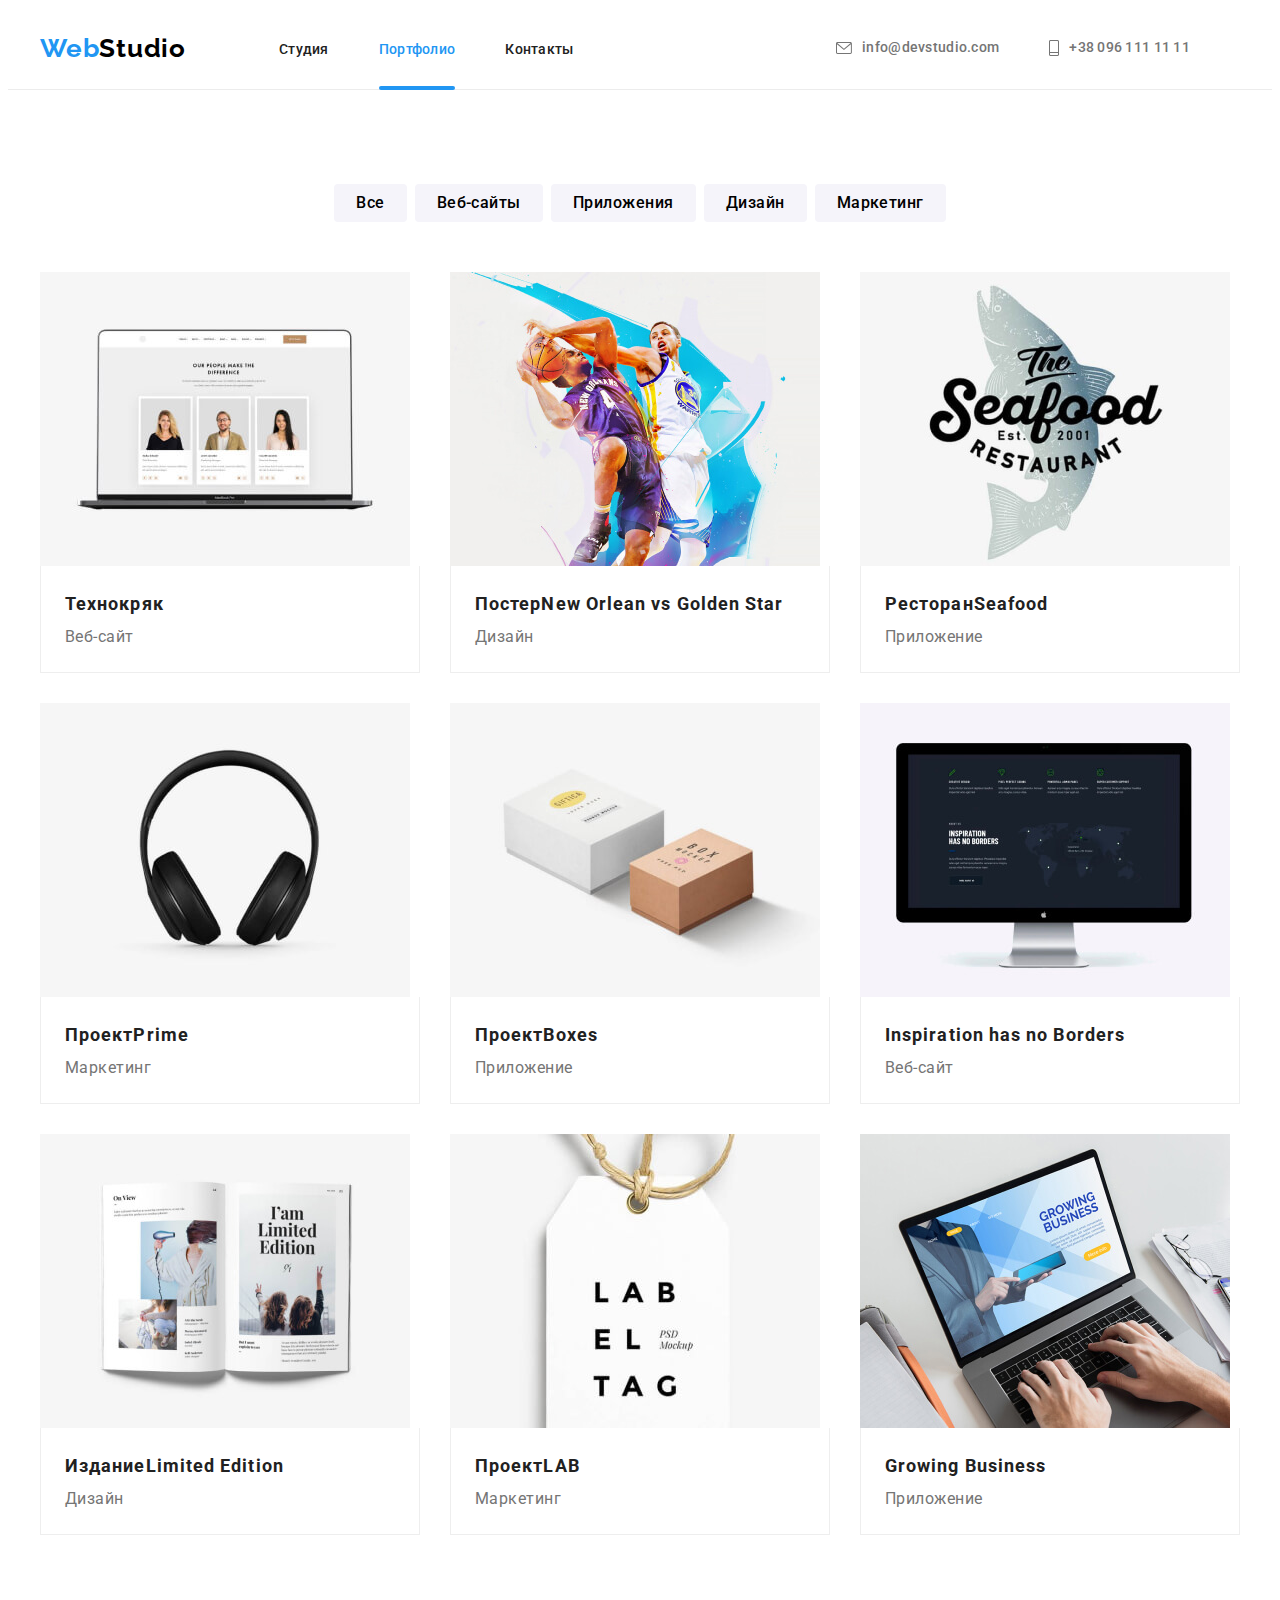
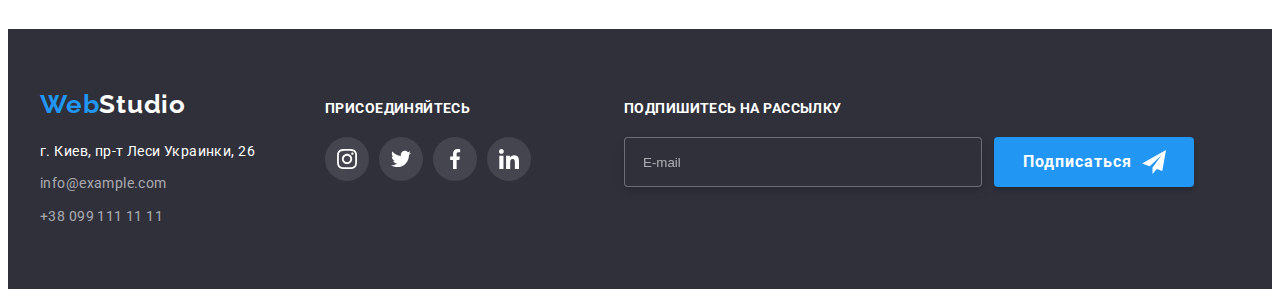
==== commit 541c9161: "correct" ====
--- a/portfolio.html
+++ b/portfolio.html
@@ -28,10 +28,10 @@
         <nav class="navigation">
           <ul class="menu__list list">
             <li class="menu__item">
-              <a class="menu__link link current" href="./studio.html">Студия</a>
+              <a class="menu__link link" href="./index.html">Студия</a>
             </li>
             <li class="menu__item">
-              <a class="menu__link link" href="./portfolio.html">Портфолио</a>
+              <a class="menu__link link current" href="./portfolio.html">Портфолио</a>
             </li>
             <li class="menu__item">
               <a class="menu__link link" href="/Контакты">Контакты</a>
@@ -71,7 +71,7 @@
         </button>
         <ul class="nav-list list">
           <li class="nav-list__item">
-            <a href="./studio.html" class="nav-list__link link">Студия</a>
+            <a href="./index.html" class="nav-list__link link">Студия</a>
           </li>
           <li class="nav-list__item">
             <a href="./portfolio.html" class="nav-list__link link">Портфолио</a>
@@ -800,5 +800,7 @@
     </footer>
   </body>
 </html>
+
+  <script src="./js/menu.js"></script>
   </body>
 </html>
--- a/css/main.min.css
+++ b/css/main.min.css
@@ -1,2 +1,2 @@
-:root{--text-color: #757575;--link-color: #2196f3;--title-color: #212121;--main-color: #ffffff;--logo-color: #000000}.visually-hidden{position:absolute !important;clip:rect(1px 1px 1px 1px);clip:rect(1px, 1px, 1px, 1px);padding:0 !important;border:0 !important;height:1px !important;width:1px !important;overflow:hidden}h1,h2,h3,h4,h5,h6,p{margin-top:0;margin-bottom:0}ul,ol{margin-top:0;margin-bottom:0;padding-left:0}img{display:block;max-width:100%;height:auto}body{font-family:"Roboto", sans-serif;color:var(--title-color)}.list{list-style:none}.link{text-decoration:none}.section{padding-top:60px;padding-bottom:60px}@media screen and (min-width: 1200px){.section{padding-top:94px;padding-bottom:94px}}.container{padding-left:15px;padding-right:15px}@media screen and (min-width: 480px){.container{width:480px;margin:0 auto}}@media screen and (min-width: 768px){.container{width:768px}}@media screen and (min-width: 1200px){.container{width:1200px}}.logo{font-family:"Raleway", sans-serif;font-weight:700;font-size:24px;line-height:1.16;letter-spacing:0.03em}@media screen and (min-width: 1200px){.logo{font-size:26px;line-height:1.19}}.logo__web{color:var(--link-color)}.header__logo{color:var(--logo-color)}@media screen and (min-width: 1200px){.header__logo{margin-right:93px}}.footer__logo{color:#ffffff;margin-top:60px}.team__social{display:flex;justify-content:center;margin-top:16px;margin-bottom:24px}@media screen and (min-width: 1200px){.team__social{margin:16px 32px 30px 32px}}.team__social-item{margin-right:10px}.team__social-item:last-child{margin-right:0}.team-icon{background-color:white;fill:#afb1b8}.team-icon:hover,.team-icon:focus{background-color:var(--link-color);fill:var(--main-color)}.social__link-icon{display:flex;align-items:center;justify-content:center;width:44px;height:44px;border-radius:50%;transition:background-color 250ms linear,transform 250ms cubic-bezier(0.4, 0, 0.2, 1)}.social__link-icon:hover,.social__link-icon:focus{background-color:var(--link-color)}.social__list{display:flex;justify-content:center}.social__item{margin-right:10px}.social__item:last-child{margin-right:0}.social__icon{width:20px;height:20px}.title{font-weight:700;font-size:36px;line-height:1.16;text-align:center;letter-spacing:0.03em;margin-bottom:50px}.backdrop{position:fixed;top:0;left:0;width:100vw;height:100vh;background-color:rgba(0,0,0,0.2);transition:opacity 250ms linear,scale 1.25}.modal{position:absolute;width:450px;height:609px;left:50%;top:50%;background:#ffffff;box-shadow:0px 1px 3px rgba(0,0,0,0.12),0px 1px 1px rgba(0,0,0,0.14),0px 2px 1px rgba(0,0,0,0.2);border-radius:4px;padding:40px;transform:translate(-50%, -50%)}@media screen and (min-width: 1200px){.modal{width:528px;height:581px}}.close-btn{position:absolute;top:8px;right:8px;width:30px;height:30px;background:#ffffff;border-radius:50%;border:1px solid rgba(0,0,0,0.1);cursor:pointer;padding:0}.backdrop-icon{width:11px;height:11px;fill:#000000;transition:transform 250ms cubic-bezier(0.4, 0, 0.2, 1)}.backdrop-icon:hover{fill:var(--link-color)}.is-hidden{opacity:0;visibility:hidden;pointer-events:none}.modal-form{display:flex;flex-direction:column}.modal-form-icon{position:absolute;top:50%;left:14px;width:13px;height:13px;display:block;transform:translateY(-50%)}.modal-form-input{width:100%;height:40px;border:1px solid rgba(33,33,33,0.2);border-radius:4px;padding-left:42px;transition:transform 250ms cubic-bezier(0.4, 0, 0.2, 1)}.modal-form-input:focus{outline:none;border-color:var(--link-color)}.modal-form-input:focus+.modal-form-icon{fill:var(--link-color)}.modal-form-title{font-weight:700;font-size:20px;line-height:1.5;text-align:center;letter-spacing:0.03em;color:var(--title-color);margin-bottom:12px}@media screen and (min-width: 1200px){.modal-form-title{line-height:1.15}}.modal-form-label{display:block;font-size:12px;line-height:1.16;letter-spacing:0.01em;color:var(--text-color);margin-bottom:10px}.modal-form-box{display:block;position:relative;margin-top:4px}.modal-form-btn{width:200px;height:50px;background:#188ce8;box-shadow:0px 4px 4px rgba(0,0,0,0.15);border-radius:4px;padding:10px 55px;margin-left:auto;margin-right:auto;font-weight:700;font-size:16px;line-height:1.87;display:flex;align-items:center;text-align:center;letter-spacing:0.06em;color:var(--main-color);border:none;cursor:pointer;font-family:inherit}.modal-form-link{text-decoration-skip-ink:none;color:var(--link-color)}.modal-form-checkbox-label{display:flex;align-items:center;justify-content:center;font-size:12px;line-height:1.16;letter-spacing:0.03em;color:var(--text-color);margin-top:20px;margin-bottom:30px}@media screen and (min-width: 1200px){.modal-form-checkbox-label{font-size:14px;line-height:1.71;margin-right:9px}}.modal-form-checkbox-label::before{display:block;content:"";width:16px;height:15px;border:2px solid #212121;border-radius:4px;cursor:pointer;margin-right:9px}.modal-form-checkbox:checked+.modal-form-checkbox-label::before{background:var(--link-color);border-radius:2px;border:none;background-image:url(../images/check.svg);background-repeat:no-repeat;background-position:center center}.modal-feedback{width:100%;height:120px;margin-top:4px;padding-top:12px;padding-left:16px;resize:none;border:1px solid rgba(33,33,33,0.2);border-radius:4px;font-style:inherit;transition:transform 250ms cubic-bezier(0.4, 0, 0.2, 1)}.modal-feedback:focus{outline:none;border-color:var(--link-color)}.modal-feedback::placeholder{color:rgba(117,117,117,0.5)}.menu__list{display:none}@media screen and (min-width: 768px){.menu__list{display:flex;align-items:center}}@media screen and (min-width: 768px){.menu__item:not(:last-child){margin-right:50px}}@media screen and (min-width: 768px){.menu__link{position:relative;font-weight:500;font-size:14px;line-height:1.14;letter-spacing:0.02em;color:var(--title-color);transition:color 250ms linear,transform 250ms cubic-bezier(0.4, 0, 0.2, 1)}.menu__link.current{color:var(--link-color)}.menu__link.current::after{content:" ";position:absolute;bottom:-33px;display:block;height:4px;width:100%;background:#2196f3;border-radius:2px}.menu__link:hover,.menu__link:focus{color:var(--link-color);fill:var(--link-color)}}@media screen and (min-width: 768px){.contacts__link{display:flex;align-items:center;font-weight:500;font-size:14px;line-height:1.14;letter-spacing:0.02em;fill:var(--text-color);color:var(--text-color);transition:color 250ms linear,transform 250ms cubic-bezier(0.4, 0, 0.2, 1)}.contacts__link:hover,.contacts__link:focus{color:var(--link-color);fill:var(--link-color)}}@media screen and (min-width: 1200px){.contacts__link{margin-right:50px}}@media screen and (min-width: 768px){.contacts__icon{margin-right:10px}}.header__contacts{display:none}@media screen and (min-width: 768px){.header__contacts{display:flex;flex-direction:column}}@media screen and (min-width: 1200px){.header__contacts{margin-left:auto;display:flex;align-items:center;flex-direction:inherit}}.burger-btn{background-color:transparent;border:none;padding:0;line-height:0}@media screen and (min-width: 768px){.burger-btn{display:none}}.burger-btn__icon{width:24px;height:16px;transition:transform 250ms cubic-bezier(0.4, 0, 0.2, 1)}.burger-btn__icon:hover{fill:var(--link-color)}.header-container{display:flex;justify-content:space-between;align-items:center}@media screen and (min-width: 768px){.header-container{display:flex;align-items:center}}.header{padding-top:16px;padding-bottom:16px}@media screen and (min-width: 768px){.header{padding:25px 0;border-bottom:1px solid #ececec}}@media screen and (min-width: 768px){.header__contacts-item:not(:last-child){margin-bottom:10px}}@media screen and (min-width: 1200px){.header__contacts-item:not(:last-child){margin-bottom:0}}.mobile-menu{position:fixed;left:0;top:0;width:100vw;height:100%;z-index:100;background-color:#ffffff;opacity:0;visibility:hidden;pointer-events:none}.mobile-menu.is-open{opacity:1;visibility:visible;pointer-events:auto}.mobile-menu__container{display:flex;flex-direction:column;height:100%;justify-content:space-between;position:relative;min-height:450px;padding:48px 40px}.close-btn{width:18px;height:18px;background-color:transparent;border:none;padding:0;line-height:0}.close-btn__icon{width:18px;height:18px;transition:transform 250ms cubic-bezier(0.4, 0, 0.2, 1)}.close-btn__icon:hover{fill:var(--link-color)}.mobile-menu__close-btn{position:absolute;top:21px;right:25px}.nav-list__link{font-weight:500;font-size:40px;line-height:1.17;text-align:center;letter-spacing:0.02em;color:#212121}.mobile-box{display:flex;flex-wrap:wrap}.mobile-contacts__item:not(:last-child){margin-bottom:32px}.mobile-contacts{margin-bottom:64px}.mobile-contacts__link-tel{font-weight:500;font-size:34px;line-height:1.17px;letter-spacing:0.02em;color:#2196f3}.mobile-contacts__link-mail{font-weight:500;font-size:24px;line-height:1.16;letter-spacing:0.02em;color:#757575}.mobile-social{display:flex}.mobile-social__link{font-weight:500;font-size:18px;line-height:1.22;letter-spacing:0.02em;color:#2196f3}.nav-list__item:not(:last-child){margin-bottom:36px}.mobile-social__item:not(:last-child){border-right:1px solid rgba(33,33,33,0.2);padding-right:10px;margin-left:10px}.mobile-social__item:first-child{margin-left:0}.mobile-social__item:last-child{border-right:none;padding-right:0;margin-left:10px}.hero{min-height:400px;margin:0 auto;padding:118px 0;background-image:linear-gradient(rgba(47,48,58,0.4), rgba(47,48,58,0.4)),url("./images/header-img/header-mob-1x.jpg 1x, ./images/header-img/header-mob-2x.jpg 2x,");background-position:center;background-size:cover;background-repeat:no-repeat}.hero__title{width:360px;margin:0 auto 30px;font-weight:900;font-size:26px;line-height:1.61;text-align:center;letter-spacing:0.06em;text-transform:uppercase;color:var(--main-color)}.hero__button{padding:10px 32px;margin-left:auto;margin-right:auto;font-weight:700;font-size:16px;line-height:1.87;display:flex;align-items:center;text-align:center;letter-spacing:0.06em;color:var(--main-color);background:var(--link-color);box-shadow:0px 4px 4px rgba(0,0,0,0.15);border-radius:4px;border:none;cursor:pointer;font-family:inherit}@media (min-device-pixel-ratio: 2) and (max-width: 767px), (min-resolution: 192dpi) and (max-width: 767px), (min-resolution: 2dppx) and (max-width: 767px){.hero{background-image:linear-gradient(rgba(47,48,58,0.4), rgba(47,48,58,0.4)),url("/images/header-img/header-mob-2x.jpg")}}@media screen and (min-width: 768px){.hero{background-image:linear-gradient(rgba(47,48,58,0.4), rgba(47,48,58,0.4)),url("/images/header-img/header-tablet-1x.jpg")}}@media (min-device-pixel-ratio: 2) and (min-width: 768px), (min-resolution: 192dpi) and (min-width: 768px), (min-resolution: 2dppx) and (min-width: 768px){.hero{background-image:linear-gradient(rgba(47,48,58,0.4), rgba(47,48,58,0.4)),url("/images/header-img/header-tablet-2x.jpg")}}@media screen and (min-width: 1200px){.hero{padding:200px 0;background-image:linear-gradient(rgba(47,48,58,0.4), rgba(47,48,58,0.4)),url("/images/header-img/header-desktop-1x.jpg")}.hero__title{width:696px;font-size:44px;line-height:1.36}}@media (min-device-pixel-ratio: 2) and (min-width: 1200px), (min-resolution: 192dpi) and (min-width: 1200px), (min-resolution: 2dppx) and (min-width: 1200px){.hero{background-color:#c4c4c4;background-image:linear-gradient(rgba(47,48,58,0.4), rgba(47,48,58,0.4)),url("/images/header-img/header-desktop-2x.jpg")}}.features__box{display:flex;align-items:center;justify-content:center;margin-right:auto;margin-left:auto;margin-bottom:30px;height:120px;background:#f5f4fa;border-radius:4px}.features__icon{width:70px;height:70px}.features__title{font-weight:700;font-size:14px;line-height:1.14;letter-spacing:0.03em;text-align:center;margin-bottom:10px;margin-top:30px;text-transform:uppercase}@media screen and (min-width: 768px){.features__title{text-align:left}}.features__desc{font-size:14px;line-height:1.71;letter-spacing:0.03em;color:var(--text-color)}.features__item{width:100%;margin-top:30px}@media screen and (min-width: 768px){.features__item{flex-basis:calc((100% - 60px) / 2);margin-left:30px}}@media screen and (min-width: 1200px){.features__item{flex-basis:calc((100% - 120px) / 4)}}.features__list{margin-top:-30px}@media screen and (min-width: 768px){.features__list{display:flex;flex-wrap:wrap;margin-left:-30px}}.about{display:none}@media screen and (min-width: 1200px){.about{padding-top:0}.about__list{display:flex;flex-wrap:wrap;margin-top:-30px;margin-left:-30px}.about__item{width:370px;flex-wrap:calc((100% - 90px) / 3);margin-top:30px;margin-left:30px}.about__thumb{position:relative}.about__label{position:absolute;top:224px;margin:0;padding:27px 80px;width:100%;background:rgba(47,48,58,0.8);font-weight:bold;font-size:14px;line-height:1.42;text-align:center;letter-spacing:0.03em;text-transform:uppercase;color:var(--main-color)}}.team{background:#f5f4fa}.team__list{display:flex;flex-wrap:wrap;margin-top:-30px}@media screen and (min-width: 768px){.team__list{display:flex;flex-wrap:wrap;margin-left:-30px}}.team__item{width:100%;margin-top:30px;background:#ffffff;box-shadow:0px 1px 3px rgba(0,0,0,0.12),0px 1px 1px rgba(0,0,0,0.14),0px 2px 1px rgba(0,0,0,0.2);border-radius:0px 0px 4px 4px}@media screen and (min-width: 768px){.team__item{flex-basis:calc((100% - 60px) / 2);margin-left:30px}}@media screen and (min-width: 1200px){.team__item{flex-basis:calc((100% - 120px) / 4)}}.team__name{font-weight:500;font-size:16px;line-height:1.18;text-align:center;letter-spacing:0.03em;margin-bottom:10px}.team__position{font-size:16px;line-height:1.18;text-align:center;letter-spacing:0.03em;color:var(--text-color)}.team__text{padding-top:30px}.mob-tabl-title{margin-bottom:30px}@media screen and (max-width: 1200px){.mob-tabl-title{font-weight:700;font-size:28px;line-height:1.17;text-align:center;letter-spacing:0.03em}}.customer__list{display:flex;flex-wrap:wrap;margin-top:-30px;margin-left:-30px}@media screen and (min-width: 1200px){.customer__list{display:flex;flex-wrap:nowrap;justify-content:center}}.customer__item{width:100%;margin-left:30px;margin-top:30px;flex-basis:calc((100% - 60px) / 2)}@media screen and (min-width: 768px){.customer__item{flex-basis:calc((100% - 90px) / 3)}}@media screen and (min-width: 1200px){.customer__item{margin-right:30px}.customer__item:last-child{margin-right:0}}.customer__link{display:flex;align-items:center;justify-content:center;height:92px;border:1px solid #afb1b8;box-sizing:border-box;border-radius:4px;fill:#afb1b8;transition:border-color 250ms linear,transform 250ms cubic-bezier(0.4, 0, 0.2, 1)}.customer__link:hover,.customer__link:focus{fill:var(--link-color);border-color:var(--link-color)}.footer-container{padding:60px 0;background:#2f303a}.footer-box{text-align:center}@media screen and (min-width: 1200px){.footer-box{display:flex;align-items:baseline;text-align:inherit}}.footer-icon{background:rgba(255,255,255,0.1);fill:var(--main-color)}.address__link{color:rgba(255,255,255,0.6);transition:color 250ms linear,transform 250ms cubic-bezier(0.4, 0, 0.2, 1)}.address__link:hover,.address__link:focus{color:var(--link-color);fill:var(--link-color)}.address{font-size:14px;font-style:normal;margin-top:20px;line-height:1.71;letter-spacing:0.03em;color:var(--main-color)}.address__item{margin-bottom:9px;color:var(--main-color)}.address__item:last-child{margin-bottom:0}.social{margin-top:60px;margin-bottom:60px}.social__title{font-family:Roboto;font-weight:700;font-size:14px;line-height:1.14;letter-spacing:0.03em;text-transform:uppercase;margin-bottom:20px;color:var(--main-color)}@media screen and (min-width: 768px){.social{margin-top:0px;margin-bottom:45px}}@media screen and (min-width: 1200px){.social{margin-left:70px}}.footer__form{margin-top:60px}@media screen and (min-width: 1200px){.footer__form{margin-left:93px;margin-top:0}.footer__form-mail{display:flex;align-items:baseline}}.footer-button{width:200px;height:50px;background:var(--link-color);box-shadow:0px 4px 4px rgba(0,0,0,0.15);border-radius:4px;padding-left:29px;margin-left:auto;margin-right:auto;margin-top:20px;font-weight:700;font-size:16px;line-height:1.87;display:flex;align-items:center;text-align:center;letter-spacing:0.06em;color:var(--main-color);border:none;cursor:pointer;font-family:inherit}@media screen and (min-width: 1200px){.footer-button{margin-top:0}}.footer__input{width:100%;height:50px;margin-right:12px;color:var(--main-color);border:1px solid rgba(255,255,255,0.3);box-sizing:border-box;filter:drop-shadow(0px 4px 4px rgba(0,0,0,0.15));border-radius:4px;background:#2f303a}.footer__input::placeholder{padding:15px 16px;color:rgba(255,255,255,0.6)}@media screen and (min-width: 768px){.footer__input{max-width:450px}}@media screen and (min-width: 1200px){.footer__input{min-width:358px;width:inherit}}.form__icon{width:24px;height:24px;margin-left:10px}@media screen and (min-width: 768px){.footer-box-tablet{display:flex;align-items:baseline;justify-content:space-around}}.filter__list{margin:0 auto 40px;display:flex;flex-wrap:wrap}@media screen and (min-width: 768px){.filter__list{margin:0 auto 30px;display:flex;align-items:center;justify-content:center}}@media screen and (min-width: 1200px){.filter__list{margin:0 auto 50px}}.filter-button{font-weight:500;font-size:16px;line-height:1.62;text-align:center;letter-spacing:0.03em;cursor:pointer;font-family:inherit;text-align:center;border-radius:4px;border:none;background:#f5f4fa;padding:6px 22px;transition:background-color 250ms linear,transform 250ms cubic-bezier(0.4, 0, 0.2, 1);transition:box-shadow 250ms linear,transform 250ms cubic-bezier(0.4, 0, 0.2, 1)}.filter-button:hover,.filter-button:focus{color:var(--main-color);background:var(--link-color);box-shadow:0px 3px 1px rgba(0,0,0,0.1),0px 1px 2px rgba(0,0,0,0.08),0px 2px 2px rgba(0,0,0,0.12)}.filter__item:not(:last-child){margin-bottom:15px;margin-right:8px}@media screen and (min-width: 768px){.filter__item:not(:last-child){margin-bottom:0}}.portfolio__title{font-weight:700;font-size:18px;line-height:2;letter-spacing:0.06em;color:var(--title-color)}.portfolio__txt{font-size:16px;line-height:1.87;letter-spacing:0.03em;color:var(--text-color)}.portfolio__text{display:block;border-bottom:1px solid #eeeeee;border-left:1px solid #eeeeee;border-right:1px solid #eeeeee;padding:20px 24px}.portfolio__card{width:100%;margin-top:30px;transition:box-shadow 250ms cubic-bezier(0.4, 0, 0.2, 1)}.portfolio__card:hover,.portfolio__card:focus{box-shadow:0px 1px 1px rgba(0,0,0,0.12),0px 4px 4px rgba(0,0,0,0.06),1px 4px 6px rgba(0,0,0,0.16)}@media screen and (min-width: 768px){.portfolio__card{flex-basis:calc((100% - 60px) / 2);margin-left:30px}}@media screen and (min-width: 1200px){.portfolio__card{flex-basis:calc((100% - 90px) / 3)}}.portfolio__list{display:flex;flex-wrap:wrap;margin-top:-30px}@media screen and (min-width: 768px){.portfolio__list{margin-left:-30px}}.portfolio__link{display:block}.portfolio__link:hover .overlay,.portfolio__link:focus .overlay{transform:translateY(0)}.portfolio__overlay{position:relative;overflow:hidden}.overlay{position:absolute;top:0;left:0;width:100%;height:100%;overflow:auto;font-weight:400;font-size:18px;line-height:1.55;padding:63px 24px;letter-spacing:0.03em;color:var(--main-color);background:var(--link-color);transform:translateY(100%);transition:transform 250ms cubic-bezier(0.4, 0, 0.2, 1)}
+:root{--text-color: #757575;--link-color: #2196f3;--title-color: #212121;--main-color: #ffffff;--logo-color: #000000}.visually-hidden{position:absolute !important;clip:rect(1px 1px 1px 1px);clip:rect(1px, 1px, 1px, 1px);padding:0 !important;border:0 !important;height:1px !important;width:1px !important;overflow:hidden}h1,h2,h3,h4,h5,h6,p{margin-top:0;margin-bottom:0}ul,ol{margin-top:0;margin-bottom:0;padding-left:0}img{display:block;max-width:100%;height:auto}body{font-family:"Roboto", sans-serif;color:var(--title-color)}.list{list-style:none}.link{text-decoration:none}.section{padding-top:60px;padding-bottom:60px}@media screen and (min-width: 1200px){.section{padding-top:94px;padding-bottom:94px}}.container{padding-left:15px;padding-right:15px}@media screen and (min-width: 480px){.container{width:480px;margin:0 auto}}@media screen and (min-width: 768px){.container{width:768px}}@media screen and (min-width: 1200px){.container{width:1200px}}.logo{font-family:"Raleway", sans-serif;font-weight:700;font-size:24px;line-height:1.16;letter-spacing:0.03em}@media screen and (min-width: 1200px){.logo{font-size:26px;line-height:1.19}}.logo__web{color:var(--link-color)}.header__logo{color:var(--logo-color)}@media screen and (min-width: 1200px){.header__logo{margin-right:93px}}.footer__logo{color:#ffffff;margin-top:60px}.team__social{display:flex;justify-content:center;margin-top:16px;margin-bottom:24px}@media screen and (min-width: 1200px){.team__social{margin:16px 32px 30px 32px}}.team__social-item{margin-right:10px}.team__social-item:last-child{margin-right:0}.team-icon{background-color:white;fill:#afb1b8}.team-icon:hover,.team-icon:focus{background-color:var(--link-color);fill:var(--main-color)}.social__link-icon{display:flex;align-items:center;justify-content:center;width:44px;height:44px;border-radius:50%;transition:background-color 250ms linear,transform 250ms cubic-bezier(0.4, 0, 0.2, 1)}.social__link-icon:hover,.social__link-icon:focus{background-color:var(--link-color)}.social__list{display:flex;justify-content:center}.social__item{margin-right:10px}.social__item:last-child{margin-right:0}.social__icon{width:20px;height:20px}.title{font-weight:700;font-size:36px;line-height:1.16;text-align:center;letter-spacing:0.03em;margin-bottom:50px}.backdrop{position:fixed;top:0;left:0;width:100vw;height:100vh;background-color:rgba(0,0,0,0.2);transition:opacity 250ms linear,scale 1.25}.modal{position:absolute;width:450px;height:609px;left:50%;top:50%;background:#ffffff;box-shadow:0px 1px 3px rgba(0,0,0,0.12),0px 1px 1px rgba(0,0,0,0.14),0px 2px 1px rgba(0,0,0,0.2);border-radius:4px;padding:40px;transform:translate(-50%, -50%)}@media screen and (min-width: 1200px){.modal{width:528px;height:581px}}.close-btn{position:absolute;top:8px;right:8px;width:30px;height:30px;background:#ffffff;border-radius:50%;border:1px solid rgba(0,0,0,0.1);cursor:pointer;padding:0}.backdrop-icon{width:11px;height:11px;fill:#000000;transition:transform 250ms cubic-bezier(0.4, 0, 0.2, 1)}.backdrop-icon:hover{fill:var(--link-color)}.is-hidden{opacity:0;visibility:hidden;pointer-events:none}.modal-form{display:flex;flex-direction:column}.modal-form-icon{position:absolute;top:50%;left:14px;width:13px;height:13px;display:block;transform:translateY(-50%)}.modal-form-input{width:100%;height:40px;border:1px solid rgba(33,33,33,0.2);border-radius:4px;padding-left:42px;transition:transform 250ms cubic-bezier(0.4, 0, 0.2, 1)}.modal-form-input:focus{outline:none;border-color:var(--link-color)}.modal-form-input:focus+.modal-form-icon{fill:var(--link-color)}.modal-form-title{font-weight:700;font-size:20px;line-height:1.5;text-align:center;letter-spacing:0.03em;color:var(--title-color);margin-bottom:12px}@media screen and (min-width: 1200px){.modal-form-title{line-height:1.15}}.modal-form-label{display:block;font-size:12px;line-height:1.16;letter-spacing:0.01em;color:var(--text-color);margin-bottom:10px}.modal-form-box{display:block;position:relative;margin-top:4px}.modal-form-btn{width:200px;height:50px;background:#188ce8;box-shadow:0px 4px 4px rgba(0,0,0,0.15);border-radius:4px;padding:10px 55px;margin-left:auto;margin-right:auto;font-weight:700;font-size:16px;line-height:1.87;display:flex;align-items:center;text-align:center;letter-spacing:0.06em;color:var(--main-color);border:none;cursor:pointer;font-family:inherit}.modal-form-link{text-decoration-skip-ink:none;color:var(--link-color)}.modal-form-checkbox-label{display:flex;align-items:center;justify-content:center;font-size:12px;line-height:1.16;letter-spacing:0.03em;color:var(--text-color);margin-top:20px;margin-bottom:30px}@media screen and (min-width: 1200px){.modal-form-checkbox-label{font-size:14px;line-height:1.71;margin-right:9px}}.modal-form-checkbox-label::before{display:block;content:"";width:16px;height:15px;border:2px solid #212121;border-radius:4px;cursor:pointer;margin-right:9px}.modal-form-checkbox:checked+.modal-form-checkbox-label::before{background:var(--link-color);border-radius:2px;border:none;background-image:url(../images/check.svg);background-repeat:no-repeat;background-position:center center}.modal-feedback{width:100%;height:120px;margin-top:4px;padding-top:12px;padding-left:16px;resize:none;border:1px solid rgba(33,33,33,0.2);border-radius:4px;font-style:inherit;transition:transform 250ms cubic-bezier(0.4, 0, 0.2, 1)}.modal-feedback:focus{outline:none;border-color:var(--link-color)}.modal-feedback::placeholder{color:rgba(117,117,117,0.5)}.menu__list{display:none}@media screen and (min-width: 768px){.menu__list{display:flex;align-items:center}}@media screen and (min-width: 768px){.menu__item:not(:last-child){margin-right:50px}}@media screen and (min-width: 768px){.menu__link{position:relative;font-weight:500;font-size:14px;line-height:1.14;letter-spacing:0.02em;color:var(--title-color);transition:color 250ms linear,transform 250ms cubic-bezier(0.4, 0, 0.2, 1)}.menu__link.current{color:var(--link-color)}.menu__link.current::after{content:" ";position:absolute;bottom:-33px;display:block;height:4px;width:100%;background:#2196f3;border-radius:2px}.menu__link:hover,.menu__link:focus{color:var(--link-color);fill:var(--link-color)}}@media screen and (min-width: 768px){.contacts__link{display:flex;align-items:center;font-weight:500;font-size:14px;line-height:1.14;letter-spacing:0.02em;fill:var(--text-color);color:var(--text-color);transition:color 250ms linear,transform 250ms cubic-bezier(0.4, 0, 0.2, 1)}.contacts__link:hover,.contacts__link:focus{color:var(--link-color);fill:var(--link-color)}}@media screen and (min-width: 1200px){.contacts__link{margin-right:50px}}@media screen and (min-width: 768px){.contacts__icon{margin-right:10px}}.header__contacts{display:none}@media screen and (min-width: 768px){.header__contacts{display:flex;flex-direction:column}}@media screen and (min-width: 1200px){.header__contacts{margin-left:auto;display:flex;align-items:center;flex-direction:inherit}}.burger-btn{background-color:transparent;border:none;padding:0;line-height:0}@media screen and (min-width: 768px){.burger-btn{display:none}}.burger-btn__icon{width:24px;height:16px;transition:transform 250ms cubic-bezier(0.4, 0, 0.2, 1)}.burger-btn__icon:hover{fill:var(--link-color)}.header-container{display:flex;justify-content:space-between;align-items:center}@media screen and (min-width: 768px){.header-container{display:flex;align-items:center}}.header{padding-top:16px;padding-bottom:16px;border-bottom:1px solid #ececec}@media screen and (min-width: 768px){.header{padding:25px 0}}@media screen and (min-width: 768px){.header__contacts-item:not(:last-child){margin-bottom:10px}}@media screen and (min-width: 1200px){.header__contacts-item:not(:last-child){margin-bottom:0}}.mobile-menu{position:fixed;left:0;top:0;width:100vw;height:100%;z-index:100;background-color:#ffffff;opacity:0;visibility:hidden;pointer-events:none}.mobile-menu.is-open{opacity:1;visibility:visible;pointer-events:auto}.mobile-menu__container{display:flex;flex-direction:column;height:100%;justify-content:space-between;position:relative;min-height:450px;padding:48px 40px}.close-btn__icon{width:18px;height:18px;transition:transform 250ms cubic-bezier(0.4, 0, 0.2, 1)}.close-btn__icon:hover{fill:var(--link-color)}.mobile-menu__close-btn{position:absolute;top:21px;right:25px;width:18px;height:18px;background-color:transparent;border:none;padding:0;line-height:0}.nav-list__link{font-weight:500;font-size:40px;line-height:1.17;text-align:center;letter-spacing:0.02em;color:#212121}.mobile-box{display:flex;flex-wrap:wrap}.mobile-contacts__item:not(:last-child){margin-bottom:32px}.mobile-contacts{margin-bottom:64px}.mobile-contacts__link-tel{font-weight:500;font-size:34px;line-height:1.17px;letter-spacing:0.02em;color:#2196f3}.mobile-contacts__link-mail{font-weight:500;font-size:24px;line-height:1.16;letter-spacing:0.02em;color:#757575}.mobile-social{display:flex}.mobile-social__link{font-weight:500;font-size:18px;line-height:1.22;letter-spacing:0.02em;color:#2196f3}.nav-list__item:not(:last-child){margin-bottom:36px}.mobile-social__item:not(:last-child){border-right:1px solid rgba(33,33,33,0.2);padding-right:10px;margin-left:10px}.mobile-social__item:first-child{margin-left:0}.mobile-social__item:last-child{border-right:none;padding-right:0;margin-left:10px}.hero{min-height:400px;margin:0 auto;padding:118px 0;background-image:linear-gradient(rgba(47,48,58,0.4), rgba(47,48,58,0.4)),url("../images/header-img/header-mob-1x.jpg 1x, \a     ../images/header-img/header-mob-2x.jpg 2x");background-position:center;background-size:cover;background-repeat:no-repeat}.hero__title{width:360px;margin:0 auto 30px;font-weight:900;font-size:26px;line-height:1.61;text-align:center;letter-spacing:0.06em;text-transform:uppercase;color:var(--main-color)}.hero__button{padding:10px 32px;margin-left:auto;margin-right:auto;font-weight:700;font-size:16px;line-height:1.87;display:flex;align-items:center;text-align:center;letter-spacing:0.06em;color:var(--main-color);background:var(--link-color);box-shadow:0px 4px 4px rgba(0,0,0,0.15);border-radius:4px;border:none;cursor:pointer;font-family:inherit}@media (min-device-pixel-ratio: 2) and (max-width: 767px), (min-resolution: 192dpi) and (max-width: 767px), (min-resolution: 2dppx) and (max-width: 767px){.hero{background-image:linear-gradient(rgba(47,48,58,0.4), rgba(47,48,58,0.4)),url("../images/header-img/header-mob-2x.jpg")}}@media screen and (min-width: 768px){.hero{background-image:linear-gradient(rgba(47,48,58,0.4), rgba(47,48,58,0.4)),url("../images/header-img/header-tablet-1x.jpg")}}@media (min-device-pixel-ratio: 2) and (min-width: 768px), (min-resolution: 192dpi) and (min-width: 768px), (min-resolution: 2dppx) and (min-width: 768px){.hero{background-image:linear-gradient(rgba(47,48,58,0.4), rgba(47,48,58,0.4)),url("../images/header-img/header-tablet-2x.jpg")}}@media screen and (min-width: 1200px){.hero{padding:200px 0;background-image:linear-gradient(rgba(47,48,58,0.4), rgba(47,48,58,0.4)),url("../images/header-img/header-desktop-1x.jpg")}.hero__title{width:696px;font-size:44px;line-height:1.36}}@media (min-device-pixel-ratio: 2) and (min-width: 1200px), (min-resolution: 192dpi) and (min-width: 1200px), (min-resolution: 2dppx) and (min-width: 1200px){.hero{background-color:#c4c4c4;background-image:linear-gradient(rgba(47,48,58,0.4), rgba(47,48,58,0.4)),url("../images/header-img/header-desktop-2x.jpg")}}.features__box{display:flex;align-items:center;justify-content:center;margin-right:auto;margin-left:auto;margin-bottom:30px;height:120px;background:#f5f4fa;border-radius:4px}.features__icon{width:70px;height:70px}.features__title{font-weight:700;font-size:14px;line-height:1.14;letter-spacing:0.03em;text-align:center;margin-bottom:10px;margin-top:30px;text-transform:uppercase}@media screen and (min-width: 768px){.features__title{text-align:left}}.features__desc{font-size:14px;line-height:1.71;letter-spacing:0.03em;color:var(--text-color)}.features__item{width:100%;margin-top:30px}@media screen and (min-width: 768px){.features__item{flex-basis:calc((100% - 60px) / 2);margin-left:30px}}@media screen and (min-width: 1200px){.features__item{flex-basis:calc((100% - 120px) / 4)}}.features__list{margin-top:-30px}@media screen and (min-width: 768px){.features__list{display:flex;flex-wrap:wrap;margin-left:-30px}}.about{display:none}@media screen and (min-width: 1200px){.about{display:block;padding-top:0}.about__list{display:flex;flex-wrap:wrap;margin-top:-30px;margin-left:-30px}.about__item{width:370px;flex-wrap:calc((100% - 90px) / 3);margin-top:30px;margin-left:30px}.about__thumb{position:relative}.about__label{position:absolute;top:224px;margin:0;padding:27px 80px;width:100%;background:rgba(47,48,58,0.8);font-weight:bold;font-size:14px;line-height:1.42;text-align:center;letter-spacing:0.03em;text-transform:uppercase;color:var(--main-color)}}.team{background:#f5f4fa}.team__list{display:flex;flex-wrap:wrap;margin-top:-30px}@media screen and (min-width: 768px){.team__list{display:flex;flex-wrap:wrap;margin-left:-30px}}.team__item{width:100%;margin-top:30px;background:#ffffff;box-shadow:0px 1px 3px rgba(0,0,0,0.12),0px 1px 1px rgba(0,0,0,0.14),0px 2px 1px rgba(0,0,0,0.2);border-radius:0px 0px 4px 4px}@media screen and (min-width: 768px){.team__item{flex-basis:calc((100% - 60px) / 2);margin-left:30px}}@media screen and (min-width: 1200px){.team__item{flex-basis:calc((100% - 120px) / 4)}}.team__name{font-weight:500;font-size:16px;line-height:1.18;text-align:center;letter-spacing:0.03em;margin-bottom:10px}.team__position{font-size:16px;line-height:1.18;text-align:center;letter-spacing:0.03em;color:var(--text-color)}.team__text{padding-top:30px}.mob-tabl-title{margin-bottom:30px}@media screen and (max-width: 1200px){.mob-tabl-title{font-weight:700;font-size:28px;line-height:1.17;text-align:center;letter-spacing:0.03em}}.customer__list{display:flex;flex-wrap:wrap;margin-top:-30px;margin-left:-30px}@media screen and (min-width: 1200px){.customer__list{display:flex;flex-wrap:nowrap;justify-content:center}}.customer__item{width:100%;margin-left:30px;margin-top:30px;flex-basis:calc((100% - 60px) / 2)}@media screen and (min-width: 768px){.customer__item{flex-basis:calc((100% - 90px) / 3)}}@media screen and (min-width: 1200px){.customer__item{margin-right:30px}.customer__item:last-child{margin-right:0}}.customer__link{display:flex;align-items:center;justify-content:center;height:92px;border:1px solid #afb1b8;box-sizing:border-box;border-radius:4px;fill:#afb1b8;transition:border-color 250ms linear,transform 250ms cubic-bezier(0.4, 0, 0.2, 1)}.customer__link:hover,.customer__link:focus{fill:var(--link-color);border-color:var(--link-color)}.footer-container{padding:60px 0;background:#2f303a}.footer-box{text-align:center}@media screen and (min-width: 1200px){.footer-box{display:flex;align-items:baseline;text-align:inherit}}.footer-icon{background:rgba(255,255,255,0.1);fill:var(--main-color)}.address__link{color:rgba(255,255,255,0.6);transition:color 250ms linear,transform 250ms cubic-bezier(0.4, 0, 0.2, 1)}.address__link:hover,.address__link:focus{color:var(--link-color);fill:var(--link-color)}.address{font-size:14px;font-style:normal;margin-top:20px;line-height:1.71;letter-spacing:0.03em;color:var(--main-color)}.address__item{margin-bottom:9px;color:var(--main-color)}.address__item:last-child{margin-bottom:0}.social{margin-top:60px;margin-bottom:60px}.social__title{font-family:Roboto;font-weight:700;font-size:14px;line-height:1.14;letter-spacing:0.03em;text-transform:uppercase;margin-bottom:20px;color:var(--main-color)}@media screen and (min-width: 768px){.social{margin-top:0px;margin-bottom:45px}}@media screen and (min-width: 1200px){.social{margin-left:70px}}.footer__form{margin-top:60px}@media screen and (min-width: 1200px){.footer__form{margin-left:93px;margin-top:0}.footer__form-mail{display:flex;align-items:baseline}}.footer-button{width:200px;height:50px;background:var(--link-color);box-shadow:0px 4px 4px rgba(0,0,0,0.15);border-radius:4px;padding-left:29px;margin-left:auto;margin-right:auto;margin-top:20px;font-weight:700;font-size:16px;line-height:1.87;display:flex;align-items:center;text-align:center;letter-spacing:0.06em;color:var(--main-color);border:none;cursor:pointer;font-family:inherit}@media screen and (min-width: 1200px){.footer-button{margin-top:0}}.footer__input{width:100%;height:50px;margin-right:12px;color:var(--main-color);border:1px solid rgba(255,255,255,0.3);box-sizing:border-box;filter:drop-shadow(0px 4px 4px rgba(0,0,0,0.15));border-radius:4px;background:#2f303a}.footer__input::placeholder{padding:15px 16px;color:rgba(255,255,255,0.6)}@media screen and (min-width: 768px){.footer__input{max-width:450px}}@media screen and (min-width: 1200px){.footer__input{min-width:358px;width:inherit}}.form__icon{width:24px;height:24px;margin-left:10px}@media screen and (min-width: 768px){.footer-box-tablet{display:flex;align-items:baseline;justify-content:space-around}}.filter__list{margin:0 auto 40px;display:flex;flex-wrap:wrap}@media screen and (min-width: 768px){.filter__list{margin:0 auto 30px;display:flex;align-items:center;justify-content:center}}@media screen and (min-width: 1200px){.filter__list{margin:0 auto 50px}}.filter-button{font-weight:500;font-size:16px;line-height:1.62;text-align:center;letter-spacing:0.03em;cursor:pointer;font-family:inherit;text-align:center;border-radius:4px;border:none;background:#f5f4fa;padding:6px 22px;transition:background-color 250ms linear,transform 250ms cubic-bezier(0.4, 0, 0.2, 1);transition:box-shadow 250ms linear,transform 250ms cubic-bezier(0.4, 0, 0.2, 1)}.filter-button:hover,.filter-button:focus{color:var(--main-color);background:var(--link-color);box-shadow:0px 3px 1px rgba(0,0,0,0.1),0px 1px 2px rgba(0,0,0,0.08),0px 2px 2px rgba(0,0,0,0.12)}.filter__item:not(:last-child){margin-bottom:15px;margin-right:8px}@media screen and (min-width: 768px){.filter__item:not(:last-child){margin-bottom:0}}.portfolio__title{font-weight:700;font-size:18px;line-height:2;letter-spacing:0.06em;color:var(--title-color)}.portfolio__txt{font-size:16px;line-height:1.87;letter-spacing:0.03em;color:var(--text-color)}.portfolio__text{display:block;border-bottom:1px solid #eeeeee;border-left:1px solid #eeeeee;border-right:1px solid #eeeeee;padding:20px 24px}.portfolio__card{width:100%;margin-top:30px;transition:box-shadow 250ms cubic-bezier(0.4, 0, 0.2, 1)}.portfolio__card:hover,.portfolio__card:focus{box-shadow:0px 1px 1px rgba(0,0,0,0.12),0px 4px 4px rgba(0,0,0,0.06),1px 4px 6px rgba(0,0,0,0.16)}@media screen and (min-width: 768px){.portfolio__card{flex-basis:calc((100% - 60px) / 2);margin-left:30px}}@media screen and (min-width: 1200px){.portfolio__card{flex-basis:calc((100% - 90px) / 3)}}.portfolio__list{display:flex;flex-wrap:wrap;margin-top:-30px}@media screen and (min-width: 768px){.portfolio__list{margin-left:-30px}}.portfolio__link{display:block}.portfolio__link:hover .overlay,.portfolio__link:focus .overlay{transform:translateY(0)}.portfolio__overlay{position:relative;overflow:hidden}.overlay{position:absolute;top:0;left:0;width:100%;height:100%;overflow:auto;font-weight:400;font-size:18px;line-height:1.55;padding:63px 24px;letter-spacing:0.03em;color:var(--main-color);background:var(--link-color);transform:translateY(100%);transition:transform 250ms cubic-bezier(0.4, 0, 0.2, 1)}
 /*# sourceMappingURL=main.min.css.map */